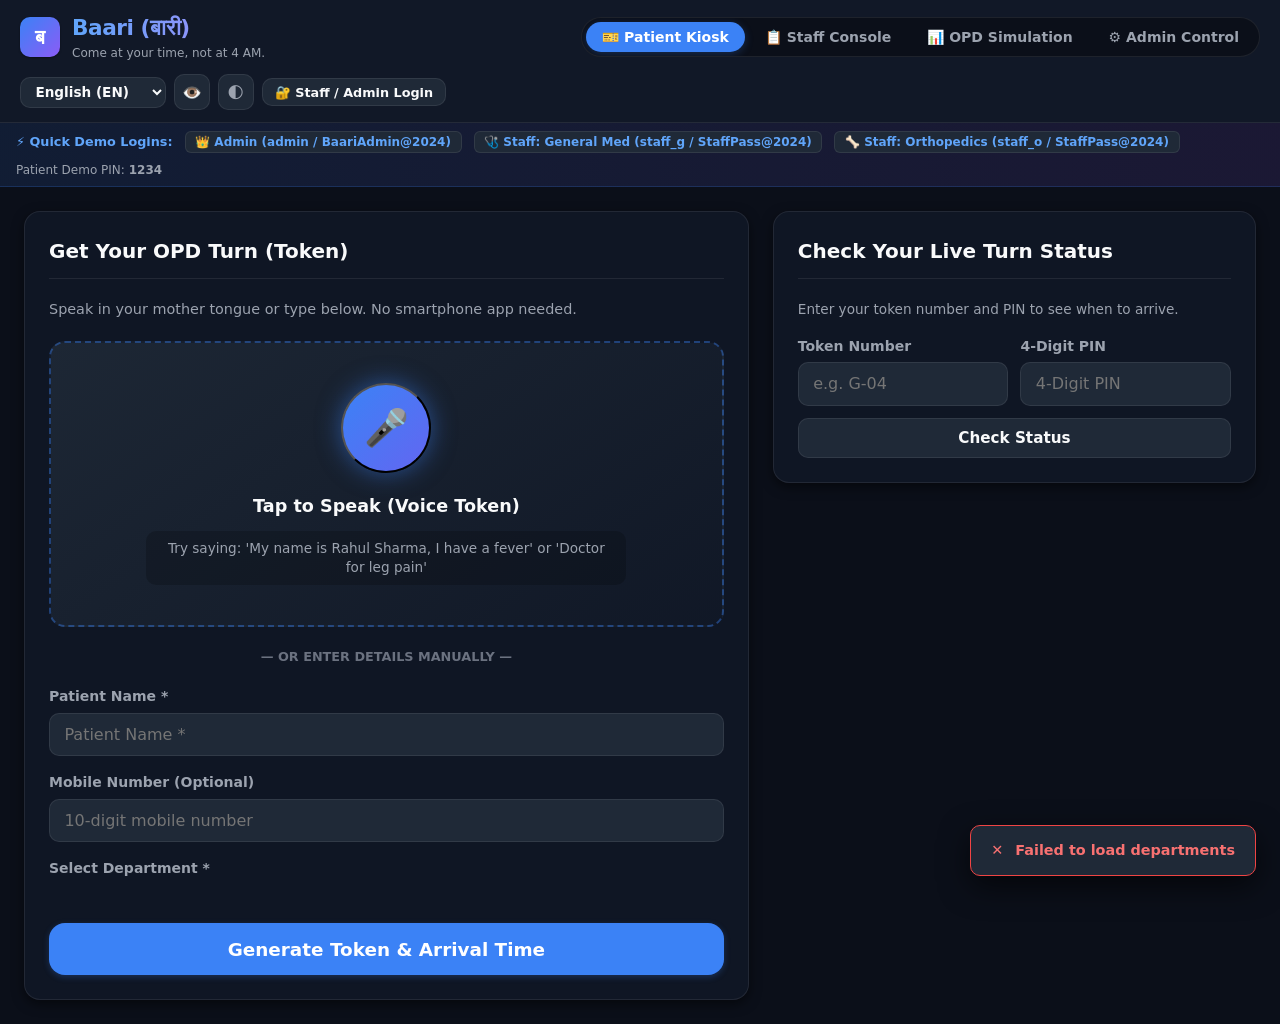
==== static/index.html @ 9edddc79 "Initial commit: Baari production-ready OPD queue management system" ====
<!DOCTYPE html>
<html lang="en">
<head>
  <meta charset="UTF-8">
  <meta name="viewport" content="width=device-width, initial-scale=1.0">
  <title>Baari (बारी) — Hospital OPD Queue Management System</title>
  <meta name="description" content="Baari: Come at your time, not at 4 AM. Self-hosted, accessible OPD queue management with voice token generation in Hindi, Marathi, and English.">
  <link rel="stylesheet" href="/static/css/style.css">
  <link rel="icon" href="data:image/svg+xml,<svg xmlns='http://www.w3.org/2000/svg' viewBox='0 0 100 100'><text y='.9em' font-size='90'>🏥</text></svg>">
</head>
<body>
  <div class="app-container">
    
    <!-- ── App Header ──────────────────────────────────────────────────────── -->
    <header class="app-header">
      <div class="brand">
        <div class="brand-icon">ब</div>
        <div>
          <h1 class="brand-title" data-i18n="app_title">Baari (बारी)</h1>
          <span class="brand-subtitle" data-i18n="tagline">Come at your time, not at 4 AM.</span>
        </div>
      </div>

      <!-- Navigation Tabs -->
      <nav class="nav-tabs" aria-label="Main Navigation">
        <button class="tab-btn active" data-view="patient" id="nav-btn-patient">
          <span data-i18n="nav_patient">🎫 Patient Kiosk</span>
        </button>
        <button class="tab-btn" data-view="staff" id="nav-btn-staff">
          <span data-i18n="nav_staff">📋 Staff Console</span>
        </button>
        <button class="tab-btn" data-view="simulation" id="nav-btn-sim">
          <span data-i18n="nav_sim">📊 OPD Simulation</span>
        </button>
        <button class="tab-btn" data-view="admin" id="nav-btn-admin">
          <span data-i18n="nav_admin">⚙️ Admin Control</span>
        </button>
      </nav>

      <!-- Header Tools & Language Selector -->
      <div class="header-actions">
        <select id="lang-select" class="lang-selector" aria-label="Select Language">
          <option value="en">English (EN)</option>
          <option value="hi">हिंदी (Hindi)</option>
          <option value="mr">मराठी (Marathi)</option>
        </select>
        <button class="icon-btn" id="toggle-hc" title="High Contrast Mode" aria-label="Toggle High Contrast">
          👁️
        </button>
        <button class="icon-btn" id="toggle-theme" title="Toggle Light/Dark Theme" aria-label="Toggle Theme">
          🌓
        </button>
        <div id="header-user-status"></div>
      </div>
    </header>

    <!-- ── Demo Credentials Quick-Bar (For Judges and Evaluators) ─────────── -->
    <div class="demo-banner">
      <div class="demo-banner-content">
        <strong style="color:#60a5fa;">⚡ Quick Demo Logins:</strong>
        <button class="demo-pill-btn" onclick="BaariApp.openLoginModal('admin', 'BaariAdmin@2024')">
          👑 Admin (admin / BaariAdmin@2024)
        </button>
        <button class="demo-pill-btn" onclick="BaariApp.openLoginModal('staff_g', 'StaffPass@2024')">
          🩺 Staff: General Med (staff_g / StaffPass@2024)
        </button>
        <button class="demo-pill-btn" onclick="BaariApp.openLoginModal('staff_o', 'StaffPass@2024')">
          🦴 Staff: Orthopedics (staff_o / StaffPass@2024)
        </button>
      </div>
      <div style="color:var(--text-muted); font-size:0.75rem;">
        Patient Demo PIN: <strong>1234</strong>
      </div>
    </div>

    <!-- ── Main Views ──────────────────────────────────────────────────────── -->
    <main class="main-content">

      <!-- ====================================================================
           VIEW 1: PATIENT KIOSK & STATUS TRACKER
           ==================================================================== -->
      <section id="view-patient" class="view-section active">
        <div class="kiosk-grid">
          
          <!-- Left Column: Request Token (Voice + Typed) -->
          <div class="card">
            <div class="card-header">
              <h2 class="card-title" data-i18n="kiosk_heading">Get Your OPD Turn (Token)</h2>
            </div>
            <p style="color:var(--text-muted); font-size:0.9rem; margin-bottom:1.25rem;" data-i18n="kiosk_sub">
              Speak in your mother tongue or type below. No smartphone app needed.
            </p>

            <!-- Voice Input Kiosk -->
            <div class="voice-kiosk-box" id="voice-box">
              <button class="mic-circle" id="mic-btn" type="button" onclick="BaariPatient.toggleVoice()" aria-label="Activate Voice Token Request">
                🎤
              </button>
              <div class="voice-status-text" id="voice-status" data-i18n="voice_mic_idle">
                Tap to Speak (Voice Token)
              </div>
              <div class="voice-hint-examples" data-i18n="voice_mic_help">
                Try saying: "My name is Rahul Sharma, I have a fever" or "हड्डी के डॉक्टर को दिखाना है"
              </div>
            </div>

            <div style="text-align:center; margin:1.25rem 0; font-size:0.8rem; font-weight:700; color:var(--text-dim);" data-i18n="or_type">
              — OR ENTER DETAILS MANUALLY —
            </div>

            <!-- Manual Form -->
            <form id="token-form">
              <div class="form-group">
                <label class="form-label" for="patient-name" data-i18n="label_name">Patient Name *</label>
                <input class="form-control" type="text" id="patient-name" required placeholder="e.g. Ramesh Kumar" data-i18n-ph="label_name">
              </div>

              <div class="form-group">
                <label class="form-label" for="patient-phone" data-i18n="label_phone">Mobile Number (Optional)</label>
                <input class="form-control" type="tel" id="patient-phone" placeholder="10-digit mobile number">
              </div>

              <div class="form-group">
                <label class="form-label" data-i18n="label_dept">Select Department *</label>
                <div class="department-cards" id="dept-cards-container">
                  <!-- Injected via patient.js -->
                </div>
              </div>

              <button class="btn btn-primary btn-large" type="submit" style="width:100%; margin-top:0.75rem;" data-i18n="btn_request_token">
                Generate Token & Arrival Time
              </button>
            </form>
          </div>

          <!-- Right Column: Check Live Status & Travel Calculator -->
          <div>
            <!-- Lookup Card -->
            <div class="card" style="margin-bottom:1.5rem;">
              <div class="card-header">
                <h3 class="card-title" data-i18n="track_heading">Check Your Live Turn Status</h3>
              </div>
              <p style="color:var(--text-muted); font-size:0.85rem; margin-bottom:1rem;" data-i18n="track_sub">
                Enter your token number and PIN to see when to arrive.
              </p>

              <form onsubmit="BaariPatient.handleLookup(event)">
                <div style="display:grid; grid-template-columns: 1fr 1fr; gap:0.75rem; margin-bottom:0.75rem;">
                  <div>
                    <label class="form-label" for="lookup-token-num">Token Number</label>
                    <input class="form-control" type="text" id="lookup-token-num" required placeholder="e.g. G-04" data-i18n-ph="input_token_num_ph">
                  </div>
                  <div>
                    <label class="form-label" for="lookup-pin">4-Digit PIN</label>
                    <input class="form-control" type="password" id="lookup-pin" required maxlength="4" placeholder="PIN" data-i18n-ph="input_pin_ph">
                  </div>
                </div>
                <button class="btn btn-secondary" type="submit" style="width:100%;" data-i18n="btn_check_status">
                  Check Status
                </button>
              </form>
            </div>

            <!-- Live Active Token Status Card -->
            <div class="card" id="live-status-card" style="display:none;">
              <div style="display:flex; justify-content:space-between; align-items:flex-start; margin-bottom:1rem;">
                <div>
                  <div style="font-size:0.8rem; font-weight:700; color:var(--text-muted);" id="live-dept-name">General Medicine</div>
                  <div style="font-size:1.15rem; font-weight:800; color:var(--text-main);" id="live-patient-name">Patient Name</div>
                </div>
                <div style="text-align:right;">
                  <div style="font-family:var(--font-mono); font-size:2rem; font-weight:900; color:#38bdf8;" id="live-token-num">G-01</div>
                  <div style="font-size:0.75rem; color:#34d399;" id="live-queue-pos"></div>
                </div>
              </div>

              <!-- Stepper -->
              <div class="stepper-container">
                <div class="stepper">
                  <div class="step-item" id="step-1">
                    <div class="step-circle">1</div>
                    <div class="step-label" data-i18n="stepper_1">Token</div>
                  </div>
                  <div class="step-item" id="step-2">
                    <div class="step-circle">2</div>
                    <div class="step-label" data-i18n="stepper_2">Home</div>
                  </div>
                  <div class="step-item" id="step-3">
                    <div class="step-circle">3</div>
                    <div class="step-label" data-i18n="stepper_3">Travel</div>
                  </div>
                  <div class="step-item" id="step-4">
                    <div class="step-circle">4</div>
                    <div class="step-label" data-i18n="stepper_4">Cabin</div>
                  </div>
                </div>
              </div>

              <!-- Dynamic Arrival Advice Box -->
              <div id="live-advice-box" style="background:var(--bg-surface-elevated); padding:1rem; border-radius:var(--radius-md); border:1px solid var(--border-subtle); margin:1rem 0; text-align:center;">
              </div>

              <!-- Travel Time Buffer Slider -->
              <div style="margin-top:1.25rem; border-top:1px solid var(--border-subtle); padding-top:1rem;">
                <div style="display:flex; justify-content:space-between; align-items:center; margin-bottom:0.4rem;">
                  <span style="font-size:0.85rem; font-weight:600; color:var(--text-muted);" data-i18n="travel_slider_label">
                    Adjust your travel time from home:
                  </span>
                  <strong style="color:#60a5fa; font-size:0.9rem;" id="travel-slider-val">15 min</strong>
                </div>
                <input type="range" id="travel-slider" min="5" max="90" step="5" value="15" style="width:100%; cursor:pointer;">
                <div style="display:flex; justify-content:space-between; font-size:0.75rem; color:var(--text-dim); margin-top:0.25rem;">
                  <span>5m (Nearby)</span>
                  <span>45m</span>
                  <span>90m (Far)</span>
                </div>
              </div>
            </div>

          </div>
        </div>
      </section>

      <!-- ====================================================================
           VIEW 2: STAFF CONSOLE
           ==================================================================== -->
      <section id="view-staff" class="view-section">
        <!-- Login Warning if unauthenticated -->
        <div id="staff-login-warning" class="card" style="text-align:center; padding:3rem; display:none;">
          <h3 style="margin-bottom:0.75rem;">🔒 Staff Login Required</h3>
          <p style="color:var(--text-muted); margin-bottom:1.5rem;">
            Please log in with your department staff credentials to manage the queue.
          </p>
          <button class="btn btn-primary" onclick="BaariApp.openLoginModal('staff_g', 'StaffPass@2024')">
            Log in as Demo Staff
          </button>
        </div>

        <!-- Staff Console Main Content -->
        <div id="staff-console-content">
          <!-- Department Selector & Action Bar -->
          <div style="display:flex; justify-content:space-between; align-items:center; flex-wrap:wrap; gap:1rem; margin-bottom:1.25rem;">
            <div style="display:flex; align-items:center; gap:0.75rem;">
              <label for="staff-dept-select" style="font-weight:700; font-size:0.9rem; color:var(--text-muted);">Department:</label>
              <select id="staff-dept-select" class="form-control" style="width:auto; font-weight:700;">
                <!-- Populated dynamically -->
              </select>
            </div>
            <div style="display:flex; gap:0.75rem;">
              <button class="btn btn-secondary" onclick="BaariStaff.openWalkinModal()" data-i18n="btn_issue_walkin">
                ➕ Issue Walk-in Token
              </button>
              <button class="btn btn-primary btn-large" onclick="BaariStaff.callNext()" data-i18n="btn_call_next">
                📢 Call Next Patient
              </button>
            </div>
          </div>

          <!-- Capacity Alert Banner -->
          <div id="staff-capacity-alert" class="capacity-alert" style="display:none;">
            <div>
              <strong style="color:#fbbf24;">⚠️ High Queue Congestion Warning:</strong>
              <span id="staff-capacity-msg" style="margin-left:0.5rem; font-size:0.875rem;"></span>
            </div>
          </div>

          <!-- Live Department Statistics -->
          <div class="staff-stats-grid">
            <div class="stat-card">
              <span class="stat-label" data-i18n="active_doctors">Active Doctors</span>
              <span class="stat-value" id="staff-stat-active-docs">0</span>
            </div>
            <div class="stat-card">
              <span class="stat-label" data-i18n="waiting_patients">Waiting in Queue</span>
              <span class="stat-value" id="staff-stat-waiting" style="color:#60a5fa;">0</span>
            </div>
            <div class="stat-card">
              <span class="stat-label" data-i18n="called_patients">Currently in Cabin</span>
              <span class="stat-value" id="staff-stat-called" style="color:#34d399;">0</span>
            </div>
            <div class="stat-card">
              <span class="stat-label" data-i18n="done_today">Completed Today</span>
              <span class="stat-value" id="staff-stat-done">0</span>
            </div>
            <div class="stat-card">
              <span class="stat-label" data-i18n="avg_service">Avg Service Time</span>
              <span class="stat-value" id="staff-stat-avg-service">8.0 min</span>
            </div>
          </div>

          <!-- Main Queue Board Table and Doctor Availability Column -->
          <div style="display:grid; grid-template-columns: 1fr; gap:1.5rem;">
            <div class="card">
              <div class="card-header">
                <h3 class="card-title">Live Queue Board</h3>
                <button class="btn btn-secondary" style="padding:0.3rem 0.75rem; font-size:0.8rem;" onclick="BaariStaff.refreshQueue()">
                  ↻ Refresh
                </button>
              </div>

              <div class="table-responsive">
                <table class="data-table">
                  <thead>
                    <tr>
                      <th>Token</th>
                      <th>Patient</th>
                      <th>Priority</th>
                      <th>Status</th>
                      <th>Expected Location</th>
                      <th>Wait Est.</th>
                      <th>Actions</th>
                    </tr>
                  </thead>
                  <tbody id="staff-queue-tbody">
                    <!-- Populated dynamically -->
                  </tbody>
                </table>
              </div>
            </div>

            <!-- Doctor Availability Roster -->
            <div class="card">
              <div class="card-header">
                <h3 class="card-title">Doctor Consultation Counters</h3>
              </div>
              <div id="staff-doctors-roster">
                <!-- Populated dynamically -->
              </div>
            </div>
          </div>
        </div>
      </section>

      <!-- ====================================================================
           VIEW 3: DISCRETE-EVENT SIMULATION
           ==================================================================== -->
      <section id="view-simulation" class="view-section">
        <div class="card" style="margin-bottom:1.5rem;">
          <div class="card-header">
            <div>
              <h2 class="card-title" data-i18n="sim_heading">OPD Crowd & Wait Reduction Simulator</h2>
              <p style="color:var(--text-muted); font-size:0.85rem; margin-top:0.25rem;" data-i18n="sim_sub">
                Compare standard pre-dawn hospital hall crowding (4 AM rush) vs. Baari's staggered arrival model.
              </p>
            </div>
          </div>

          <!-- Controls -->
          <div style="display:grid; grid-template-columns: repeat(auto-fit, minmax(220px, 1fr)); gap:1.25rem; background:var(--bg-surface-elevated); padding:1.25rem; border-radius:var(--radius-md); border:1px solid var(--border-subtle); margin-bottom:1.5rem;">
            <div>
              <label class="form-label" for="sim-patients">
                <span data-i18n="sim_param_patients">Patients per Day</span>: <strong id="sim-patients-val" style="color:#60a5fa;">100</strong>
              </label>
              <input type="range" id="sim-patients" min="20" max="300" step="10" value="100" style="width:100%;">
            </div>

            <div>
              <label class="form-label" for="sim-doctors">
                <span data-i18n="sim_param_doctors">Active Doctor Counters</span>: <strong id="sim-doctors-val" style="color:#60a5fa;">3</strong>
              </label>
              <input type="range" id="sim-doctors" min="1" max="8" step="1" value="3" style="width:100%;">
            </div>

            <div>
              <label class="form-label" for="sim-adherence">
                <span data-i18n="sim_param_adherence">Baari Guidance Adherence</span>: <strong id="sim-adherence-val" style="color:#60a5fa;">75%</strong>
              </label>
              <input type="range" id="sim-adherence" min="0.1" max="1.0" step="0.05" value="0.75" style="width:100%;">
            </div>

            <div style="display:flex; align-items:flex-end;">
              <button class="btn btn-primary" id="sim-run-btn" style="width:100%; padding:0.75rem;" onclick="BaariSimulation.run()" data-i18n="sim_btn_run">
                Run Simulation
              </button>
            </div>
          </div>

          <!-- Comparative Metrics Tiles -->
          <div class="staff-stats-grid">
            <div class="stat-card" style="border-left: 4px solid var(--color-success);">
              <span class="stat-label" data-i18n="sim_metric_wait_red">Average Wait Reduction</span>
              <span class="stat-value" id="sim-val-wait-red" style="color:#34d399;">-74%</span>
              <small style="color:var(--text-muted); font-size:0.75rem; margin-top:0.25rem;" id="sim-val-wait-detail"></small>
            </div>
            <div class="stat-card" style="border-left: 4px solid #38bdf8;">
              <span class="stat-label" data-i18n="sim_metric_crowd_red">Peak Waiting Crowd Cut</span>
              <span class="stat-value" id="sim-val-crowd-red" style="color:#38bdf8;">-78%</span>
              <small style="color:var(--text-muted); font-size:0.75rem; margin-top:0.25rem;" id="sim-val-crowd-detail"></small>
            </div>
            <div class="stat-card" style="border-left: 4px solid #fbbf24;">
              <span class="stat-label" data-i18n="sim_metric_hours_saved">Patient Hours Saved Today</span>
              <span class="stat-value" id="sim-val-hours-saved" style="color:#fbbf24;">185 hrs</span>
              <small style="color:var(--text-muted); font-size:0.75rem; margin-top:0.25rem;" id="sim-val-hours-detail"></small>
            </div>
          </div>

          <!-- Interactive Chart -->
          <div style="height:380px; position:relative; margin-top:1.5rem;">
            <canvas id="sim-chart"></canvas>
          </div>
        </div>
      </section>

      <!-- ====================================================================
           VIEW 4: ADMIN CONTROL CENTER
           ==================================================================== -->
      <section id="view-admin" class="view-section">
        <!-- Access warning if not admin -->
        <div id="admin-access-warning" class="card" style="text-align:center; padding:3rem; display:none;">
          <h3 style="margin-bottom:0.75rem;">🔒 Administrator Privileges Required</h3>
          <p style="color:var(--text-muted); margin-bottom:1.5rem;">
            Please log in with the hospital administrator account to access hospital management settings.
          </p>
          <button class="btn btn-primary" onclick="BaariApp.openLoginModal('admin', 'BaariAdmin@2024')">
            Log in as Admin
          </button>
        </div>

        <div id="admin-content">
          <!-- Hospital KPIs -->
          <div class="card" style="margin-bottom:1.5rem;">
            <div class="card-header">
              <h3 class="card-title">Hospital OPD Operational Summary (Today)</h3>
              <button class="btn btn-danger" style="padding:0.4rem 0.9rem; font-size:0.8rem;" onclick="BaariAdmin.resetDay()">
                ⚠️ Reset Today's Queue (Demo)
              </button>
            </div>

            <div class="staff-stats-grid">
              <div class="stat-card">
                <span class="stat-label">Patients Served</span>
                <span class="stat-value" id="adm-stat-served">0</span>
              </div>
              <div class="stat-card">
                <span class="stat-label">Average Wait Time</span>
                <span class="stat-value" id="adm-stat-avg-wait">0m</span>
              </div>
              <div class="stat-card">
                <span class="stat-label">Longest Wait</span>
                <span class="stat-value" id="adm-stat-longest-wait">0m</span>
              </div>
              <div class="stat-card">
                <span class="stat-label">Peak Inflow Hour</span>
                <span class="stat-value" id="adm-stat-peak" style="font-size:1.4rem;">—</span>
              </div>
              <div class="stat-card">
                <span class="stat-label">No-Show Rate</span>
                <span class="stat-value" id="adm-stat-noshow" style="font-size:1.4rem;">0%</span>
              </div>
            </div>

            <!-- Department breakdown tiles -->
            <div id="adm-dept-breakdown" style="display:grid; grid-template-columns: repeat(auto-fit, minmax(260px, 1fr)); gap:1rem; margin-top:1rem;">
            </div>
          </div>

          <!-- Staff Accounts & Departments Grid -->
          <div style="display:grid; grid-template-columns: repeat(auto-fit, minmax(420px, 1fr)); gap:1.5rem; margin-bottom:1.5rem;">
            
            <!-- Staff Accounts -->
            <div class="card">
              <div class="card-header">
                <h3 class="card-title">Staff User Accounts</h3>
                <button class="btn btn-secondary" style="padding:0.35rem 0.75rem; font-size:0.8rem;" onclick="BaariAdmin.openAddUserModal()">
                  + Add Staff
                </button>
              </div>

              <div class="table-responsive">
                <table class="data-table">
                  <thead>
                    <tr>
                      <th>Username</th>
                      <th>Role</th>
                      <th>Department</th>
                      <th>Status</th>
                      <th>Actions</th>
                    </tr>
                  </thead>
                  <tbody id="adm-users-tbody">
                  </tbody>
                </table>
              </div>
            </div>

            <!-- Audit Trail -->
            <div class="card">
              <div class="card-header">
                <h3 class="card-title">Security & Queue Audit Log</h3>
                <button class="btn btn-secondary" style="padding:0.35rem 0.75rem; font-size:0.8rem;" onclick="BaariAdmin.loadAuditLogs()">
                  ↻ Refresh
                </button>
              </div>

              <div class="table-responsive" style="max-height:360px; overflow-y:auto;">
                <table class="data-table">
                  <thead>
                    <tr>
                      <th>Time</th>
                      <th>Action</th>
                      <th>Actor</th>
                      <th>Details</th>
                    </tr>
                  </thead>
                  <tbody id="adm-audit-tbody">
                  </tbody>
                </table>
              </div>
            </div>

          </div>
        </div>
      </section>

    </main>

    <!-- ── Modals & Dialogues ──────────────────────────────────────────────── -->

    <!-- Modal 1: Login Dialog -->
    <dialog id="login-modal" aria-labelledby="login-title">
      <div class="modal-header">
        <h3 class="modal-title" id="login-title">Staff / Admin Login</h3>
        <button class="modal-close-btn" onclick="BaariApp.closeLoginModal()">&times;</button>
      </div>
      <form onsubmit="BaariApp.handleLogin(event)">
        <div class="form-group">
          <label class="form-label" for="login-username">Username</label>
          <input class="form-control" type="text" id="login-username" required autocomplete="username">
        </div>
        <div class="form-group">
          <label class="form-label" for="login-password">Password</label>
          <input class="form-control" type="password" id="login-password" required autocomplete="current-password">
        </div>
        <div style="display:flex; justify-content:flex-end; gap:0.5rem; margin-top:1.5rem;">
          <button type="button" class="btn btn-secondary" onclick="BaariApp.closeLoginModal()">Cancel</button>
          <button type="submit" class="btn btn-primary">Login</button>
        </div>
      </form>
    </dialog>

    <!-- Modal 2: Token Confirmation Dialog (Big PIN & Number) -->
    <dialog id="token-confirm-modal" aria-labelledby="conf-title">
      <div class="modal-header">
        <h3 class="modal-title" id="conf-title" data-i18n="token_issued_title">Your Turn is Confirmed!</h3>
        <button class="modal-close-btn" onclick="BaariPatient.closeTokenConfirmation()">&times;</button>
      </div>

      <div class="token-hero-badge">
        <div style="font-size:0.85rem; font-weight:700; color:var(--text-muted);" data-i18n="token_number_label">TOKEN NUMBER</div>
        <div class="token-big-num" id="conf-token-num">G-01</div>
        <div style="font-size:1.1rem; font-weight:700; color:var(--text-main);" id="conf-patient-name"></div>
        <div style="font-size:0.85rem; color:var(--text-muted);" id="conf-dept-name"></div>
        
        <div style="margin-top:1rem;">
          <div style="font-size:0.8rem; font-weight:700; color:#fbbf24;" data-i18n="token_pin_label">SECRET 4-DIGIT PIN:</div>
          <div class="pin-reveal-box" id="conf-pin">0000</div>
          <div style="font-size:0.75rem; color:var(--text-muted); margin-top:0.35rem;" data-i18n="token_pin_hint">
            Write this down or memorize it to check status later.
          </div>
        </div>
      </div>

      <div style="display:grid; grid-template-columns:1fr 1fr; gap:0.75rem; margin-bottom:1.5rem;">
        <div style="background:var(--bg-surface-elevated); padding:0.75rem; border-radius:var(--radius-md); text-align:center;">
          <div style="font-size:0.75rem; color:var(--text-muted);" data-i18n="token_est_wait">Estimated Wait Time</div>
          <div style="font-size:1.15rem; font-weight:800; color:#38bdf8;" id="conf-wait">—</div>
        </div>
        <div style="background:var(--bg-surface-elevated); padding:0.75rem; border-radius:var(--radius-md); text-align:center;">
          <div style="font-size:0.75rem; color:var(--text-muted);" data-i18n="token_arrive_at">Arrive at Hospital</div>
          <div style="font-size:1.15rem; font-weight:800; color:#34d399;" id="conf-arrive">—</div>
        </div>
      </div>

      <div style="display:flex; flex-direction:column; gap:0.5rem;">
        <button class="btn btn-secondary" onclick="BaariPatient.speakTokenDetails()" data-i18n="btn_listen_token">
          🔊 Read Token & PIN Aloud
        </button>
        <button class="btn btn-primary" onclick="BaariPatient.closeTokenConfirmation()" data-i18n="btn_track_live">
          Track Live Queue Status
        </button>
      </div>
    </dialog>

    <!-- Modal 3: Issue Walk-in Token Dialog (Staff) -->
    <dialog id="walkin-modal" aria-labelledby="walkin-title">
      <div class="modal-header">
        <h3 class="modal-title" id="walkin-title">Issue Walk-in Counter Token</h3>
        <button class="modal-close-btn" onclick="BaariStaff.closeWalkinModal()">&times;</button>
      </div>
      <form id="walkin-form" onsubmit="BaariStaff.handleWalkinSubmit(event)">
        <div class="form-group">
          <label class="form-label" for="walkin-name">Patient Full Name *</label>
          <input class="form-control" type="text" id="walkin-name" required>
        </div>
        <div class="form-group">
          <label class="form-label" for="walkin-phone">Phone Number (Optional)</label>
          <input class="form-control" type="tel" id="walkin-phone">
        </div>
        <div class="form-group">
          <label class="form-label" for="walkin-priority">Priority Classification</label>
          <select class="form-control" id="walkin-priority">
            <option value="normal" selected>Normal Queue</option>
            <option value="priority">Priority (Elderly, Pregnant, Wheelchair)</option>
            <option value="emergency">Emergency / Severe Trauma</option>
          </select>
        </div>
        <div class="form-group">
          <label class="form-label" for="walkin-reason">Priority Clinical Justification (Mandatory for Priority/Emergency)</label>
          <input class="form-control" type="text" id="walkin-reason" placeholder="e.g. 80-year-old walking with crutches">
        </div>
        <div style="display:flex; justify-content:flex-end; gap:0.5rem; margin-top:1.5rem;">
          <button type="button" class="btn btn-secondary" onclick="BaariStaff.closeWalkinModal()">Cancel</button>
          <button type="submit" class="btn btn-primary">Issue Token</button>
        </div>
      </form>
    </dialog>

    <!-- Modal 4: Priority Override Dialog (Staff) -->
    <dialog id="priority-modal" aria-labelledby="priority-title">
      <div class="modal-header">
        <h3 class="modal-title" id="priority-title">Update Token Priority</h3>
        <button class="modal-close-btn" onclick="BaariStaff.closePriorityModal()">&times;</button>
      </div>
      <form onsubmit="BaariStaff.handlePrioritySubmit(event)">
        <div class="form-group">
          <label class="form-label" for="priority-select">Priority Class</label>
          <select class="form-control" id="priority-select">
            <option value="normal">Normal</option>
            <option value="priority">Priority</option>
            <option value="emergency">Emergency</option>
          </select>
        </div>
        <div class="form-group">
          <label class="form-label" for="priority-reason-input">Clinical Reason (Mandatory)</label>
          <input class="form-control" type="text" id="priority-reason-input" placeholder="e.g. Chest pain reported at counter">
        </div>
        <div style="display:flex; justify-content:flex-end; gap:0.5rem; margin-top:1.5rem;">
          <button type="button" class="btn btn-secondary" onclick="BaariStaff.closePriorityModal()">Cancel</button>
          <button type="submit" class="btn btn-primary">Save Priority</button>
        </div>
      </form>
    </dialog>

    <!-- Modal 5: Add Staff User (Admin) -->
    <dialog id="add-user-modal" aria-labelledby="add-user-title">
      <div class="modal-header">
        <h3 class="modal-title" id="add-user-title">Create New Staff / Admin Account</h3>
        <button class="modal-close-btn" onclick="BaariAdmin.closeAddUserModal()">&times;</button>
      </div>
      <form id="add-user-form" onsubmit="BaariAdmin.handleAddUser(event)">
        <div class="form-group">
          <label class="form-label" for="new-username">Username *</label>
          <input class="form-control" type="text" id="new-username" required pattern="^[a-zA-Z0-9_]+$">
        </div>
        <div class="form-group">
          <label class="form-label" for="new-password">Initial Password (min 8 characters) *</label>
          <input class="form-control" type="password" id="new-password" required minlength="8">
        </div>
        <div class="form-group">
          <label class="form-label" for="new-role">Role *</label>
          <select class="form-control" id="new-role">
            <option value="staff" selected>Staff (Locked to Department)</option>
            <option value="admin">Administrator (All Departments)</option>
          </select>
        </div>
        <div class="form-group" id="new-user-dept-group">
          <label class="form-label" for="new-user-dept">Department Assignment *</label>
          <select class="form-control" id="new-user-dept">
          </select>
        </div>
        <div style="display:flex; justify-content:flex-end; gap:0.5rem; margin-top:1.5rem;">
          <button type="button" class="btn btn-secondary" onclick="BaariAdmin.closeAddUserModal()">Cancel</button>
          <button type="submit" class="btn btn-primary">Create Account</button>
        </div>
      </form>
    </dialog>

    <!-- Toast Notification Container -->
    <div id="toast-container" aria-live="polite"></div>

  </div>

  <!-- Vendored Libraries & Application Scripts -->
  <script src="/static/js/chart.min.js"></script>
  <script src="/static/js/i18n.js"></script>
  <script src="/static/js/app.js"></script>
  <script src="/static/js/patient.js"></script>
  <script src="/static/js/staff.js"></script>
  <script src="/static/js/simulation.js"></script>
  <script src="/static/js/admin.js"></script>
</body>
</html>
---- static/css/style.css ----
/* ==========================================================================
   Baari (बारी) — CSS Design System & Theme Styles
   Ultra-modern, highly accessible, mobile-first design for hospital OPDs.
   ========================================================================== */

:root {
  --bg-main: #0b0f19;
  --bg-surface: #111827;
  --bg-surface-elevated: #1f2937;
  --bg-card: rgba(17, 24, 39, 0.85);
  --border-subtle: rgba(255, 255, 255, 0.08);
  --border-focus: #3b82f6;

  --text-main: #f9fafb;
  --text-muted: #9ca3af;
  --text-dim: #6b7280;

  --color-primary: #3b82f6;
  --color-primary-hover: #2563eb;
  --color-primary-glow: rgba(59, 130, 246, 0.25);

  --color-success: #10b981;
  --color-success-bg: rgba(16, 185, 129, 0.15);
  --color-warning: #f59e0b;
  --color-warning-bg: rgba(245, 158, 11, 0.15);
  --color-danger: #ef4444;
  --color-danger-bg: rgba(239, 68, 68, 0.15);
  --color-accent: #8b5cf6;

  --radius-sm: 6px;
  --radius-md: 10px;
  --radius-lg: 16px;
  --radius-full: 9999px;

  --shadow-sm: 0 1px 2px rgba(0, 0, 0, 0.4);
  --shadow-md: 0 4px 12px rgba(0, 0, 0, 0.5);
  --shadow-lg: 0 10px 30px rgba(0, 0, 0, 0.6);
  --shadow-glow: 0 0 20px rgba(59, 130, 246, 0.3);

  --font-sans: system-ui, -apple-system, BlinkMacSystemFont, "Segoe UI", Roboto, "Noto Sans Devanagari", sans-serif;
  --font-mono: ui-monospace, SFMono-Regular, Menlo, Monaco, Consolas, monospace;
}

/* High Contrast Mode */
body.high-contrast {
  --bg-main: #000000;
  --bg-surface: #0a0a0a;
  --bg-surface-elevated: #171717;
  --border-subtle: #ffffff;
  --text-main: #ffffff;
  --text-muted: #e5e5e5;
  --text-dim: #cccccc;
  --color-primary: #ffff00;
  --color-primary-hover: #e6e600;
  --color-success: #00ff66;
  --color-warning: #ffaa00;
  --color-danger: #ff3333;
}

/* Light Theme Override */
body.light-theme {
  --bg-main: #f3f4f6;
  --bg-surface: #ffffff;
  --bg-surface-elevated: #f9fafb;
  --bg-card: rgba(255, 255, 255, 0.95);
  --border-subtle: rgba(0, 0, 0, 0.08);
  --text-main: #111827;
  --text-muted: #4b5563;
  --text-dim: #9ca3af;
  --shadow-md: 0 4px 12px rgba(0, 0, 0, 0.06);
  --shadow-lg: 0 10px 25px rgba(0, 0, 0, 0.1);
}

/* ── Reset & Base ───────────────────────────────────────────────────────── */
* {
  box-sizing: border-box;
  margin: 0;
  padding: 0;
}

html, body {
  min-height: 100vh;
  font-family: var(--font-sans);
  background-color: var(--bg-main);
  color: var(--text-main);
  line-height: 1.5;
  -webkit-font-smoothing: antialiased;
}

a {
  color: var(--color-primary);
  text-decoration: none;
}
a:hover {
  text-decoration: underline;
}

button, input, select, textarea {
  font-family: inherit;
  font-size: 1rem;
}

/* ── App Shell Layout ────────────────────────────────────────────────────── */
.app-container {
  display: flex;
  flex-direction: column;
  min-height: 100vh;
}

/* Header */
.app-header {
  position: sticky;
  top: 0;
  z-index: 50;
  background-color: var(--bg-surface);
  border-bottom: 1px solid var(--border-subtle);
  backdrop-filter: blur(12px);
  padding: 0.75rem 1.25rem;
  display: flex;
  align-items: center;
  justify-content: space-between;
  flex-wrap: wrap;
  gap: 0.75rem;
}

.brand {
  display: flex;
  align-items: center;
  gap: 0.75rem;
}

.brand-icon {
  width: 40px;
  height: 40px;
  background: linear-gradient(135deg, var(--color-primary), var(--color-accent));
  border-radius: var(--radius-md);
  display: flex;
  align-items: center;
  justify-content: center;
  color: #fff;
  font-size: 1.25rem;
  font-weight: 700;
  box-shadow: var(--shadow-sm);
}

.brand-title {
  font-size: 1.35rem;
  font-weight: 800;
  letter-spacing: -0.02em;
  background: linear-gradient(to right, #60a5fa, #a78bfa);
  -webkit-background-clip: text;
  -webkit-text-fill-color: transparent;
}

.brand-subtitle {
  font-size: 0.75rem;
  color: var(--text-muted);
  display: block;
}

/* Header Nav / Tabs */
.nav-tabs {
  display: flex;
  align-items: center;
  gap: 0.25rem;
  background-color: var(--bg-main);
  padding: 0.25rem;
  border-radius: var(--radius-full);
  border: 1px solid var(--border-subtle);
  overflow-x: auto;
  max-width: 100%;
}

.tab-btn {
  background: transparent;
  border: none;
  color: var(--text-muted);
  padding: 0.45rem 1rem;
  border-radius: var(--radius-full);
  font-size: 0.875rem;
  font-weight: 600;
  cursor: pointer;
  white-space: nowrap;
  transition: all 0.2s ease;
  display: flex;
  align-items: center;
  gap: 0.4rem;
}

.tab-btn:hover {
  color: var(--text-main);
  background-color: rgba(255, 255, 255, 0.05);
}

.tab-btn.active {
  background-color: var(--color-primary);
  color: #ffffff;
  box-shadow: 0 2px 8px var(--color-primary-glow);
}

/* Header Actions */
.header-actions {
  display: flex;
  align-items: center;
  gap: 0.5rem;
}

.lang-selector {
  background-color: var(--bg-surface-elevated);
  border: 1px solid var(--border-subtle);
  color: var(--text-main);
  padding: 0.35rem 0.65rem;
  border-radius: var(--radius-md);
  font-size: 0.85rem;
  font-weight: 600;
  cursor: pointer;
  outline: none;
}

.icon-btn {
  background: var(--bg-surface-elevated);
  border: 1px solid var(--border-subtle);
  color: var(--text-muted);
  width: 36px;
  height: 36px;
  border-radius: var(--radius-md);
  display: inline-flex;
  align-items: center;
  justify-content: center;
  cursor: pointer;
  transition: all 0.2s ease;
}
.icon-btn:hover {
  color: var(--text-main);
  border-color: var(--text-muted);
}

/* Demo Credentials Quick-bar */
.demo-banner {
  background: linear-gradient(90deg, rgba(59, 130, 246, 0.12), rgba(139, 92, 246, 0.12));
  border-bottom: 1px solid rgba(59, 130, 246, 0.2);
  padding: 0.45rem 1rem;
  font-size: 0.8rem;
  display: flex;
  align-items: center;
  justify-content: space-between;
  flex-wrap: wrap;
  gap: 0.5rem;
}

.demo-banner-content {
  display: flex;
  align-items: center;
  gap: 0.75rem;
  flex-wrap: wrap;
}

.demo-pill-btn {
  background: var(--bg-surface-elevated);
  border: 1px solid var(--border-subtle);
  color: #60a5fa;
  padding: 0.2rem 0.6rem;
  border-radius: var(--radius-sm);
  font-size: 0.75rem;
  font-weight: 600;
  cursor: pointer;
  transition: background 0.15s;
}
.demo-pill-btn:hover {
  background: rgba(59, 130, 246, 0.25);
  color: #fff;
}

/* ── Main Content Area ──────────────────────────────────────────────────── */
.main-content {
  flex: 1;
  padding: 1.5rem;
  max-width: 1280px;
  margin: 0 auto;
  width: 100%;
}

.view-section {
  display: none;
  animation: fadeIn 0.25s ease-in-out forwards;
}
.view-section.active {
  display: block;
}

@keyframes fadeIn {
  from { opacity: 0; transform: translateY(6px); }
  to { opacity: 1; transform: translateY(0); }
}

/* ── Common Cards & Containers ─────────────────────────────────────────── */
.card {
  background-color: var(--bg-card);
  border: 1px solid var(--border-subtle);
  border-radius: var(--radius-lg);
  padding: 1.5rem;
  box-shadow: var(--shadow-md);
  backdrop-filter: blur(10px);
}

.card-header {
  display: flex;
  align-items: center;
  justify-content: space-between;
  margin-bottom: 1.25rem;
  border-bottom: 1px solid var(--border-subtle);
  padding-bottom: 0.75rem;
}

.card-title {
  font-size: 1.25rem;
  font-weight: 700;
  color: var(--text-main);
  display: flex;
  align-items: center;
  gap: 0.5rem;
}

/* Buttons */
.btn {
  display: inline-flex;
  align-items: center;
  justify-content: center;
  gap: 0.5rem;
  padding: 0.65rem 1.25rem;
  border-radius: var(--radius-md);
  font-size: 0.95rem;
  font-weight: 600;
  cursor: pointer;
  border: 1px solid transparent;
  transition: all 0.2s ease;
  text-decoration: none;
}

.btn-primary {
  background-color: var(--color-primary);
  color: #ffffff;
  box-shadow: 0 2px 6px var(--color-primary-glow);
}
.btn-primary:hover {
  background-color: var(--color-primary-hover);
  transform: translateY(-1px);
}

.btn-success {
  background-color: var(--color-success);
  color: #ffffff;
}
.btn-success:hover {
  background-color: #059669;
}

.btn-danger {
  background-color: var(--color-danger);
  color: #ffffff;
}
.btn-danger:hover {
  background-color: #dc2626;
}

.btn-secondary {
  background-color: var(--bg-surface-elevated);
  border-color: var(--border-subtle);
  color: var(--text-main);
}
.btn-secondary:hover {
  background-color: rgba(255, 255, 255, 0.08);
}

.btn-large {
  padding: 0.9rem 1.75rem;
  font-size: 1.15rem;
  border-radius: var(--radius-lg);
}

/* Badges */
.badge {
  display: inline-flex;
  align-items: center;
  gap: 0.3rem;
  padding: 0.25rem 0.65rem;
  border-radius: var(--radius-full);
  font-size: 0.75rem;
  font-weight: 700;
  text-transform: uppercase;
  letter-spacing: 0.04em;
}

.badge-normal {
  background-color: rgba(59, 130, 246, 0.15);
  color: #60a5fa;
  border: 1px solid rgba(59, 130, 246, 0.3);
}

.badge-priority {
  background-color: var(--color-warning-bg);
  color: #fbbf24;
  border: 1px solid rgba(245, 158, 11, 0.4);
}

.badge-emergency {
  background-color: var(--color-danger-bg);
  color: #f87171;
  border: 1px solid rgba(239, 68, 68, 0.5);
  animation: pulseDanger 1.5s infinite;
}

@keyframes pulseDanger {
  0%, 100% { box-shadow: 0 0 0 rgba(239, 68, 68, 0); }
  50% { box-shadow: 0 0 10px rgba(239, 68, 68, 0.6); }
}

.badge-waiting {
  background-color: rgba(156, 163, 175, 0.15);
  color: #d1d5db;
}

.badge-called {
  background-color: var(--color-success-bg);
  color: #34d399;
  border: 1px solid rgba(16, 185, 129, 0.4);
  animation: pulseSuccess 1.5s infinite;
}

@keyframes pulseSuccess {
  0%, 100% { transform: scale(1); }
  50% { transform: scale(1.05); }
}

.badge-done {
  background-color: rgba(107, 114, 128, 0.2);
  color: #9ca3af;
}

/* ── Patient Kiosk View ─────────────────────────────────────────────────── */
.kiosk-grid {
  display: grid;
  grid-template-columns: 1fr;
  gap: 1.5rem;
}
@media (min-width: 900px) {
  .kiosk-grid {
    grid-template-columns: 3fr 2fr;
  }
}

.voice-kiosk-box {
  background: linear-gradient(145deg, rgba(31, 41, 55, 0.9), rgba(17, 24, 39, 0.9));
  border: 2px dashed rgba(59, 130, 246, 0.4);
  border-radius: var(--radius-lg);
  padding: 2.5rem 1.5rem;
  text-align: center;
  position: relative;
  overflow: hidden;
  transition: border-color 0.2s;
}
.voice-kiosk-box.recording {
  border-color: #ef4444;
  background: linear-gradient(145deg, rgba(239, 68, 68, 0.08), rgba(17, 24, 39, 0.95));
}

.mic-circle {
  width: 90px;
  height: 90px;
  border-radius: 50%;
  background: linear-gradient(135deg, var(--color-primary), #6366f1);
  margin: 0 auto 1.25rem;
  display: flex;
  align-items: center;
  justify-content: center;
  font-size: 2.25rem;
  color: #fff;
  cursor: pointer;
  box-shadow: 0 0 25px rgba(59, 130, 246, 0.5);
  transition: transform 0.2s, box-shadow 0.2s;
}
.mic-circle:hover {
  transform: scale(1.06);
  box-shadow: 0 0 35px rgba(59, 130, 246, 0.7);
}
.voice-kiosk-box.recording .mic-circle {
  background: #ef4444;
  box-shadow: 0 0 30px rgba(239, 68, 68, 0.8);
  animation: pulseMic 1s infinite alternate;
}

@keyframes pulseMic {
  from { transform: scale(1); }
  to { transform: scale(1.15); }
}

.voice-status-text {
  font-size: 1.1rem;
  font-weight: 600;
  margin-bottom: 0.5rem;
}

.voice-hint-examples {
  font-size: 0.85rem;
  color: var(--text-muted);
  max-width: 480px;
  margin: 0.75rem auto 0;
  line-height: 1.4;
  background: rgba(0, 0, 0, 0.2);
  padding: 0.5rem 1rem;
  border-radius: var(--radius-md);
}

.department-cards {
  display: grid;
  grid-template-columns: repeat(auto-fit, minmax(140px, 1fr));
  gap: 0.75rem;
  margin-top: 1rem;
}

.dept-radio-card {
  border: 1px solid var(--border-subtle);
  background: var(--bg-surface-elevated);
  border-radius: var(--radius-md);
  padding: 0.85rem;
  cursor: pointer;
  text-align: center;
  transition: all 0.2s;
}
.dept-radio-card:hover {
  border-color: var(--color-primary);
  background: rgba(59, 130, 246, 0.08);
}
.dept-radio-card.selected {
  border-color: var(--color-primary);
  background: rgba(59, 130, 246, 0.18);
  box-shadow: 0 0 12px var(--color-primary-glow);
}

.dept-card-code {
  font-size: 1.25rem;
  font-weight: 800;
  color: #60a5fa;
}

.dept-card-name {
  font-size: 0.85rem;
  font-weight: 600;
  margin: 0.25rem 0;
}

.dept-card-est {
  font-size: 0.75rem;
  color: var(--text-muted);
}

/* Forms */
.form-group {
  margin-bottom: 1rem;
}
.form-label {
  display: block;
  font-size: 0.875rem;
  font-weight: 600;
  margin-bottom: 0.35rem;
  color: var(--text-muted);
}
.form-control {
  width: 100%;
  padding: 0.7rem 0.9rem;
  background-color: var(--bg-surface-elevated);
  border: 1px solid var(--border-subtle);
  border-radius: var(--radius-md);
  color: var(--text-main);
  outline: none;
  transition: border-color 0.2s, box-shadow 0.2s;
}
.form-control:focus {
  border-color: var(--border-focus);
  box-shadow: 0 0 0 3px var(--color-primary-glow);
}

/* ── Patient Status Tracking Stepper ───────────────────────────────────── */
.stepper-container {
  margin: 1.5rem 0;
  padding: 1.25rem;
  background: var(--bg-surface-elevated);
  border-radius: var(--radius-lg);
  border: 1px solid var(--border-subtle);
}

.stepper {
  display: flex;
  justify-content: space-between;
  position: relative;
  margin-top: 0.75rem;
}
.stepper::before {
  content: "";
  position: absolute;
  top: 18px;
  left: 20px;
  right: 20px;
  height: 4px;
  background: rgba(255, 255, 255, 0.1);
  z-index: 1;
}

.step-item {
  position: relative;
  z-index: 2;
  text-align: center;
  flex: 1;
}

.step-circle {
  width: 40px;
  height: 40px;
  border-radius: 50%;
  background: var(--bg-surface);
  border: 3px solid rgba(255, 255, 255, 0.2);
  margin: 0 auto 0.5rem;
  display: flex;
  align-items: center;
  justify-content: center;
  font-weight: 700;
  font-size: 0.9rem;
  color: var(--text-muted);
  transition: all 0.3s;
}

.step-item.completed .step-circle {
  background: var(--color-success);
  border-color: var(--color-success);
  color: #fff;
}

.step-item.active .step-circle {
  background: var(--color-primary);
  border-color: #60a5fa;
  color: #fff;
  box-shadow: 0 0 15px var(--color-primary-glow);
  transform: scale(1.15);
}

.step-label {
  font-size: 0.75rem;
  font-weight: 600;
  color: var(--text-muted);
}
.step-item.active .step-label {
  color: #60a5fa;
  font-weight: 700;
}

/* Token Result Display */
.token-hero-badge {
  text-align: center;
  padding: 1.5rem;
  background: linear-gradient(135deg, rgba(59, 130, 246, 0.15), rgba(16, 185, 129, 0.15));
  border: 1px solid rgba(59, 130, 246, 0.3);
  border-radius: var(--radius-lg);
  margin-bottom: 1.5rem;
}

.token-big-num {
  font-size: 3.5rem;
  font-weight: 900;
  letter-spacing: -0.03em;
  color: #38bdf8;
  line-height: 1;
  margin: 0.5rem 0;
  font-family: var(--font-mono);
}

.pin-reveal-box {
  background: rgba(0, 0, 0, 0.35);
  display: inline-block;
  padding: 0.4rem 1.25rem;
  border-radius: var(--radius-md);
  border: 1px dashed rgba(255, 255, 255, 0.2);
  font-size: 1.15rem;
  font-weight: 700;
  color: #fbbf24;
  letter-spacing: 0.15em;
  margin-top: 0.5rem;
}

/* ── Staff Console ─────────────────────────────────────────────────────── */
.staff-stats-grid {
  display: grid;
  grid-template-columns: repeat(auto-fit, minmax(180px, 1fr));
  gap: 1rem;
  margin-bottom: 1.5rem;
}

.stat-card {
  background: var(--bg-surface-elevated);
  border: 1px solid var(--border-subtle);
  border-radius: var(--radius-md);
  padding: 1rem;
  display: flex;
  flex-direction: column;
}

.stat-label {
  font-size: 0.78rem;
  color: var(--text-muted);
  text-transform: uppercase;
  letter-spacing: 0.05em;
  font-weight: 700;
}

.stat-value {
  font-size: 1.85rem;
  font-weight: 800;
  margin-top: 0.25rem;
  color: var(--text-main);
  font-family: var(--font-mono);
}

.capacity-alert {
  background: linear-gradient(90deg, rgba(245, 158, 11, 0.2), rgba(239, 68, 68, 0.15));
  border: 1px solid rgba(245, 158, 11, 0.4);
  border-radius: var(--radius-md);
  padding: 0.85rem 1.25rem;
  display: flex;
  align-items: center;
  justify-content: space-between;
  margin-bottom: 1.25rem;
  gap: 1rem;
  flex-wrap: wrap;
}

.table-responsive {
  width: 100%;
  overflow-x: auto;
  border-radius: var(--radius-md);
  border: 1px solid var(--border-subtle);
}

.data-table {
  width: 100%;
  border-collapse: collapse;
  text-align: left;
  font-size: 0.9rem;
}

.data-table th {
  background-color: var(--bg-surface-elevated);
  color: var(--text-muted);
  padding: 0.85rem 1rem;
  font-weight: 700;
  font-size: 0.78rem;
  text-transform: uppercase;
  letter-spacing: 0.05em;
  border-bottom: 1px solid var(--border-subtle);
}

.data-table td {
  padding: 0.85rem 1rem;
  border-bottom: 1px solid var(--border-subtle);
  color: var(--text-main);
  vertical-align: middle;
}

.data-table tr:hover td {
  background-color: rgba(255, 255, 255, 0.02);
}

.data-table tr.row-called td {
  background-color: rgba(16, 185, 129, 0.1);
  font-weight: 600;
}

/* ── Modal Dialog ──────────────────────────────────────────────────────── */
dialog {
  border: 1px solid var(--border-subtle);
  border-radius: var(--radius-lg);
  background-color: var(--bg-surface);
  color: var(--text-main);
  padding: 1.75rem;
  max-width: 520px;
  width: 90%;
  margin: auto;
  box-shadow: var(--shadow-lg);
  outline: none;
}

dialog::backdrop {
  background: rgba(0, 0, 0, 0.7);
  backdrop-filter: blur(6px);
}

.modal-header {
  display: flex;
  align-items: center;
  justify-content: space-between;
  margin-bottom: 1.25rem;
}
.modal-title {
  font-size: 1.25rem;
  font-weight: 800;
}
.modal-close-btn {
  background: transparent;
  border: none;
  color: var(--text-muted);
  font-size: 1.5rem;
  cursor: pointer;
  line-height: 1;
}

/* ── Toast Notifications ────────────────────────────────────────────────── */
#toast-container {
  position: fixed;
  bottom: 1.5rem;
  right: 1.5rem;
  z-index: 9999;
  display: flex;
  flex-direction: column;
  gap: 0.5rem;
  pointer-events: none;
}

.toast {
  background: var(--bg-surface-elevated);
  color: var(--text-main);
  border: 1px solid var(--border-subtle);
  border-radius: var(--radius-md);
  padding: 0.85rem 1.25rem;
  box-shadow: var(--shadow-lg);
  font-size: 0.9rem;
  font-weight: 600;
  display: flex;
  align-items: center;
  gap: 0.75rem;
  animation: slideToast 0.3s cubic-bezier(0.16, 1, 0.3, 1) forwards;
  pointer-events: auto;
  max-width: 380px;
}

.toast.toast-success { border-color: var(--color-success); color: #34d399; }
.toast.toast-error { border-color: var(--color-danger); color: #f87171; }
.toast.toast-info { border-color: var(--color-primary); color: #60a5fa; }

@keyframes slideToast {
  from { opacity: 0; transform: translateY(20px); }
  to { opacity: 1; transform: translateY(0); }
}

/* ── Responsive adjustments ────────────────────────────────────────────── */
@media (max-width: 640px) {
  .app-header {
    padding: 0.5rem 0.75rem;
  }
  .brand-title {
    font-size: 1.15rem;
  }
  .main-content {
    padding: 0.75rem;
  }
  .card {
    padding: 1rem;
  }
  .token-big-num {
    font-size: 2.75rem;
  }
}
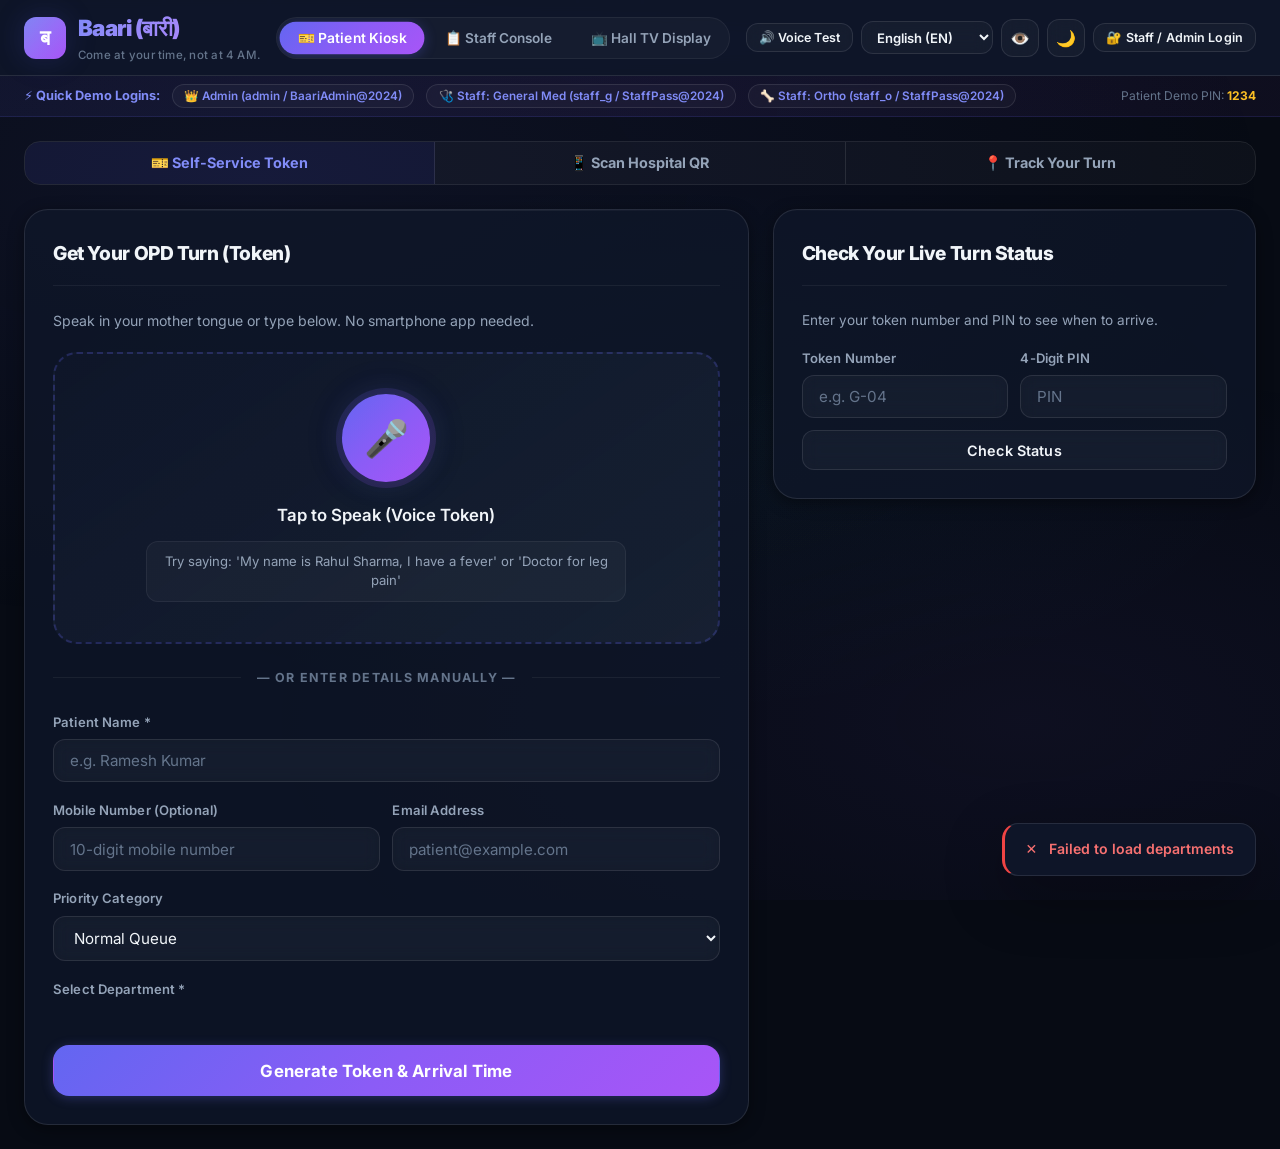
==== commit a355e048: "feat(core): complete production-ready Baari OPD queue system with Neural TTS, Hospital QR engine, TV" ====
--- a/static/index.html
+++ b/static/index.html
@@ -9,8 +9,11 @@
   <link rel="icon" href="data:image/svg+xml,<svg xmlns='http://www.w3.org/2000/svg' viewBox='0 0 100 100'><text y='.9em' font-size='90'>🏥</text></svg>">
 </head>
 <body>
+  <!-- Ambient floating particles -->
+  <div id="particles-container" aria-hidden="true"></div>
+
   <div class="app-container">
-    
+
     <!-- ── App Header ──────────────────────────────────────────────────────── -->
     <header class="app-header">
       <div class="brand">
@@ -21,14 +24,19 @@
         </div>
       </div>
 
-      <!-- Navigation Tabs -->
       <nav class="nav-tabs" aria-label="Main Navigation">
         <button class="tab-btn active" data-view="patient" id="nav-btn-patient">
-          <span data-i18n="nav_patient">🎫 Patient Kiosk</span>
+          <span data-i18n="nav_patient">🎫 Patient Kiosk & QR</span>
         </button>
         <button class="tab-btn" data-view="staff" id="nav-btn-staff">
           <span data-i18n="nav_staff">📋 Staff Console</span>
         </button>
+        <button class="tab-btn" data-view="display" id="nav-btn-display">
+          <span>📺 Hall TV Display</span>
+        </button>
+        <button class="tab-btn" data-view="qrhub" id="nav-btn-qrhub">
+          <span>🖨️ Hospital QR Poster</span>
+        </button>
         <button class="tab-btn" data-view="simulation" id="nav-btn-sim">
           <span data-i18n="nav_sim">📊 OPD Simulation</span>
         </button>
@@ -37,8 +45,10 @@
         </button>
       </nav>
 
-      <!-- Header Tools & Language Selector -->
       <div class="header-actions">
+        <button class="btn btn-secondary" style="padding:0.35rem 0.75rem; font-size:0.78rem;" onclick="window.testBaariSpeech(currentLang || 'hi')" title="Test Natural Speech (Edge-TTS)">
+          🔊 Voice Test
+        </button>
         <select id="lang-select" class="lang-selector" aria-label="Select Language">
           <option value="en">English (EN)</option>
           <option value="hi">हिंदी (Hindi)</option>
@@ -48,16 +58,16 @@
           👁️
         </button>
         <button class="icon-btn" id="toggle-theme" title="Toggle Light/Dark Theme" aria-label="Toggle Theme">
-          🌓
+          🌙
         </button>
         <div id="header-user-status"></div>
       </div>
     </header>
 
-    <!-- ── Demo Credentials Quick-Bar (For Judges and Evaluators) ─────────── -->
+    <!-- ── Demo Credentials Quick-Bar ─────────────────────────────────────── -->
     <div class="demo-banner">
       <div class="demo-banner-content">
-        <strong style="color:#60a5fa;">⚡ Quick Demo Logins:</strong>
+        <strong style="color:var(--color-primary-light,#818cf8);">⚡ Quick Demo Logins:</strong>
         <button class="demo-pill-btn" onclick="BaariApp.openLoginModal('admin', 'BaariAdmin@2024')">
           👑 Admin (admin / BaariAdmin@2024)
         </button>
@@ -65,169 +75,337 @@
           🩺 Staff: General Med (staff_g / StaffPass@2024)
         </button>
         <button class="demo-pill-btn" onclick="BaariApp.openLoginModal('staff_o', 'StaffPass@2024')">
-          🦴 Staff: Orthopedics (staff_o / StaffPass@2024)
-        </button>
-      </div>
-      <div style="color:var(--text-muted); font-size:0.75rem;">
-        Patient Demo PIN: <strong>1234</strong>
+          🦴 Staff: Ortho (staff_o / StaffPass@2024)
+        </button>
+      </div>
+      <div style="color:var(--text-dim); font-size:0.75rem;">
+        Patient Demo PIN: <strong style="color:#fbbf24;">1234</strong>
       </div>
     </div>
 
     <!-- ── Main Views ──────────────────────────────────────────────────────── -->
     <main class="main-content">
 
-      <!-- ====================================================================
+      <!-- ==================================================================
            VIEW 1: PATIENT KIOSK & STATUS TRACKER
-           ==================================================================== -->
+           ================================================================== -->
       <section id="view-patient" class="view-section active">
-        <div class="kiosk-grid">
-          
-          <!-- Left Column: Request Token (Voice + Typed) -->
-          <div class="card">
+
+        <!-- Sub-tabs: Self-Service vs QR Scan -->
+        <div class="sub-tabs">
+          <button class="sub-tab-btn active" data-subtab="self-service" onclick="BaariPatient.switchSubTab('self-service')">
+            🎫 Self-Service Token
+          </button>
+          <button class="sub-tab-btn" data-subtab="qr-scan" onclick="BaariPatient.switchSubTab('qr-scan')">
+            📱 Scan Hospital QR
+          </button>
+          <button class="sub-tab-btn" data-subtab="track-status" onclick="BaariPatient.switchSubTab('track-status')">
+            📍 Track Your Turn
+          </button>
+        </div>
+
+        <!-- Sub-tab 1: Self-Service Token -->
+        <div id="subtab-self-service" class="sub-tab-content active">
+          <div class="kiosk-grid">
+            <!-- Left Column: Request Token -->
+            <div class="card">
+              <div class="card-header">
+                <h2 class="card-title" data-i18n="kiosk_heading">🎫 Get Your OPD Turn</h2>
+              </div>
+              <p style="color:var(--text-muted); font-size:0.88rem; margin-bottom:1.25rem;" data-i18n="kiosk_sub">
+                Speak in your mother tongue or type below. No smartphone app needed.
+              </p>
+
+              <!-- Voice Input -->
+              <div class="voice-kiosk-box" id="voice-box">
+                <button class="mic-circle" id="mic-btn" type="button" onclick="BaariPatient.toggleVoice()" aria-label="Activate Voice Token Request">
+                  🎤
+                </button>
+                <div class="voice-status-text" id="voice-status" data-i18n="voice_mic_idle">
+                  Tap to Speak (Voice Token)
+                </div>
+                <div class="voice-hint-examples" data-i18n="voice_mic_help">
+                  Try: "My name is Rahul, I have a fever" or "हड्डी के डॉक्टर को दिखाना है"
+                </div>
+              </div>
+
+              <div class="divider-text" data-i18n="or_type">OR ENTER DETAILS MANUALLY</div>
+
+              <!-- Manual Form -->
+              <form id="token-form">
+                <div class="form-group">
+                  <label class="form-label" for="patient-name" data-i18n="label_name">Patient Name *</label>
+                  <input class="form-control" type="text" id="patient-name" required placeholder="e.g. Ramesh Kumar">
+                </div>
+                <div style="display:grid; grid-template-columns: 1fr 1fr; gap:0.75rem;">
+                  <div class="form-group">
+                    <label class="form-label" for="patient-phone" data-i18n="label_phone">Mobile Number</label>
+                    <input class="form-control" type="tel" id="patient-phone" placeholder="10-digit mobile number">
+                  </div>
+                  <div class="form-group">
+                    <label class="form-label" for="patient-email">Email Address</label>
+                    <input class="form-control" type="email" id="patient-email" placeholder="patient@example.com">
+                  </div>
+                </div>
+                <div class="form-group">
+                  <label class="form-label" for="patient-priority">Priority Category</label>
+                  <select class="form-control" id="patient-priority">
+                    <option value="normal" selected>Normal Queue</option>
+                    <option value="priority">Priority (Senior Citizen 60+ / Pregnant / Infant)</option>
+                    <option value="emergency">Emergency Triage</option>
+                  </select>
+                </div>
+                <div class="form-group">
+                  <label class="form-label" data-i18n="label_dept">Select Department *</label>
+                  <div class="department-cards" id="dept-cards-container"></div>
+                </div>
+                <button class="btn btn-primary btn-large" type="submit" style="width:100%; margin-top:0.75rem;" data-i18n="btn_request_token">
+                  Generate Token & Arrival Time
+                </button>
+              </form>
+            </div>
+
+            <!-- Right Column: Quick Lookup & Active Card -->
+            <div>
+              <div class="card" style="margin-bottom:1.5rem;">
+                <div class="card-header">
+                  <h3 class="card-title" data-i18n="track_heading">🔍 Check Your Turn Status</h3>
+                </div>
+                <p style="color:var(--text-muted); font-size:0.85rem; margin-bottom:1rem;" data-i18n="track_sub">
+                  Enter your token number and PIN to see when to arrive.
+                </p>
+                <form onsubmit="BaariPatient.handleLookup(event)">
+                  <div style="display:grid; grid-template-columns: 1fr 1fr; gap:0.75rem; margin-bottom:0.75rem;">
+                    <div>
+                      <label class="form-label" for="lookup-token-num">Token Number</label>
+                      <input class="form-control" type="text" id="lookup-token-num" required placeholder="e.g. G-04">
+                    </div>
+                    <div>
+                      <label class="form-label" for="lookup-pin">4-Digit PIN</label>
+                      <input class="form-control" type="password" id="lookup-pin" required maxlength="4" placeholder="PIN">
+                    </div>
+                  </div>
+                  <button class="btn btn-secondary" type="submit" style="width:100%;" data-i18n="btn_check_status">
+                    Check Status
+                  </button>
+                </form>
+              </div>
+
+              <!-- Live Active Token Status Card -->
+              <div class="card" id="live-status-card" style="display:none;">
+                <div style="display:flex; justify-content:space-between; align-items:flex-start; margin-bottom:1rem;">
+                  <div>
+                    <div style="font-size:0.78rem; font-weight:700; color:var(--text-muted);" id="live-dept-name">General Medicine</div>
+                    <div style="font-size:1.1rem; font-weight:800; color:var(--text-main);" id="live-patient-name">Patient Name</div>
+                  </div>
+                  <div style="text-align:right;">
+                    <div style="font-family:var(--font-mono); font-size:2.2rem; font-weight:900;" id="live-token-num" class="token-big-num">G-01</div>
+                    <div style="font-size:0.78rem; color:#34d399; font-weight:700;" id="live-queue-pos"></div>
+                  </div>
+                </div>
+
+                <!-- Stepper -->
+                <div class="stepper-container">
+                  <div class="stepper">
+                    <div class="step-item" id="step-1">
+                      <div class="step-circle">1</div>
+                      <div class="step-label" data-i18n="stepper_1">Token</div>
+                    </div>
+                    <div class="step-item" id="step-2">
+                      <div class="step-circle">2</div>
+                      <div class="step-label" data-i18n="stepper_2">Home</div>
+                    </div>
+                    <div class="step-item" id="step-3">
+                      <div class="step-circle">3</div>
+                      <div class="step-label" data-i18n="stepper_3">Travel</div>
+                    </div>
+                    <div class="step-item" id="step-4">
+                      <div class="step-circle">4</div>
+                      <div class="step-label" data-i18n="stepper_4">Cabin</div>
+                    </div>
+                  </div>
+                </div>
+
+                <div id="live-advice-box" style="background:var(--bg-glass); padding:1rem; border-radius:var(--radius-lg); border:1px solid var(--border-subtle); margin:1rem 0; text-align:center;"></div>
+
+                <!-- Travel Time Buffer Slider -->
+                <div style="margin-top:1.25rem; border-top:1px solid var(--border-subtle); padding-top:1rem;">
+                  <div style="display:flex; justify-content:space-between; align-items:center; margin-bottom:0.4rem;">
+                    <span style="font-size:0.85rem; font-weight:600; color:var(--text-muted);" data-i18n="travel_slider_label">
+                      Adjust your travel time from home:
+                    </span>
+                    <strong style="color:var(--color-primary-light,#818cf8); font-size:0.9rem;" id="travel-slider-val">15 min</strong>
+                  </div>
+                  <input type="range" id="travel-slider" min="5" max="90" step="5" value="15">
+                  <div style="display:flex; justify-content:space-between; font-size:0.72rem; color:var(--text-dim); margin-top:0.25rem;">
+                    <span>5m (Nearby)</span>
+                    <span>45m</span>
+                    <span>90m (Far)</span>
+                  </div>
+                </div>
+              </div>
+            </div>
+          </div>
+        </div>
+
+        <!-- Sub-tab 2: QR Scan Registration -->
+        <div id="subtab-qr-scan" class="sub-tab-content">
+          <div class="card" style="max-width:720px; margin:0 auto;">
             <div class="card-header">
-              <h2 class="card-title" data-i18n="kiosk_heading">Get Your OPD Turn (Token)</h2>
-            </div>
-            <p style="color:var(--text-muted); font-size:0.9rem; margin-bottom:1.25rem;" data-i18n="kiosk_sub">
-              Speak in your mother tongue or type below. No smartphone app needed.
+              <h2 class="card-title">📱 Scan Hospital QR to Register</h2>
+            </div>
+            <p style="color:var(--text-muted); font-size:0.88rem; margin-bottom:1.5rem;">
+              Point your camera at the hospital counter QR code, upload a photo, or click a demo hospital below.
             </p>
 
-            <!-- Voice Input Kiosk -->
-            <div class="voice-kiosk-box" id="voice-box">
-              <button class="mic-circle" id="mic-btn" type="button" onclick="BaariPatient.toggleVoice()" aria-label="Activate Voice Token Request">
-                🎤
+            <!-- Scanner Box with High-Tech Viewfinder -->
+            <div class="qr-scanner-box">
+              <div class="qr-viewfinder" id="qr-viewfinder">
+                <span class="viewfinder-corner corner-tl"></span>
+                <span class="viewfinder-corner corner-tr"></span>
+                <span class="viewfinder-corner corner-bl"></span>
+                <span class="viewfinder-corner corner-br"></span>
+                <div class="laser-scanner" id="qr-scanner-laser" style="display:none;"></div>
+                <video id="qr-scanner-video" autoplay playsinline muted></video>
+                <canvas id="qr-scanner-canvas" style="display:none;"></canvas>
+                <div class="viewfinder-placeholder" id="qr-placeholder">
+                  <div style="font-size:3rem; margin-bottom:0.5rem;">📷</div>
+                  <div style="font-weight:700; color:var(--text-main);">Hospital QR Scanner</div>
+                  <div style="font-size:0.8rem; color:var(--text-muted); margin-top:0.25rem;">Camera is inactive</div>
+                </div>
+              </div>
+
+              <!-- Action Controls -->
+              <div style="display:flex; justify-content:center; gap:0.75rem; flex-wrap:wrap; margin-top:1.25rem;">
+                <button class="btn btn-primary btn-large" id="qr-scan-start-btn" onclick="BaariPatient.startQRScanner()">
+                  📷 Start Camera & Scan QR
+                </button>
+                <button class="btn btn-danger btn-large" id="qr-scan-stop-btn" style="display:none;" onclick="BaariPatient.stopQRScanner()">
+                  ⏹ Stop Camera
+                </button>
+                <label class="btn btn-secondary" style="cursor:pointer; display:inline-flex; align-items:center;">
+                  📁 Upload QR Image
+                  <input type="file" id="qr-file-input" accept="image/*" style="display:none;" onchange="BaariPatient.handleQRImageUpload(event)">
+                </label>
+              </div>
+            </div>
+
+            <!-- Instant One-Click Test Chips -->
+            <div style="margin:1.75rem 0 1.25rem 0; padding:1.25rem; background:var(--bg-glass); border-radius:var(--radius-lg); border:1px solid var(--border-subtle);">
+              <div style="font-size:0.82rem; font-weight:800; color:var(--color-primary-light,#818cf8); text-transform:uppercase; letter-spacing:1px; margin-bottom:0.6rem;">
+                ⚡ One-Click Hospital Demo Scans (No Camera Needed):
+              </div>
+              <div style="display:flex; flex-wrap:wrap; gap:0.5rem;">
+                <button type="button" class="preset-chip" onclick="BaariPatient.testScanPreset('District Civil Hospital (Main Campus)', 'BAARI-GH-PUNE-01', 'G')">
+                  🏥 Civil Hospital (General Med)
+                </button>
+                <button type="button" class="preset-chip" onclick="BaariPatient.testScanPreset('District Civil Hospital (Main Campus)', 'BAARI-GH-PUNE-01', 'O')">
+                  🦴 Civil Hospital (Orthopedics)
+                </button>
+                <button type="button" class="preset-chip" onclick="BaariPatient.testScanPreset('AIIMS Community OPD Center', 'BAARI-AIIMS-DEL-02', 'P')">
+                  👶 AIIMS (Pediatrics)
+                </button>
+                <button type="button" class="preset-chip" onclick="BaariPatient.testScanPreset('KEM Memorial Hospital & Research', 'BAARI-KEM-MUM-03', 'Y')">
+                  🌸 KEM Hospital (Gynecology)
+                </button>
+              </div>
+            </div>
+
+            <!-- OR enter hospital code manually -->
+            <div class="divider-text">OR ENTER HOSPITAL CODE</div>
+            <div style="display:flex; gap:0.5rem; margin-bottom:1.5rem;">
+              <input class="form-control" type="text" id="manual-hospital-code" placeholder="e.g. BAARI-GH-PUNE-01">
+              <button class="btn btn-secondary" style="white-space:nowrap;" onclick="BaariPatient.lookupHospitalCode()">
+                Look Up Hospital
               </button>
-              <div class="voice-status-text" id="voice-status" data-i18n="voice_mic_idle">
-                Tap to Speak (Voice Token)
-              </div>
-              <div class="voice-hint-examples" data-i18n="voice_mic_help">
-                Try saying: "My name is Rahul Sharma, I have a fever" or "हड्डी के डॉक्टर को दिखाना है"
-              </div>
-            </div>
-
-            <div style="text-align:center; margin:1.25rem 0; font-size:0.8rem; font-weight:700; color:var(--text-dim);" data-i18n="or_type">
-              — OR ENTER DETAILS MANUALLY —
-            </div>
-
-            <!-- Manual Form -->
-            <form id="token-form">
-              <div class="form-group">
-                <label class="form-label" for="patient-name" data-i18n="label_name">Patient Name *</label>
-                <input class="form-control" type="text" id="patient-name" required placeholder="e.g. Ramesh Kumar" data-i18n-ph="label_name">
-              </div>
-
-              <div class="form-group">
-                <label class="form-label" for="patient-phone" data-i18n="label_phone">Mobile Number (Optional)</label>
-                <input class="form-control" type="tel" id="patient-phone" placeholder="10-digit mobile number">
-              </div>
-
-              <div class="form-group">
-                <label class="form-label" data-i18n="label_dept">Select Department *</label>
-                <div class="department-cards" id="dept-cards-container">
-                  <!-- Injected via patient.js -->
-                </div>
-              </div>
-
-              <button class="btn btn-primary btn-large" type="submit" style="width:100%; margin-top:0.75rem;" data-i18n="btn_request_token">
-                Generate Token & Arrival Time
+            </div>
+
+            <!-- Verified Hospital Card (Appears after scan) -->
+            <div id="qr-verified-card" style="display:none; padding:1.25rem; background:var(--color-success-bg); border:1px solid rgba(16,185,129,0.35); border-radius:var(--radius-lg); margin-bottom:1.5rem; align-items:center; gap:1rem;">
+              <div style="font-size:2.2rem;">🏥</div>
+              <div style="flex:1;">
+                <div style="font-size:0.75rem; font-weight:800; color:#34d399; letter-spacing:1px;">✓ HOSPITAL VERIFIED</div>
+                <div style="font-size:1.2rem; font-weight:800; color:var(--text-main);" id="qr-hospital-name-display">—</div>
+                <div style="font-size:0.85rem; color:var(--text-muted);" id="qr-hospital-code-display">—</div>
+              </div>
+            </div>
+
+            <!-- QR Registration Form -->
+            <div id="qr-registration-section" style="display:none;">
+              <form id="qr-token-form" onsubmit="BaariPatient.handleQRRegistration(event)">
+                <div class="form-group">
+                  <label class="form-label" for="qr-patient-name">Your Full Name *</label>
+                  <input class="form-control" type="text" id="qr-patient-name" required placeholder="e.g. Rahul Sharma">
+                </div>
+                <div style="display:grid; grid-template-columns: 1fr 1fr; gap:0.75rem;">
+                  <div class="form-group">
+                    <label class="form-label" for="qr-patient-phone">Phone Number *</label>
+                    <input class="form-control" type="tel" id="qr-patient-phone" required placeholder="10-digit mobile number">
+                  </div>
+                  <div class="form-group">
+                    <label class="form-label" for="qr-patient-email">Email Address</label>
+                    <input class="form-control" type="email" id="qr-patient-email" placeholder="rahul@example.com">
+                  </div>
+                </div>
+                <div class="form-group">
+                  <label class="form-label" for="qr-patient-priority">Priority Category</label>
+                  <select class="form-control" id="qr-patient-priority">
+                    <option value="normal" selected>Normal Queue</option>
+                    <option value="priority">Priority (Senior Citizen 60+ / Pregnant / Infant)</option>
+                    <option value="emergency">Emergency</option>
+                  </select>
+                </div>
+                <div class="form-group">
+                  <label class="form-label">Select OPD Department *</label>
+                  <div class="department-cards" id="qr-dept-cards-container"></div>
+                </div>
+                <button class="btn btn-primary btn-large" type="submit" style="width:100%; margin-top:0.75rem;">
+                  🎫 Register Turn & Get Token
+                </button>
+              </form>
+            </div>
+          </div>
+        </div>
+
+        <!-- Sub-tab 3: Track Status -->
+        <div id="subtab-track-status" class="sub-tab-content">
+          <div class="card" style="max-width:640px; margin:0 auto;">
+            <div class="card-header">
+              <h2 class="card-title">📍 Track Your Queue Position</h2>
+            </div>
+            <p style="color:var(--text-muted); font-size:0.88rem; margin-bottom:1.5rem;">
+              Enter your token number and 4-digit PIN to see your live queue status and when to leave home.
+            </p>
+            <form onsubmit="BaariPatient.handleLookup(event, true)">
+              <div style="display:grid; grid-template-columns: 1fr 1fr; gap:0.75rem; margin-bottom:0.75rem;">
+                <div>
+                  <label class="form-label" for="track-token-num">Token Number</label>
+                  <input class="form-control" type="text" id="track-token-num" required placeholder="e.g. G-04">
+                </div>
+                <div>
+                  <label class="form-label" for="track-pin">4-Digit PIN</label>
+                  <input class="form-control" type="password" id="track-pin" required maxlength="4" placeholder="PIN">
+                </div>
+              </div>
+              <button class="btn btn-primary btn-large" type="submit" style="width:100%;">
+                📍 Track My Turn
               </button>
             </form>
-          </div>
-
-          <!-- Right Column: Check Live Status & Travel Calculator -->
-          <div>
-            <!-- Lookup Card -->
-            <div class="card" style="margin-bottom:1.5rem;">
-              <div class="card-header">
-                <h3 class="card-title" data-i18n="track_heading">Check Your Live Turn Status</h3>
-              </div>
-              <p style="color:var(--text-muted); font-size:0.85rem; margin-bottom:1rem;" data-i18n="track_sub">
-                Enter your token number and PIN to see when to arrive.
-              </p>
-
-              <form onsubmit="BaariPatient.handleLookup(event)">
-                <div style="display:grid; grid-template-columns: 1fr 1fr; gap:0.75rem; margin-bottom:0.75rem;">
-                  <div>
-                    <label class="form-label" for="lookup-token-num">Token Number</label>
-                    <input class="form-control" type="text" id="lookup-token-num" required placeholder="e.g. G-04" data-i18n-ph="input_token_num_ph">
-                  </div>
-                  <div>
-                    <label class="form-label" for="lookup-pin">4-Digit PIN</label>
-                    <input class="form-control" type="password" id="lookup-pin" required maxlength="4" placeholder="PIN" data-i18n-ph="input_pin_ph">
-                  </div>
-                </div>
-                <button class="btn btn-secondary" type="submit" style="width:100%;" data-i18n="btn_check_status">
-                  Check Status
-                </button>
-              </form>
-            </div>
-
-            <!-- Live Active Token Status Card -->
-            <div class="card" id="live-status-card" style="display:none;">
-              <div style="display:flex; justify-content:space-between; align-items:flex-start; margin-bottom:1rem;">
-                <div>
-                  <div style="font-size:0.8rem; font-weight:700; color:var(--text-muted);" id="live-dept-name">General Medicine</div>
-                  <div style="font-size:1.15rem; font-weight:800; color:var(--text-main);" id="live-patient-name">Patient Name</div>
-                </div>
-                <div style="text-align:right;">
-                  <div style="font-family:var(--font-mono); font-size:2rem; font-weight:900; color:#38bdf8;" id="live-token-num">G-01</div>
-                  <div style="font-size:0.75rem; color:#34d399;" id="live-queue-pos"></div>
-                </div>
-              </div>
-
-              <!-- Stepper -->
-              <div class="stepper-container">
-                <div class="stepper">
-                  <div class="step-item" id="step-1">
-                    <div class="step-circle">1</div>
-                    <div class="step-label" data-i18n="stepper_1">Token</div>
-                  </div>
-                  <div class="step-item" id="step-2">
-                    <div class="step-circle">2</div>
-                    <div class="step-label" data-i18n="stepper_2">Home</div>
-                  </div>
-                  <div class="step-item" id="step-3">
-                    <div class="step-circle">3</div>
-                    <div class="step-label" data-i18n="stepper_3">Travel</div>
-                  </div>
-                  <div class="step-item" id="step-4">
-                    <div class="step-circle">4</div>
-                    <div class="step-label" data-i18n="stepper_4">Cabin</div>
-                  </div>
-                </div>
-              </div>
-
-              <!-- Dynamic Arrival Advice Box -->
-              <div id="live-advice-box" style="background:var(--bg-surface-elevated); padding:1rem; border-radius:var(--radius-md); border:1px solid var(--border-subtle); margin:1rem 0; text-align:center;">
-              </div>
-
-              <!-- Travel Time Buffer Slider -->
-              <div style="margin-top:1.25rem; border-top:1px solid var(--border-subtle); padding-top:1rem;">
-                <div style="display:flex; justify-content:space-between; align-items:center; margin-bottom:0.4rem;">
-                  <span style="font-size:0.85rem; font-weight:600; color:var(--text-muted);" data-i18n="travel_slider_label">
-                    Adjust your travel time from home:
-                  </span>
-                  <strong style="color:#60a5fa; font-size:0.9rem;" id="travel-slider-val">15 min</strong>
-                </div>
-                <input type="range" id="travel-slider" min="5" max="90" step="5" value="15" style="width:100%; cursor:pointer;">
-                <div style="display:flex; justify-content:space-between; font-size:0.75rem; color:var(--text-dim); margin-top:0.25rem;">
-                  <span>5m (Nearby)</span>
-                  <span>45m</span>
-                  <span>90m (Far)</span>
-                </div>
-              </div>
-            </div>
-
+
+            <div id="track-status-result" style="margin-top:1.5rem; display:none;">
+              <div id="track-status-content"></div>
+            </div>
           </div>
         </div>
       </section>
 
-      <!-- ====================================================================
+      <!-- ==================================================================
            VIEW 2: STAFF CONSOLE
-           ==================================================================== -->
+           ================================================================== -->
       <section id="view-staff" class="view-section">
-        <!-- Login Warning if unauthenticated -->
         <div id="staff-login-warning" class="card" style="text-align:center; padding:3rem; display:none;">
-          <h3 style="margin-bottom:0.75rem;">🔒 Staff Login Required</h3>
+          <div class="empty-state-icon">🔒</div>
+          <h3 style="margin-bottom:0.75rem;">Staff Login Required</h3>
           <p style="color:var(--text-muted); margin-bottom:1.5rem;">
             Please log in with your department staff credentials to manage the queue.
           </p>
@@ -236,15 +414,11 @@
           </button>
         </div>
 
-        <!-- Staff Console Main Content -->
         <div id="staff-console-content">
-          <!-- Department Selector & Action Bar -->
           <div style="display:flex; justify-content:space-between; align-items:center; flex-wrap:wrap; gap:1rem; margin-bottom:1.25rem;">
             <div style="display:flex; align-items:center; gap:0.75rem;">
-              <label for="staff-dept-select" style="font-weight:700; font-size:0.9rem; color:var(--text-muted);">Department:</label>
-              <select id="staff-dept-select" class="form-control" style="width:auto; font-weight:700;">
-                <!-- Populated dynamically -->
-              </select>
+              <label for="staff-dept-select" style="font-weight:700; font-size:0.88rem; color:var(--text-muted);">Department:</label>
+              <select id="staff-dept-select" class="form-control" style="width:auto; font-weight:700;"></select>
             </div>
             <div style="display:flex; gap:0.75rem;">
               <button class="btn btn-secondary" onclick="BaariStaff.openWalkinModal()" data-i18n="btn_issue_walkin">
@@ -256,48 +430,44 @@
             </div>
           </div>
 
-          <!-- Capacity Alert Banner -->
           <div id="staff-capacity-alert" class="capacity-alert" style="display:none;">
             <div>
-              <strong style="color:#fbbf24;">⚠️ High Queue Congestion Warning:</strong>
-              <span id="staff-capacity-msg" style="margin-left:0.5rem; font-size:0.875rem;"></span>
-            </div>
-          </div>
-
-          <!-- Live Department Statistics -->
+              <strong style="color:#fbbf24;">⚠️ High Queue Congestion:</strong>
+              <span id="staff-capacity-msg" style="margin-left:0.5rem; font-size:0.85rem;"></span>
+            </div>
+          </div>
+
           <div class="staff-stats-grid">
             <div class="stat-card">
               <span class="stat-label" data-i18n="active_doctors">Active Doctors</span>
               <span class="stat-value" id="staff-stat-active-docs">0</span>
             </div>
             <div class="stat-card">
-              <span class="stat-label" data-i18n="waiting_patients">Waiting in Queue</span>
-              <span class="stat-value" id="staff-stat-waiting" style="color:#60a5fa;">0</span>
+              <span class="stat-label" data-i18n="waiting_patients">Waiting</span>
+              <span class="stat-value" id="staff-stat-waiting" style="color:var(--color-primary-light,#818cf8);">0</span>
             </div>
             <div class="stat-card">
-              <span class="stat-label" data-i18n="called_patients">Currently in Cabin</span>
+              <span class="stat-label" data-i18n="called_patients">In Cabin</span>
               <span class="stat-value" id="staff-stat-called" style="color:#34d399;">0</span>
             </div>
             <div class="stat-card">
-              <span class="stat-label" data-i18n="done_today">Completed Today</span>
+              <span class="stat-label" data-i18n="done_today">Done Today</span>
               <span class="stat-value" id="staff-stat-done">0</span>
             </div>
             <div class="stat-card">
-              <span class="stat-label" data-i18n="avg_service">Avg Service Time</span>
+              <span class="stat-label" data-i18n="avg_service">Avg Service</span>
               <span class="stat-value" id="staff-stat-avg-service">8.0 min</span>
             </div>
           </div>
 
-          <!-- Main Queue Board Table and Doctor Availability Column -->
           <div style="display:grid; grid-template-columns: 1fr; gap:1.5rem;">
             <div class="card">
               <div class="card-header">
-                <h3 class="card-title">Live Queue Board</h3>
-                <button class="btn btn-secondary" style="padding:0.3rem 0.75rem; font-size:0.8rem;" onclick="BaariStaff.refreshQueue()">
+                <h3 class="card-title">📋 Live Queue Board</h3>
+                <button class="btn btn-secondary" style="padding:0.35rem 0.8rem; font-size:0.8rem;" onclick="BaariStaff.refreshQueue()">
                   ↻ Refresh
                 </button>
               </div>
-
               <div class="table-responsive">
                 <table class="data-table">
                   <thead>
@@ -306,110 +476,220 @@
                       <th>Patient</th>
                       <th>Priority</th>
                       <th>Status</th>
-                      <th>Expected Location</th>
+                      <th>Location</th>
                       <th>Wait Est.</th>
                       <th>Actions</th>
                     </tr>
                   </thead>
-                  <tbody id="staff-queue-tbody">
-                    <!-- Populated dynamically -->
-                  </tbody>
+                  <tbody id="staff-queue-tbody"></tbody>
                 </table>
               </div>
             </div>
 
-            <!-- Doctor Availability Roster -->
             <div class="card">
               <div class="card-header">
-                <h3 class="card-title">Doctor Consultation Counters</h3>
-              </div>
-              <div id="staff-doctors-roster">
-                <!-- Populated dynamically -->
-              </div>
+                <h3 class="card-title">🩺 Doctor Counters</h3>
+              </div>
+              <div id="staff-doctors-roster"></div>
             </div>
           </div>
         </div>
       </section>
 
-      <!-- ====================================================================
-           VIEW 3: DISCRETE-EVENT SIMULATION
-           ==================================================================== -->
+      <!-- ==================================================================
+           VIEW 3: WAITING HALL TV DISPLAY BOARD
+           ================================================================== -->
+      <section id="view-display" class="view-section">
+        <div class="card" style="margin-bottom:1.5rem;">
+          <div style="display:flex; justify-content:space-between; align-items:center; flex-wrap:wrap; gap:1rem; border-bottom:1px solid var(--border-subtle); padding-bottom:1rem; margin-bottom:1.5rem;">
+            <div style="display:flex; align-items:center; gap:0.75rem;">
+              <span style="font-size:2rem;">📺</span>
+              <div>
+                <h2 style="font-size:1.4rem; font-weight:900; margin:0; color:var(--text-main);">OPD Waiting Hall TV Display</h2>
+                <div style="color:var(--text-muted); font-size:0.85rem;">Live Queue Announcement & Calling Screen</div>
+              </div>
+            </div>
+            <div style="display:flex; align-items:center; gap:0.75rem;">
+              <button class="btn btn-success" id="display-voice-toggle" onclick="BaariDisplay.toggleVoice()">
+                🔊 Voice Announcements: ON
+              </button>
+              <button class="btn btn-secondary" onclick="BaariDisplay.render()">
+                ↻ Refresh Board
+              </button>
+            </div>
+          </div>
+
+          <div id="display-board-content">
+            <h3 style="font-size:1.15rem; font-weight:800; color:var(--color-primary-light,#818cf8); margin-bottom:1rem; letter-spacing:0.5px;">
+              ⚡ CURRENTLY BEING CALLED
+            </h3>
+            <div id="display-now-serving-grid" class="display-now-serving-grid" style="display:grid; grid-template-columns: repeat(auto-fit, minmax(280px, 1fr)); gap:1.25rem; margin-bottom:2rem;"></div>
+
+            <h3 style="font-size:1.15rem; font-weight:800; color:var(--text-muted); margin-bottom:1rem; letter-spacing:0.5px;">
+              ⏳ UP NEXT IN QUEUE
+            </h3>
+            <div class="table-responsive">
+              <table class="data-table">
+                <thead>
+                  <tr>
+                    <th>#</th>
+                    <th>Token Number</th>
+                    <th>Patient Name</th>
+                    <th>Department</th>
+                    <th>Estimated Wait</th>
+                  </tr>
+                </thead>
+                <tbody id="display-upnext-tbody"></tbody>
+              </table>
+            </div>
+          </div>
+        </div>
+      </section>
+
+      <!-- ==================================================================
+           VIEW 4: HOSPITAL QR POSTER HUB
+           ================================================================== -->
+      <section id="view-qrhub" class="view-section">
+        <div class="card" style="margin-bottom:1.5rem;">
+          <div class="card-header">
+            <div>
+              <h2 class="card-title">🖨️ Hospital QR Code & Poster Generator</h2>
+              <p style="color:var(--text-muted); font-size:0.85rem; margin-top:0.25rem;">
+                Generate official OPD registration QR posters for hospital counters and waiting areas.
+              </p>
+            </div>
+          </div>
+
+          <div style="display:grid; grid-template-columns: repeat(auto-fit, minmax(320px, 1fr)); gap:2rem; margin-top:1rem;">
+            <!-- Configuration Column -->
+            <div>
+              <div class="form-group">
+                <label class="form-label" for="qrhub-hosp-name">Hospital Name</label>
+                <input class="form-control" type="text" id="qrhub-hosp-name" value="District Civil Hospital (Main OPD)" oninput="BaariQRHub.generateQR()">
+              </div>
+              <div class="form-group">
+                <label class="form-label" for="qrhub-hosp-code">Hospital Facility Code</label>
+                <input class="form-control" type="text" id="qrhub-hosp-code" value="BAARI-GH-PUNE-01" oninput="BaariQRHub.generateQR()">
+              </div>
+              <div class="form-group">
+                <label class="form-label" for="qrhub-dept-select">Department Routing</label>
+                <select class="form-control" id="qrhub-dept-select" onchange="BaariQRHub.generateQR()"></select>
+              </div>
+
+              <div style="background:var(--bg-glass); padding:1rem; border-radius:var(--radius-lg); border:1px solid var(--border-subtle); margin:1.25rem 0;">
+                <div style="font-size:0.75rem; font-weight:700; color:var(--text-muted); margin-bottom:0.35rem;">ENCODED DIRECT REGISTRATION URL:</div>
+                <div id="qrhub-target-url-display" style="font-family:var(--font-mono); font-size:0.78rem; color:var(--color-primary-light); word-break:break-all;"></div>
+              </div>
+
+              <div style="display:flex; flex-direction:column; gap:0.6rem;">
+                <button class="btn btn-primary btn-large" onclick="BaariQRHub.printPoster()">
+                  🖨️ Print Official A4 Poster
+                </button>
+                <div style="display:grid; grid-template-columns: 1fr 1fr; gap:0.5rem;">
+                  <button class="btn btn-secondary" onclick="BaariQRHub.downloadQRImage()">
+                    📥 Download PNG
+                  </button>
+                  <button class="btn btn-secondary" onclick="BaariQRHub.copyUrl()">
+                    📋 Copy Scan Link
+                  </button>
+                </div>
+              </div>
+            </div>
+
+            <!-- Poster Preview Column -->
+            <div style="text-align:center;">
+              <div class="poster-preview-card" style="background:#ffffff; color:#0f172a; padding:2rem; border-radius:16px; border:4px double #0284c7; box-shadow:0 15px 35px rgba(0,0,0,0.3); display:inline-block; max-width:380px; width:100%;">
+                <div style="font-size:0.7rem; font-weight:800; color:#0284c7; letter-spacing:1px; text-transform:uppercase;">Public Health Department</div>
+                <h3 id="qrhub-prev-hosp" style="font-size:1.35rem; font-weight:900; margin:0.3rem 0; color:#0f172a;">District Civil Hospital</h3>
+                <div id="qrhub-prev-code" style="font-size:0.8rem; color:#64748b; margin-bottom:1.25rem;">Code: BAARI-GH-PUNE-01</div>
+
+                <div id="qrhub-qr-canvas-box" style="margin:0 auto; display:flex; justify-content:center;"></div>
+
+                <div style="font-size:1.05rem; font-weight:800; color:#0284c7; margin-top:1.25rem;">
+                  📱 स्कैन करें और अपनी बारी पाएं
+                </div>
+                <div style="font-size:0.78rem; color:#64748b; margin-top:0.25rem;">
+                  Scan QR with your phone camera
+                </div>
+              </div>
+            </div>
+          </div>
+        </div>
+      </section>
+
+      <!-- ==================================================================
+           VIEW 5: SIMULATION
+           ================================================================== -->
       <section id="view-simulation" class="view-section">
         <div class="card" style="margin-bottom:1.5rem;">
           <div class="card-header">
             <div>
-              <h2 class="card-title" data-i18n="sim_heading">OPD Crowd & Wait Reduction Simulator</h2>
+              <h2 class="card-title" data-i18n="sim_heading">📊 OPD Crowd & Wait Simulator</h2>
               <p style="color:var(--text-muted); font-size:0.85rem; margin-top:0.25rem;" data-i18n="sim_sub">
-                Compare standard pre-dawn hospital hall crowding (4 AM rush) vs. Baari's staggered arrival model.
+                Compare 4 AM rush vs. Baari's staggered arrival model.
               </p>
             </div>
           </div>
 
-          <!-- Controls -->
-          <div style="display:grid; grid-template-columns: repeat(auto-fit, minmax(220px, 1fr)); gap:1.25rem; background:var(--bg-surface-elevated); padding:1.25rem; border-radius:var(--radius-md); border:1px solid var(--border-subtle); margin-bottom:1.5rem;">
+          <div style="display:grid; grid-template-columns: repeat(auto-fit, minmax(220px, 1fr)); gap:1.25rem; background:var(--bg-glass); padding:1.25rem; border-radius:var(--radius-lg); border:1px solid var(--border-subtle); margin-bottom:1.5rem;">
             <div>
               <label class="form-label" for="sim-patients">
-                <span data-i18n="sim_param_patients">Patients per Day</span>: <strong id="sim-patients-val" style="color:#60a5fa;">100</strong>
+                <span data-i18n="sim_param_patients">Patients / Day</span>: <strong id="sim-patients-val" style="color:var(--color-primary-light);">100</strong>
               </label>
-              <input type="range" id="sim-patients" min="20" max="300" step="10" value="100" style="width:100%;">
-            </div>
-
+              <input type="range" id="sim-patients" min="20" max="300" step="10" value="100">
+            </div>
             <div>
               <label class="form-label" for="sim-doctors">
-                <span data-i18n="sim_param_doctors">Active Doctor Counters</span>: <strong id="sim-doctors-val" style="color:#60a5fa;">3</strong>
+                <span data-i18n="sim_param_doctors">Doctor Counters</span>: <strong id="sim-doctors-val" style="color:var(--color-primary-light);">3</strong>
               </label>
-              <input type="range" id="sim-doctors" min="1" max="8" step="1" value="3" style="width:100%;">
-            </div>
-
+              <input type="range" id="sim-doctors" min="1" max="8" step="1" value="3">
+            </div>
             <div>
               <label class="form-label" for="sim-adherence">
-                <span data-i18n="sim_param_adherence">Baari Guidance Adherence</span>: <strong id="sim-adherence-val" style="color:#60a5fa;">75%</strong>
+                <span data-i18n="sim_param_adherence">Baari Adherence</span>: <strong id="sim-adherence-val" style="color:var(--color-primary-light);">75%</strong>
               </label>
-              <input type="range" id="sim-adherence" min="0.1" max="1.0" step="0.05" value="0.75" style="width:100%;">
-            </div>
-
+              <input type="range" id="sim-adherence" min="0.1" max="1.0" step="0.05" value="0.75">
+            </div>
             <div style="display:flex; align-items:flex-end;">
               <button class="btn btn-primary" id="sim-run-btn" style="width:100%; padding:0.75rem;" onclick="BaariSimulation.run()" data-i18n="sim_btn_run">
-                Run Simulation
+                ▶ Run Simulation
               </button>
             </div>
           </div>
 
-          <!-- Comparative Metrics Tiles -->
           <div class="staff-stats-grid">
-            <div class="stat-card" style="border-left: 4px solid var(--color-success);">
-              <span class="stat-label" data-i18n="sim_metric_wait_red">Average Wait Reduction</span>
-              <span class="stat-value" id="sim-val-wait-red" style="color:#34d399;">-74%</span>
-              <small style="color:var(--text-muted); font-size:0.75rem; margin-top:0.25rem;" id="sim-val-wait-detail"></small>
-            </div>
-            <div class="stat-card" style="border-left: 4px solid #38bdf8;">
-              <span class="stat-label" data-i18n="sim_metric_crowd_red">Peak Waiting Crowd Cut</span>
-              <span class="stat-value" id="sim-val-crowd-red" style="color:#38bdf8;">-78%</span>
-              <small style="color:var(--text-muted); font-size:0.75rem; margin-top:0.25rem;" id="sim-val-crowd-detail"></small>
-            </div>
-            <div class="stat-card" style="border-left: 4px solid #fbbf24;">
-              <span class="stat-label" data-i18n="sim_metric_hours_saved">Patient Hours Saved Today</span>
-              <span class="stat-value" id="sim-val-hours-saved" style="color:#fbbf24;">185 hrs</span>
-              <small style="color:var(--text-muted); font-size:0.75rem; margin-top:0.25rem;" id="sim-val-hours-detail"></small>
-            </div>
-          </div>
-
-          <!-- Interactive Chart -->
+            <div class="stat-card" style="border-left: 3px solid var(--color-success);">
+              <span class="stat-label" data-i18n="sim_metric_wait_red">Wait Reduction</span>
+              <span class="stat-value" id="sim-val-wait-red" style="color:#34d399;">—</span>
+              <small style="color:var(--text-muted); font-size:0.72rem; margin-top:0.25rem;" id="sim-val-wait-detail"></small>
+            </div>
+            <div class="stat-card" style="border-left: 3px solid var(--color-info);">
+              <span class="stat-label" data-i18n="sim_metric_crowd_red">Peak Crowd Cut</span>
+              <span class="stat-value" id="sim-val-crowd-red" style="color:#22d3ee;">—</span>
+              <small style="color:var(--text-muted); font-size:0.72rem; margin-top:0.25rem;" id="sim-val-crowd-detail"></small>
+            </div>
+            <div class="stat-card" style="border-left: 3px solid var(--color-warning);">
+              <span class="stat-label" data-i18n="sim_metric_hours_saved">Hours Saved</span>
+              <span class="stat-value" id="sim-val-hours-saved" style="color:#fbbf24;">—</span>
+              <small style="color:var(--text-muted); font-size:0.72rem; margin-top:0.25rem;" id="sim-val-hours-detail"></small>
+            </div>
+          </div>
+
           <div style="height:380px; position:relative; margin-top:1.5rem;">
             <canvas id="sim-chart"></canvas>
           </div>
         </div>
       </section>
 
-      <!-- ====================================================================
-           VIEW 4: ADMIN CONTROL CENTER
-           ==================================================================== -->
+      <!-- ==================================================================
+           VIEW 6: ADMIN CONTROL CENTER
+           ================================================================== -->
       <section id="view-admin" class="view-section">
-        <!-- Access warning if not admin -->
         <div id="admin-access-warning" class="card" style="text-align:center; padding:3rem; display:none;">
-          <h3 style="margin-bottom:0.75rem;">🔒 Administrator Privileges Required</h3>
+          <div class="empty-state-icon">🔒</div>
+          <h3 style="margin-bottom:0.75rem;">Administrator Privileges Required</h3>
           <p style="color:var(--text-muted); margin-bottom:1.5rem;">
-            Please log in with the hospital administrator account to access hospital management settings.
+            Please log in with the hospital administrator account.
           </p>
           <button class="btn btn-primary" onclick="BaariApp.openLoginModal('admin', 'BaariAdmin@2024')">
             Log in as Admin
@@ -417,22 +697,50 @@
         </div>
 
         <div id="admin-content">
+          <!-- Hospital QR Code Generation -->
+          <div class="card" style="margin-bottom:1.5rem;">
+            <div class="card-header">
+              <h3 class="card-title">📱 Quick Hospital QR Generator</h3>
+            </div>
+            <p style="color:var(--text-muted); font-size:0.88rem; margin-bottom:1.25rem;">
+              Generate and test a QR code for your hospital counter.
+            </p>
+
+            <div style="display:grid; grid-template-columns: 1fr 1fr; gap:1.25rem;">
+              <div>
+                <div class="form-group">
+                  <label class="form-label" for="qr-gen-hospital-name">Hospital Name</label>
+                  <input class="form-control" type="text" id="qr-gen-hospital-name" value="District Government Hospital" placeholder="Your Hospital Name">
+                </div>
+                <div class="form-group">
+                  <label class="form-label" for="qr-gen-code">Unique Code</label>
+                  <input class="form-control" type="text" id="qr-gen-code" value="BAARI-GH-MUM-001" placeholder="e.g. BAARI-GH-MUM-001">
+                </div>
+                <button class="btn btn-primary" onclick="BaariAdmin.generateHospitalQR()">
+                  Generate QR Code
+                </button>
+              </div>
+              <div class="qr-display-container" id="hospital-qr-display">
+                <div style="color:var(--text-dim); font-size:0.85rem;">QR code will appear here</div>
+              </div>
+            </div>
+          </div>
+
           <!-- Hospital KPIs -->
           <div class="card" style="margin-bottom:1.5rem;">
             <div class="card-header">
-              <h3 class="card-title">Hospital OPD Operational Summary (Today)</h3>
+              <h3 class="card-title">📊 OPD Summary (Today)</h3>
               <button class="btn btn-danger" style="padding:0.4rem 0.9rem; font-size:0.8rem;" onclick="BaariAdmin.resetDay()">
-                ⚠️ Reset Today's Queue (Demo)
+                ⚠️ Reset Queue (Demo)
               </button>
             </div>
-
             <div class="staff-stats-grid">
               <div class="stat-card">
                 <span class="stat-label">Patients Served</span>
                 <span class="stat-value" id="adm-stat-served">0</span>
               </div>
               <div class="stat-card">
-                <span class="stat-label">Average Wait Time</span>
+                <span class="stat-label">Avg Wait</span>
                 <span class="stat-value" id="adm-stat-avg-wait">0m</span>
               </div>
               <div class="stat-card">
@@ -440,32 +748,26 @@
                 <span class="stat-value" id="adm-stat-longest-wait">0m</span>
               </div>
               <div class="stat-card">
-                <span class="stat-label">Peak Inflow Hour</span>
-                <span class="stat-value" id="adm-stat-peak" style="font-size:1.4rem;">—</span>
+                <span class="stat-label">Peak Hour</span>
+                <span class="stat-value" id="adm-stat-peak" style="font-size:1.3rem;">—</span>
               </div>
               <div class="stat-card">
-                <span class="stat-label">No-Show Rate</span>
-                <span class="stat-value" id="adm-stat-noshow" style="font-size:1.4rem;">0%</span>
-              </div>
-            </div>
-
-            <!-- Department breakdown tiles -->
-            <div id="adm-dept-breakdown" style="display:grid; grid-template-columns: repeat(auto-fit, minmax(260px, 1fr)); gap:1rem; margin-top:1rem;">
-            </div>
-          </div>
-
-          <!-- Staff Accounts & Departments Grid -->
-          <div style="display:grid; grid-template-columns: repeat(auto-fit, minmax(420px, 1fr)); gap:1.5rem; margin-bottom:1.5rem;">
-            
-            <!-- Staff Accounts -->
+                <span class="stat-label">No-Shows</span>
+                <span class="stat-value" id="adm-stat-noshow" style="font-size:1.3rem;">0%</span>
+              </div>
+            </div>
+            <div id="adm-dept-breakdown" style="display:grid; grid-template-columns: repeat(auto-fit, minmax(260px, 1fr)); gap:1rem; margin-top:1rem;"></div>
+          </div>
+
+          <!-- Staff Accounts & Audit -->
+          <div style="display:grid; grid-template-columns: repeat(auto-fit, minmax(400px, 1fr)); gap:1.5rem; margin-bottom:1.5rem;">
             <div class="card">
               <div class="card-header">
-                <h3 class="card-title">Staff User Accounts</h3>
+                <h3 class="card-title">👥 Staff Accounts</h3>
                 <button class="btn btn-secondary" style="padding:0.35rem 0.75rem; font-size:0.8rem;" onclick="BaariAdmin.openAddUserModal()">
                   + Add Staff
                 </button>
               </div>
-
               <div class="table-responsive">
                 <table class="data-table">
                   <thead>
@@ -477,21 +779,18 @@
                       <th>Actions</th>
                     </tr>
                   </thead>
-                  <tbody id="adm-users-tbody">
-                  </tbody>
+                  <tbody id="adm-users-tbody"></tbody>
                 </table>
               </div>
             </div>
 
-            <!-- Audit Trail -->
             <div class="card">
               <div class="card-header">
-                <h3 class="card-title">Security & Queue Audit Log</h3>
+                <h3 class="card-title">🛡️ Security Audit Log</h3>
                 <button class="btn btn-secondary" style="padding:0.35rem 0.75rem; font-size:0.8rem;" onclick="BaariAdmin.loadAuditLogs()">
                   ↻ Refresh
                 </button>
               </div>
-
               <div class="table-responsive" style="max-height:360px; overflow-y:auto;">
                 <table class="data-table">
                   <thead>
@@ -502,24 +801,22 @@
                       <th>Details</th>
                     </tr>
                   </thead>
-                  <tbody id="adm-audit-tbody">
-                  </tbody>
+                  <tbody id="adm-audit-tbody"></tbody>
                 </table>
               </div>
             </div>
-
           </div>
         </div>
       </section>
 
     </main>
 
-    <!-- ── Modals & Dialogues ──────────────────────────────────────────────── -->
-
-    <!-- Modal 1: Login Dialog -->
+    <!-- ── Modals ──────────────────────────────────────────────────────────── -->
+
+    <!-- Login Dialog -->
     <dialog id="login-modal" aria-labelledby="login-title">
       <div class="modal-header">
-        <h3 class="modal-title" id="login-title">Staff / Admin Login</h3>
+        <h3 class="modal-title" id="login-title">🔐 Staff / Admin Login</h3>
         <button class="modal-close-btn" onclick="BaariApp.closeLoginModal()">&times;</button>
       </div>
       <form onsubmit="BaariApp.handleLogin(event)">
@@ -538,75 +835,74 @@
       </form>
     </dialog>
 
-    <!-- Modal 2: Token Confirmation Dialog (Big PIN & Number) -->
+    <!-- Token Confirmation Dialog -->
     <dialog id="token-confirm-modal" aria-labelledby="conf-title">
       <div class="modal-header">
-        <h3 class="modal-title" id="conf-title" data-i18n="token_issued_title">Your Turn is Confirmed!</h3>
+        <h3 class="modal-title" id="conf-title" data-i18n="token_issued_title">🎉 Your Turn is Confirmed!</h3>
         <button class="modal-close-btn" onclick="BaariPatient.closeTokenConfirmation()">&times;</button>
       </div>
 
       <div class="token-hero-badge">
-        <div style="font-size:0.85rem; font-weight:700; color:var(--text-muted);" data-i18n="token_number_label">TOKEN NUMBER</div>
+        <div style="font-size:0.78rem; font-weight:700; color:var(--text-muted); position:relative; z-index:1;" data-i18n="token_number_label">TOKEN NUMBER</div>
         <div class="token-big-num" id="conf-token-num">G-01</div>
-        <div style="font-size:1.1rem; font-weight:700; color:var(--text-main);" id="conf-patient-name"></div>
-        <div style="font-size:0.85rem; color:var(--text-muted);" id="conf-dept-name"></div>
-        
-        <div style="margin-top:1rem;">
-          <div style="font-size:0.8rem; font-weight:700; color:#fbbf24;" data-i18n="token_pin_label">SECRET 4-DIGIT PIN:</div>
+        <div style="font-size:1.15rem; font-weight:800; color:var(--text-main); position:relative; z-index:1;" id="conf-patient-name"></div>
+        <div style="font-size:0.85rem; color:var(--text-muted); position:relative; z-index:1;" id="conf-dept-name"></div>
+        <div style="margin-top:1rem; position:relative; z-index:1;">
+          <div style="font-size:0.78rem; font-weight:700; color:#fbbf24;" data-i18n="token_pin_label">SECRET 4-DIGIT PIN:</div>
           <div class="pin-reveal-box" id="conf-pin">0000</div>
-          <div style="font-size:0.75rem; color:var(--text-muted); margin-top:0.35rem;" data-i18n="token_pin_hint">
-            Write this down or memorize it to check status later.
+          <div style="font-size:0.72rem; color:var(--text-muted); margin-top:0.35rem;" data-i18n="token_pin_hint">
+            Write this down or memorize it to check status.
           </div>
         </div>
       </div>
 
       <div style="display:grid; grid-template-columns:1fr 1fr; gap:0.75rem; margin-bottom:1.5rem;">
-        <div style="background:var(--bg-surface-elevated); padding:0.75rem; border-radius:var(--radius-md); text-align:center;">
-          <div style="font-size:0.75rem; color:var(--text-muted);" data-i18n="token_est_wait">Estimated Wait Time</div>
-          <div style="font-size:1.15rem; font-weight:800; color:#38bdf8;" id="conf-wait">—</div>
-        </div>
-        <div style="background:var(--bg-surface-elevated); padding:0.75rem; border-radius:var(--radius-md); text-align:center;">
-          <div style="font-size:0.75rem; color:var(--text-muted);" data-i18n="token_arrive_at">Arrive at Hospital</div>
-          <div style="font-size:1.15rem; font-weight:800; color:#34d399;" id="conf-arrive">—</div>
-        </div>
-      </div>
-
-      <div style="display:flex; flex-direction:column; gap:0.5rem;">
+        <div style="background:var(--bg-glass); padding:0.85rem; border-radius:var(--radius-lg); text-align:center; border:1px solid var(--border-subtle);">
+          <div style="font-size:0.75rem; color:var(--text-muted);" data-i18n="token_est_wait">Estimated Wait</div>
+          <div style="font-size:1.25rem; font-weight:900; color:#22d3ee;" id="conf-wait">—</div>
+        </div>
+        <div style="background:var(--bg-glass); padding:0.85rem; border-radius:var(--radius-lg); text-align:center; border:1px solid var(--border-subtle);">
+          <div style="font-size:0.75rem; color:var(--text-muted);" data-i18n="token_arrive_at">Arrive At</div>
+          <div style="font-size:1.25rem; font-weight:900; color:#34d399;" id="conf-arrive">—</div>
+        </div>
+      </div>
+
+      <div style="display:flex; flex-direction:column; gap:0.6rem;">
         <button class="btn btn-secondary" onclick="BaariPatient.speakTokenDetails()" data-i18n="btn_listen_token">
           🔊 Read Token & PIN Aloud
         </button>
-        <button class="btn btn-primary" onclick="BaariPatient.closeTokenConfirmation()" data-i18n="btn_track_live">
-          Track Live Queue Status
+        <button class="btn btn-primary btn-large" onclick="BaariPatient.closeTokenConfirmation()" data-i18n="btn_track_live">
+          📍 Track Live Turn Status
         </button>
       </div>
     </dialog>
 
-    <!-- Modal 3: Issue Walk-in Token Dialog (Staff) -->
+    <!-- Walk-in Token Dialog (Staff) -->
     <dialog id="walkin-modal" aria-labelledby="walkin-title">
       <div class="modal-header">
-        <h3 class="modal-title" id="walkin-title">Issue Walk-in Counter Token</h3>
+        <h3 class="modal-title" id="walkin-title">➕ Issue Walk-in Token</h3>
         <button class="modal-close-btn" onclick="BaariStaff.closeWalkinModal()">&times;</button>
       </div>
       <form id="walkin-form" onsubmit="BaariStaff.handleWalkinSubmit(event)">
         <div class="form-group">
-          <label class="form-label" for="walkin-name">Patient Full Name *</label>
+          <label class="form-label" for="walkin-name">Patient Name *</label>
           <input class="form-control" type="text" id="walkin-name" required>
         </div>
         <div class="form-group">
-          <label class="form-label" for="walkin-phone">Phone Number (Optional)</label>
+          <label class="form-label" for="walkin-phone">Phone (Optional)</label>
           <input class="form-control" type="tel" id="walkin-phone">
         </div>
         <div class="form-group">
-          <label class="form-label" for="walkin-priority">Priority Classification</label>
+          <label class="form-label" for="walkin-priority">Priority</label>
           <select class="form-control" id="walkin-priority">
             <option value="normal" selected>Normal Queue</option>
-            <option value="priority">Priority (Elderly, Pregnant, Wheelchair)</option>
-            <option value="emergency">Emergency / Severe Trauma</option>
+            <option value="priority">Priority (Elderly, Pregnant)</option>
+            <option value="emergency">Emergency</option>
           </select>
         </div>
         <div class="form-group">
-          <label class="form-label" for="walkin-reason">Priority Clinical Justification (Mandatory for Priority/Emergency)</label>
-          <input class="form-control" type="text" id="walkin-reason" placeholder="e.g. 80-year-old walking with crutches">
+          <label class="form-label" for="walkin-reason">Reason (Required for Priority/Emergency)</label>
+          <input class="form-control" type="text" id="walkin-reason" placeholder="e.g. 80-year-old with crutches">
         </div>
         <div style="display:flex; justify-content:flex-end; gap:0.5rem; margin-top:1.5rem;">
           <button type="button" class="btn btn-secondary" onclick="BaariStaff.closeWalkinModal()">Cancel</button>
@@ -615,10 +911,10 @@
       </form>
     </dialog>
 
-    <!-- Modal 4: Priority Override Dialog (Staff) -->
+    <!-- Priority Override Dialog (Staff) -->
     <dialog id="priority-modal" aria-labelledby="priority-title">
       <div class="modal-header">
-        <h3 class="modal-title" id="priority-title">Update Token Priority</h3>
+        <h3 class="modal-title" id="priority-title">Update Priority</h3>
         <button class="modal-close-btn" onclick="BaariStaff.closePriorityModal()">&times;</button>
       </div>
       <form onsubmit="BaariStaff.handlePrioritySubmit(event)">
@@ -631,8 +927,8 @@
           </select>
         </div>
         <div class="form-group">
-          <label class="form-label" for="priority-reason-input">Clinical Reason (Mandatory)</label>
-          <input class="form-control" type="text" id="priority-reason-input" placeholder="e.g. Chest pain reported at counter">
+          <label class="form-label" for="priority-reason-input">Reason (Mandatory)</label>
+          <input class="form-control" type="text" id="priority-reason-input" placeholder="Clinical justification">
         </div>
         <div style="display:flex; justify-content:flex-end; gap:0.5rem; margin-top:1.5rem;">
           <button type="button" class="btn btn-secondary" onclick="BaariStaff.closePriorityModal()">Cancel</button>
@@ -641,10 +937,10 @@
       </form>
     </dialog>
 
-    <!-- Modal 5: Add Staff User (Admin) -->
+    <!-- Add Staff User (Admin) -->
     <dialog id="add-user-modal" aria-labelledby="add-user-title">
       <div class="modal-header">
-        <h3 class="modal-title" id="add-user-title">Create New Staff / Admin Account</h3>
+        <h3 class="modal-title" id="add-user-title">👤 Create Staff Account</h3>
         <button class="modal-close-btn" onclick="BaariAdmin.closeAddUserModal()">&times;</button>
       </div>
       <form id="add-user-form" onsubmit="BaariAdmin.handleAddUser(event)">
@@ -653,20 +949,19 @@
           <input class="form-control" type="text" id="new-username" required pattern="^[a-zA-Z0-9_]+$">
         </div>
         <div class="form-group">
-          <label class="form-label" for="new-password">Initial Password (min 8 characters) *</label>
+          <label class="form-label" for="new-password">Initial Password (min 8 chars) *</label>
           <input class="form-control" type="password" id="new-password" required minlength="8">
         </div>
         <div class="form-group">
           <label class="form-label" for="new-role">Role *</label>
           <select class="form-control" id="new-role">
-            <option value="staff" selected>Staff (Locked to Department)</option>
-            <option value="admin">Administrator (All Departments)</option>
+            <option value="staff" selected>Staff (Department)</option>
+            <option value="admin">Administrator</option>
           </select>
         </div>
         <div class="form-group" id="new-user-dept-group">
-          <label class="form-label" for="new-user-dept">Department Assignment *</label>
-          <select class="form-control" id="new-user-dept">
-          </select>
+          <label class="form-label" for="new-user-dept">Department *</label>
+          <select class="form-control" id="new-user-dept"></select>
         </div>
         <div style="display:flex; justify-content:flex-end; gap:0.5rem; margin-top:1.5rem;">
           <button type="button" class="btn btn-secondary" onclick="BaariAdmin.closeAddUserModal()">Cancel</button>
@@ -675,17 +970,21 @@
       </form>
     </dialog>
 
-    <!-- Toast Notification Container -->
+    <!-- Toast Container -->
     <div id="toast-container" aria-live="polite"></div>
 
   </div>
 
-  <!-- Vendored Libraries & Application Scripts -->
+  <!-- Vendored Libraries & Application Scripts (Fully Local) -->
   <script src="/static/js/chart.min.js"></script>
+  <script src="/static/js/qrcode.min.js"></script>
+  <script src="/static/js/jsqr.min.js"></script>
   <script src="/static/js/i18n.js"></script>
   <script src="/static/js/app.js"></script>
   <script src="/static/js/patient.js"></script>
   <script src="/static/js/staff.js"></script>
+  <script src="/static/js/display.js"></script>
+  <script src="/static/js/qrhub.js"></script>
   <script src="/static/js/simulation.js"></script>
   <script src="/static/js/admin.js"></script>
 </body>
--- a/static/css/style.css
+++ b/static/css/style.css
@@ -1,52 +1,196 @@
 /* ==========================================================================
-   Baari (बारी) — CSS Design System & Theme Styles
-   Ultra-modern, highly accessible, mobile-first design for hospital OPDs.
+   Baari (बारी) — Premium Design System v2.0
+   Ultra-modern glassmorphism, fluid animations, responsive & accessible.
    ========================================================================== */
 
+@import url('https://fonts.googleapis.com/css2?family=Inter:wght@300;400;500;600;700;800;900&family=JetBrains+Mono:wght@400;500;600;700&display=swap');
+
+/* ── CSS Custom Properties (Dark Theme Default) ────────────────────────── */
 :root {
-  --bg-main: #0b0f19;
-  --bg-surface: #111827;
-  --bg-surface-elevated: #1f2937;
-  --bg-card: rgba(17, 24, 39, 0.85);
-  --border-subtle: rgba(255, 255, 255, 0.08);
-  --border-focus: #3b82f6;
-
-  --text-main: #f9fafb;
-  --text-muted: #9ca3af;
-  --text-dim: #6b7280;
-
-  --color-primary: #3b82f6;
-  --color-primary-hover: #2563eb;
-  --color-primary-glow: rgba(59, 130, 246, 0.25);
+  /* Surfaces */
+  --bg-main: #070b14;
+  --bg-surface: rgba(15, 23, 42, 0.95);
+  --bg-surface-elevated: rgba(30, 41, 59, 0.7);
+  --bg-card: rgba(15, 23, 42, 0.75);
+  --bg-glass: rgba(255, 255, 255, 0.03);
+  --bg-glass-hover: rgba(255, 255, 255, 0.06);
+
+  /* Borders */
+  --border-subtle: rgba(255, 255, 255, 0.06);
+  --border-glass: rgba(255, 255, 255, 0.1);
+  --border-focus: #6366f1;
+  --border-glow: rgba(99, 102, 241, 0.5);
+
+  /* Text */
+  --text-main: #f1f5f9;
+  --text-muted: #94a3b8;
+  --text-dim: #64748b;
+
+  /* Accent Colors */
+  --color-primary: #6366f1;
+  --color-primary-hover: #4f46e5;
+  --color-primary-glow: rgba(99, 102, 241, 0.3);
+  --color-primary-soft: rgba(99, 102, 241, 0.1);
+
+  --color-secondary: #8b5cf6;
+  --color-secondary-glow: rgba(139, 92, 246, 0.3);
 
   --color-success: #10b981;
-  --color-success-bg: rgba(16, 185, 129, 0.15);
+  --color-success-bg: rgba(16, 185, 129, 0.12);
+  --color-success-glow: rgba(16, 185, 129, 0.3);
   --color-warning: #f59e0b;
-  --color-warning-bg: rgba(245, 158, 11, 0.15);
+  --color-warning-bg: rgba(245, 158, 11, 0.12);
   --color-danger: #ef4444;
-  --color-danger-bg: rgba(239, 68, 68, 0.15);
-  --color-accent: #8b5cf6;
-
-  --radius-sm: 6px;
-  --radius-md: 10px;
+  --color-danger-bg: rgba(239, 68, 68, 0.12);
+  --color-info: #06b6d4;
+  --color-info-bg: rgba(6, 182, 212, 0.12);
+
+  /* Accents */
+  --gradient-brand: linear-gradient(135deg, #6366f1 0%, #8b5cf6 50%, #a855f7 100%);
+  --gradient-brand-text: linear-gradient(135deg, #818cf8, #c084fc);
+  --gradient-surface: linear-gradient(145deg, rgba(15, 23, 42, 0.9), rgba(30, 41, 59, 0.6));
+  --gradient-glow: radial-gradient(600px circle at var(--mouse-x, 50%) var(--mouse-y, 50%), rgba(99, 102, 241, 0.06), transparent 40%);
+
+  /* Layout */
+  --radius-sm: 8px;
+  --radius-md: 12px;
   --radius-lg: 16px;
+  --radius-xl: 24px;
   --radius-full: 9999px;
 
-  --shadow-sm: 0 1px 2px rgba(0, 0, 0, 0.4);
-  --shadow-md: 0 4px 12px rgba(0, 0, 0, 0.5);
-  --shadow-lg: 0 10px 30px rgba(0, 0, 0, 0.6);
-  --shadow-glow: 0 0 20px rgba(59, 130, 246, 0.3);
-
-  --font-sans: system-ui, -apple-system, BlinkMacSystemFont, "Segoe UI", Roboto, "Noto Sans Devanagari", sans-serif;
-  --font-mono: ui-monospace, SFMono-Regular, Menlo, Monaco, Consolas, monospace;
-}
-
-/* High Contrast Mode */
+  /* Shadows */
+  --shadow-sm: 0 1px 3px rgba(0, 0, 0, 0.3);
+  --shadow-md: 0 4px 16px rgba(0, 0, 0, 0.4);
+  --shadow-lg: 0 12px 40px rgba(0, 0, 0, 0.5);
+  --shadow-glow-primary: 0 0 30px rgba(99, 102, 241, 0.15), 0 0 60px rgba(99, 102, 241, 0.05);
+  --shadow-glow-success: 0 0 20px rgba(16, 185, 129, 0.2);
+  --shadow-float: 0 20px 60px rgba(0, 0, 0, 0.3);
+
+  /* Typography */
+  --font-sans: 'Inter', system-ui, -apple-system, BlinkMacSystemFont, "Segoe UI", sans-serif;
+  --font-mono: 'JetBrains Mono', ui-monospace, SFMono-Regular, Menlo, monospace;
+
+  /* Transitions */
+  --ease-out-expo: cubic-bezier(0.16, 1, 0.3, 1);
+  --ease-spring: cubic-bezier(0.34, 1.56, 0.64, 1);
+  --transition-fast: 150ms var(--ease-out-expo);
+  --transition-normal: 250ms var(--ease-out-expo);
+  --transition-slow: 400ms var(--ease-out-expo);
+}
+
+/* ── Light Theme ───────────────────────────────────────────────────────── */
+body.light-theme {
+  --bg-main: #f8fafc;
+  --bg-surface: rgba(255, 255, 255, 0.95);
+  --bg-surface-elevated: rgba(241, 245, 249, 0.8);
+  --bg-card: rgba(255, 255, 255, 0.85);
+  --bg-glass: rgba(255, 255, 255, 0.6);
+  --bg-glass-hover: rgba(255, 255, 255, 0.8);
+  --border-subtle: rgba(0, 0, 0, 0.06);
+  --border-glass: rgba(0, 0, 0, 0.08);
+  --text-main: #0f172a;
+  --text-muted: #475569;
+  --text-dim: #94a3b8;
+  --shadow-md: 0 4px 16px rgba(0, 0, 0, 0.06);
+  --shadow-lg: 0 12px 40px rgba(0, 0, 0, 0.08);
+  --shadow-float: 0 20px 60px rgba(0, 0, 0, 0.1);
+  --gradient-surface: linear-gradient(145deg, rgba(255, 255, 255, 0.9), rgba(241, 245, 249, 0.6));
+  --gradient-glow: radial-gradient(600px circle at var(--mouse-x, 50%) var(--mouse-y, 50%), rgba(99, 102, 241, 0.04), transparent 40%);
+  --color-primary-glow: rgba(99, 102, 241, 0.15);
+}
+
+body.light-theme .form-control {
+  background: #f1f5f9;
+  border-color: #cbd5e1;
+  color: #0f172a;
+}
+body.light-theme .form-control:focus {
+  background: #ffffff;
+  border-color: #6366f1;
+  box-shadow: 0 0 0 3px rgba(99, 102, 241, 0.18);
+}
+body.light-theme .card {
+  background: #ffffff;
+  border-color: #e2e8f0;
+  box-shadow: 0 4px 20px -2px rgba(0, 0, 0, 0.05);
+}
+body.light-theme .dept-radio-card {
+  background: #f8fafc;
+  border-color: #e2e8f0;
+}
+body.light-theme .dept-radio-card:hover {
+  background: #f1f5f9;
+  border-color: #6366f1;
+}
+body.light-theme .dept-radio-card.selected {
+  background: rgba(99, 102, 241, 0.08);
+  border-color: #6366f1;
+}
+body.light-theme .sub-tabs {
+  background: #e2e8f0;
+}
+body.light-theme .sub-tab-btn {
+  color: #64748b;
+}
+body.light-theme .sub-tab-btn.active {
+  background: #ffffff;
+  color: #6366f1;
+  box-shadow: 0 2px 8px rgba(0, 0, 0, 0.08);
+}
+body.light-theme .tab-btn {
+  color: #64748b;
+}
+body.light-theme .tab-btn:hover {
+  color: #0f172a;
+}
+body.light-theme .tab-btn.active {
+  background: #6366f1;
+  color: #ffffff;
+}
+body.light-theme .demo-banner {
+  background: rgba(99, 102, 241, 0.08);
+  border-bottom-color: rgba(99, 102, 241, 0.2);
+}
+body.light-theme .demo-pill-btn {
+  background: #ffffff;
+  border-color: #cbd5e1;
+  color: #1e293b;
+}
+body.light-theme .demo-pill-btn:hover {
+  background: #6366f1;
+  color: #ffffff;
+  border-color: #6366f1;
+}
+body.light-theme .stat-card {
+  background: #ffffff;
+  border-color: #e2e8f0;
+  box-shadow: 0 2px 8px rgba(0, 0, 0, 0.04);
+}
+body.light-theme .voice-kiosk-box {
+  background: #f8fafc;
+  border-color: #e2e8f0;
+}
+body.light-theme .qr-scanner-box {
+  background: #f8fafc;
+  border-color: #e2e8f0;
+}
+body.light-theme .data-table th {
+  background: #f1f5f9;
+  color: #475569;
+}
+body.light-theme .data-table td {
+  border-bottom-color: #f1f5f9;
+}
+
+
+/* ── High Contrast Mode ────────────────────────────────────────────────── */
 body.high-contrast {
   --bg-main: #000000;
   --bg-surface: #0a0a0a;
   --bg-surface-elevated: #171717;
+  --bg-card: #0a0a0a;
   --border-subtle: #ffffff;
+  --border-glass: #ffffff;
   --text-main: #ffffff;
   --text-muted: #e5e5e5;
   --text-dim: #cccccc;
@@ -57,145 +201,198 @@
   --color-danger: #ff3333;
 }
 
-/* Light Theme Override */
-body.light-theme {
-  --bg-main: #f3f4f6;
-  --bg-surface: #ffffff;
-  --bg-surface-elevated: #f9fafb;
-  --bg-card: rgba(255, 255, 255, 0.95);
-  --border-subtle: rgba(0, 0, 0, 0.08);
-  --text-main: #111827;
-  --text-muted: #4b5563;
-  --text-dim: #9ca3af;
-  --shadow-md: 0 4px 12px rgba(0, 0, 0, 0.06);
-  --shadow-lg: 0 10px 25px rgba(0, 0, 0, 0.1);
-}
-
-/* ── Reset & Base ───────────────────────────────────────────────────────── */
-* {
+/* ── Reset & Base ──────────────────────────────────────────────────────── */
+*, *::before, *::after {
   box-sizing: border-box;
   margin: 0;
   padding: 0;
 }
 
-html, body {
+html {
+  scroll-behavior: smooth;
+}
+
+body {
   min-height: 100vh;
   font-family: var(--font-sans);
   background-color: var(--bg-main);
   color: var(--text-main);
-  line-height: 1.5;
+  line-height: 1.6;
   -webkit-font-smoothing: antialiased;
+  -moz-osx-font-smoothing: grayscale;
+  overflow-x: hidden;
+  position: relative;
+}
+
+/* Animated background mesh gradient */
+body::before {
+  content: '';
+  position: fixed;
+  top: 0;
+  left: 0;
+  right: 0;
+  bottom: 0;
+  background:
+    radial-gradient(ellipse 80% 50% at 20% 20%, rgba(99, 102, 241, 0.08), transparent),
+    radial-gradient(ellipse 60% 40% at 80% 80%, rgba(139, 92, 246, 0.06), transparent),
+    radial-gradient(ellipse 50% 30% at 50% 50%, rgba(6, 182, 212, 0.04), transparent);
+  pointer-events: none;
+  z-index: 0;
+  animation: meshFloat 20s ease-in-out infinite;
+}
+
+body.light-theme::before {
+  background:
+    radial-gradient(ellipse 80% 50% at 20% 20%, rgba(99, 102, 241, 0.05), transparent),
+    radial-gradient(ellipse 60% 40% at 80% 80%, rgba(139, 92, 246, 0.03), transparent);
+}
+
+@keyframes meshFloat {
+  0%, 100% { opacity: 1; }
+  50% { opacity: 0.7; }
 }
 
 a {
   color: var(--color-primary);
   text-decoration: none;
+  transition: color var(--transition-fast);
 }
 a:hover {
-  text-decoration: underline;
+  color: var(--color-secondary);
 }
 
 button, input, select, textarea {
   font-family: inherit;
-  font-size: 1rem;
-}
-
-/* ── App Shell Layout ────────────────────────────────────────────────────── */
+  font-size: inherit;
+}
+
+::selection {
+  background: var(--color-primary);
+  color: #fff;
+}
+
+/* ── App Shell ─────────────────────────────────────────────────────────── */
 .app-container {
   display: flex;
   flex-direction: column;
   min-height: 100vh;
-}
-
-/* Header */
+  position: relative;
+  z-index: 1;
+}
+
+/* ── Header ────────────────────────────────────────────────────────────── */
 .app-header {
   position: sticky;
   top: 0;
-  z-index: 50;
-  background-color: var(--bg-surface);
-  border-bottom: 1px solid var(--border-subtle);
-  backdrop-filter: blur(12px);
-  padding: 0.75rem 1.25rem;
+  z-index: 100;
+  background: var(--bg-surface);
+  backdrop-filter: blur(20px) saturate(180%);
+  -webkit-backdrop-filter: blur(20px) saturate(180%);
+  border-bottom: 1px solid var(--border-glass);
+  padding: 0.65rem 1.5rem;
   display: flex;
   align-items: center;
   justify-content: space-between;
-  flex-wrap: wrap;
+  gap: 1rem;
+  transition: all var(--transition-normal);
+}
+
+.brand {
+  display: flex;
+  align-items: center;
   gap: 0.75rem;
-}
-
-.brand {
-  display: flex;
-  align-items: center;
-  gap: 0.75rem;
+  flex-shrink: 0;
 }
 
 .brand-icon {
-  width: 40px;
-  height: 40px;
-  background: linear-gradient(135deg, var(--color-primary), var(--color-accent));
+  width: 42px;
+  height: 42px;
+  background: var(--gradient-brand);
   border-radius: var(--radius-md);
   display: flex;
   align-items: center;
   justify-content: center;
   color: #fff;
-  font-size: 1.25rem;
-  font-weight: 700;
-  box-shadow: var(--shadow-sm);
+  font-size: 1.3rem;
+  font-weight: 800;
+  box-shadow: var(--shadow-glow-primary);
+  animation: brandPulse 3s ease-in-out infinite;
+  position: relative;
+  overflow: hidden;
+}
+
+.brand-icon::after {
+  content: '';
+  position: absolute;
+  inset: 0;
+  background: linear-gradient(135deg, rgba(255,255,255,0.2), transparent);
+  border-radius: inherit;
+}
+
+@keyframes brandPulse {
+  0%, 100% { box-shadow: var(--shadow-glow-primary); }
+  50% { box-shadow: 0 0 40px rgba(99, 102, 241, 0.25), 0 0 80px rgba(99, 102, 241, 0.1); }
 }
 
 .brand-title {
-  font-size: 1.35rem;
-  font-weight: 800;
-  letter-spacing: -0.02em;
-  background: linear-gradient(to right, #60a5fa, #a78bfa);
+  font-size: 1.4rem;
+  font-weight: 900;
+  letter-spacing: -0.03em;
+  background: var(--gradient-brand-text);
   -webkit-background-clip: text;
   -webkit-text-fill-color: transparent;
+  background-clip: text;
 }
 
 .brand-subtitle {
-  font-size: 0.75rem;
-  color: var(--text-muted);
+  font-size: 0.72rem;
+  color: var(--text-dim);
   display: block;
-}
-
-/* Header Nav / Tabs */
+  letter-spacing: 0.02em;
+  font-weight: 500;
+}
+
+/* Navigation Tabs */
 .nav-tabs {
   display: flex;
   align-items: center;
-  gap: 0.25rem;
-  background-color: var(--bg-main);
-  padding: 0.25rem;
+  gap: 4px;
+  background: var(--bg-glass);
+  padding: 4px;
   border-radius: var(--radius-full);
   border: 1px solid var(--border-subtle);
   overflow-x: auto;
-  max-width: 100%;
-}
+  scrollbar-width: none;
+}
+.nav-tabs::-webkit-scrollbar { display: none; }
 
 .tab-btn {
   background: transparent;
   border: none;
   color: var(--text-muted);
-  padding: 0.45rem 1rem;
+  padding: 0.5rem 1.1rem;
   border-radius: var(--radius-full);
-  font-size: 0.875rem;
+  font-size: 0.85rem;
   font-weight: 600;
   cursor: pointer;
   white-space: nowrap;
-  transition: all 0.2s ease;
+  transition: all var(--transition-normal);
   display: flex;
   align-items: center;
   gap: 0.4rem;
+  position: relative;
 }
 
 .tab-btn:hover {
   color: var(--text-main);
-  background-color: rgba(255, 255, 255, 0.05);
+  background: var(--bg-glass-hover);
 }
 
 .tab-btn.active {
-  background-color: var(--color-primary);
+  background: var(--gradient-brand);
   color: #ffffff;
-  box-shadow: 0 2px 8px var(--color-primary-glow);
+  box-shadow: 0 2px 12px var(--color-primary-glow);
+  transform: scale(1.02);
 }
 
 /* Header Actions */
@@ -203,49 +400,61 @@
   display: flex;
   align-items: center;
   gap: 0.5rem;
+  flex-shrink: 0;
 }
 
 .lang-selector {
-  background-color: var(--bg-surface-elevated);
-  border: 1px solid var(--border-subtle);
+  background: var(--bg-glass);
+  backdrop-filter: blur(10px);
+  border: 1px solid var(--border-glass);
   color: var(--text-main);
-  padding: 0.35rem 0.65rem;
+  padding: 0.4rem 0.7rem;
   border-radius: var(--radius-md);
-  font-size: 0.85rem;
+  font-size: 0.82rem;
   font-weight: 600;
   cursor: pointer;
   outline: none;
+  transition: all var(--transition-fast);
+}
+.lang-selector:hover {
+  border-color: var(--color-primary);
 }
 
 .icon-btn {
-  background: var(--bg-surface-elevated);
-  border: 1px solid var(--border-subtle);
+  background: var(--bg-glass);
+  backdrop-filter: blur(10px);
+  border: 1px solid var(--border-glass);
   color: var(--text-muted);
-  width: 36px;
-  height: 36px;
+  width: 38px;
+  height: 38px;
   border-radius: var(--radius-md);
   display: inline-flex;
   align-items: center;
   justify-content: center;
   cursor: pointer;
-  transition: all 0.2s ease;
+  transition: all var(--transition-fast);
+  font-size: 1rem;
 }
 .icon-btn:hover {
   color: var(--text-main);
-  border-color: var(--text-muted);
-}
-
-/* Demo Credentials Quick-bar */
+  border-color: var(--color-primary);
+  background: var(--color-primary-soft);
+  transform: translateY(-1px);
+}
+
+/* Demo Banner */
 .demo-banner {
-  background: linear-gradient(90deg, rgba(59, 130, 246, 0.12), rgba(139, 92, 246, 0.12));
-  border-bottom: 1px solid rgba(59, 130, 246, 0.2);
-  padding: 0.45rem 1rem;
+  background: linear-gradient(90deg, rgba(99, 102, 241, 0.08), rgba(139, 92, 246, 0.08), rgba(168, 85, 247, 0.05));
+  border-bottom: 1px solid rgba(99, 102, 241, 0.15);
+  padding: 0.5rem 1.5rem;
   font-size: 0.8rem;
   display: flex;
   align-items: center;
   justify-content: space-between;
   flex-wrap: wrap;
   gap: 0.5rem;
+  position: relative;
+  z-index: 1;
 }
 
 .demo-banner-content {
@@ -256,188 +465,249 @@
 }
 
 .demo-pill-btn {
-  background: var(--bg-surface-elevated);
-  border: 1px solid var(--border-subtle);
-  color: #60a5fa;
-  padding: 0.2rem 0.6rem;
-  border-radius: var(--radius-sm);
-  font-size: 0.75rem;
+  background: var(--bg-glass);
+  backdrop-filter: blur(8px);
+  border: 1px solid var(--border-glass);
+  color: #818cf8;
+  padding: 0.25rem 0.7rem;
+  border-radius: var(--radius-full);
+  font-size: 0.73rem;
   font-weight: 600;
   cursor: pointer;
-  transition: background 0.15s;
+  transition: all var(--transition-fast);
 }
 .demo-pill-btn:hover {
-  background: rgba(59, 130, 246, 0.25);
-  color: #fff;
-}
-
-/* ── Main Content Area ──────────────────────────────────────────────────── */
+  background: var(--color-primary-soft);
+  border-color: var(--color-primary);
+  color: #c7d2fe;
+  transform: translateY(-1px);
+}
+
+/* ── Main Content Area ─────────────────────────────────────────────────── */
 .main-content {
   flex: 1;
   padding: 1.5rem;
-  max-width: 1280px;
+  max-width: 1360px;
   margin: 0 auto;
   width: 100%;
+  position: relative;
 }
 
 .view-section {
   display: none;
-  animation: fadeIn 0.25s ease-in-out forwards;
+  animation: viewEnter 0.4s var(--ease-out-expo) forwards;
 }
 .view-section.active {
   display: block;
 }
 
-@keyframes fadeIn {
-  from { opacity: 0; transform: translateY(6px); }
-  to { opacity: 1; transform: translateY(0); }
-}
-
-/* ── Common Cards & Containers ─────────────────────────────────────────── */
+@keyframes viewEnter {
+  from {
+    opacity: 0;
+    transform: translateY(12px);
+    filter: blur(4px);
+  }
+  to {
+    opacity: 1;
+    transform: translateY(0);
+    filter: blur(0);
+  }
+}
+
+/* ── Cards (Glassmorphism) ─────────────────────────────────────────────── */
 .card {
-  background-color: var(--bg-card);
-  border: 1px solid var(--border-subtle);
-  border-radius: var(--radius-lg);
-  padding: 1.5rem;
+  background: var(--bg-card);
+  backdrop-filter: blur(16px) saturate(180%);
+  -webkit-backdrop-filter: blur(16px) saturate(180%);
+  border: 1px solid var(--border-glass);
+  border-radius: var(--radius-xl);
+  padding: 1.75rem;
   box-shadow: var(--shadow-md);
-  backdrop-filter: blur(10px);
+  position: relative;
+  overflow: hidden;
+  transition: all var(--transition-normal);
+}
+
+.card::before {
+  content: '';
+  position: absolute;
+  top: 0;
+  left: 0;
+  right: 0;
+  height: 1px;
+  background: linear-gradient(90deg, transparent, rgba(255,255,255,0.1), transparent);
+}
+
+.card:hover {
+  border-color: rgba(99, 102, 241, 0.15);
+  box-shadow: var(--shadow-lg);
 }
 
 .card-header {
   display: flex;
   align-items: center;
   justify-content: space-between;
-  margin-bottom: 1.25rem;
+  margin-bottom: 1.5rem;
+  padding-bottom: 1rem;
   border-bottom: 1px solid var(--border-subtle);
-  padding-bottom: 0.75rem;
+  gap: 1rem;
 }
 
 .card-title {
-  font-size: 1.25rem;
-  font-weight: 700;
+  font-size: 1.2rem;
+  font-weight: 800;
   color: var(--text-main);
   display: flex;
   align-items: center;
   gap: 0.5rem;
-}
-
-/* Buttons */
+  letter-spacing: -0.02em;
+}
+
+/* ── Buttons ───────────────────────────────────────────────────────────── */
 .btn {
   display: inline-flex;
   align-items: center;
   justify-content: center;
   gap: 0.5rem;
-  padding: 0.65rem 1.25rem;
+  padding: 0.65rem 1.3rem;
   border-radius: var(--radius-md);
-  font-size: 0.95rem;
+  font-size: 0.9rem;
   font-weight: 600;
   cursor: pointer;
   border: 1px solid transparent;
-  transition: all 0.2s ease;
+  transition: all var(--transition-fast);
   text-decoration: none;
+  position: relative;
+  overflow: hidden;
+  letter-spacing: 0.01em;
+}
+
+.btn::after {
+  content: '';
+  position: absolute;
+  inset: 0;
+  background: linear-gradient(135deg, rgba(255,255,255,0.1), transparent);
+  opacity: 0;
+  transition: opacity var(--transition-fast);
+}
+.btn:hover::after {
+  opacity: 1;
 }
 
 .btn-primary {
-  background-color: var(--color-primary);
+  background: var(--gradient-brand);
   color: #ffffff;
-  box-shadow: 0 2px 6px var(--color-primary-glow);
+  box-shadow: 0 2px 12px var(--color-primary-glow);
 }
 .btn-primary:hover {
-  background-color: var(--color-primary-hover);
+  transform: translateY(-2px);
+  box-shadow: 0 6px 24px var(--color-primary-glow);
+}
+.btn-primary:active {
+  transform: translateY(0);
+}
+
+.btn-success {
+  background: var(--color-success);
+  color: #ffffff;
+  box-shadow: 0 2px 8px var(--color-success-glow);
+}
+.btn-success:hover {
+  background: #059669;
   transform: translateY(-1px);
 }
 
-.btn-success {
-  background-color: var(--color-success);
+.btn-danger {
+  background: var(--color-danger);
   color: #ffffff;
 }
-.btn-success:hover {
-  background-color: #059669;
-}
-
-.btn-danger {
-  background-color: var(--color-danger);
-  color: #ffffff;
-}
 .btn-danger:hover {
-  background-color: #dc2626;
+  background: #dc2626;
+  transform: translateY(-1px);
 }
 
 .btn-secondary {
-  background-color: var(--bg-surface-elevated);
-  border-color: var(--border-subtle);
+  background: var(--bg-glass);
+  backdrop-filter: blur(8px);
+  border: 1px solid var(--border-glass);
   color: var(--text-main);
 }
 .btn-secondary:hover {
-  background-color: rgba(255, 255, 255, 0.08);
+  background: var(--bg-glass-hover);
+  border-color: var(--color-primary);
+  transform: translateY(-1px);
 }
 
 .btn-large {
-  padding: 0.9rem 1.75rem;
-  font-size: 1.15rem;
+  padding: 0.9rem 1.8rem;
+  font-size: 1.05rem;
   border-radius: var(--radius-lg);
-}
-
-/* Badges */
+  font-weight: 700;
+}
+
+/* ── Badges ────────────────────────────────────────────────────────────── */
 .badge {
   display: inline-flex;
   align-items: center;
   gap: 0.3rem;
-  padding: 0.25rem 0.65rem;
+  padding: 0.25rem 0.7rem;
   border-radius: var(--radius-full);
-  font-size: 0.75rem;
+  font-size: 0.72rem;
   font-weight: 700;
   text-transform: uppercase;
-  letter-spacing: 0.04em;
+  letter-spacing: 0.05em;
+  transition: all var(--transition-fast);
 }
 
 .badge-normal {
-  background-color: rgba(59, 130, 246, 0.15);
-  color: #60a5fa;
-  border: 1px solid rgba(59, 130, 246, 0.3);
+  background: var(--color-primary-soft);
+  color: #818cf8;
+  border: 1px solid rgba(99, 102, 241, 0.2);
 }
 
 .badge-priority {
-  background-color: var(--color-warning-bg);
+  background: var(--color-warning-bg);
   color: #fbbf24;
-  border: 1px solid rgba(245, 158, 11, 0.4);
+  border: 1px solid rgba(245, 158, 11, 0.3);
 }
 
 .badge-emergency {
-  background-color: var(--color-danger-bg);
+  background: var(--color-danger-bg);
   color: #f87171;
-  border: 1px solid rgba(239, 68, 68, 0.5);
-  animation: pulseDanger 1.5s infinite;
-}
-
-@keyframes pulseDanger {
-  0%, 100% { box-shadow: 0 0 0 rgba(239, 68, 68, 0); }
-  50% { box-shadow: 0 0 10px rgba(239, 68, 68, 0.6); }
+  border: 1px solid rgba(239, 68, 68, 0.4);
+  animation: emergencyPulse 2s ease-in-out infinite;
+}
+
+@keyframes emergencyPulse {
+  0%, 100% { box-shadow: 0 0 0 0 rgba(239, 68, 68, 0); }
+  50% { box-shadow: 0 0 12px 2px rgba(239, 68, 68, 0.4); }
 }
 
 .badge-waiting {
-  background-color: rgba(156, 163, 175, 0.15);
-  color: #d1d5db;
+  background: rgba(148, 163, 184, 0.1);
+  color: #cbd5e1;
+  border: 1px solid rgba(148, 163, 184, 0.15);
 }
 
 .badge-called {
-  background-color: var(--color-success-bg);
+  background: var(--color-success-bg);
   color: #34d399;
-  border: 1px solid rgba(16, 185, 129, 0.4);
-  animation: pulseSuccess 1.5s infinite;
-}
-
-@keyframes pulseSuccess {
-  0%, 100% { transform: scale(1); }
-  50% { transform: scale(1.05); }
+  border: 1px solid rgba(16, 185, 129, 0.3);
+  animation: calledGlow 1.5s ease-in-out infinite;
+}
+
+@keyframes calledGlow {
+  0%, 100% { box-shadow: 0 0 0 0 rgba(16, 185, 129, 0); }
+  50% { box-shadow: 0 0 10px rgba(16, 185, 129, 0.3); }
 }
 
 .badge-done {
-  background-color: rgba(107, 114, 128, 0.2);
-  color: #9ca3af;
-}
-
-/* ── Patient Kiosk View ─────────────────────────────────────────────────── */
+  background: rgba(100, 116, 139, 0.1);
+  color: #94a3b8;
+  border: 1px solid rgba(100, 116, 139, 0.15);
+}
+
+/* ── Patient Kiosk ─────────────────────────────────────────────────────── */
 .kiosk-grid {
   display: grid;
   grid-template-columns: 1fr;
@@ -449,26 +719,41 @@
   }
 }
 
+/* Voice Input Box */
 .voice-kiosk-box {
-  background: linear-gradient(145deg, rgba(31, 41, 55, 0.9), rgba(17, 24, 39, 0.9));
-  border: 2px dashed rgba(59, 130, 246, 0.4);
-  border-radius: var(--radius-lg);
+  background: var(--gradient-surface);
+  border: 2px dashed rgba(99, 102, 241, 0.25);
+  border-radius: var(--radius-xl);
   padding: 2.5rem 1.5rem;
   text-align: center;
   position: relative;
   overflow: hidden;
-  transition: border-color 0.2s;
-}
+  transition: all var(--transition-normal);
+}
+
+.voice-kiosk-box::before {
+  content: '';
+  position: absolute;
+  inset: 0;
+  background: var(--gradient-glow);
+  opacity: 0;
+  transition: opacity var(--transition-slow);
+}
+.voice-kiosk-box:hover::before {
+  opacity: 1;
+}
+
 .voice-kiosk-box.recording {
-  border-color: #ef4444;
-  background: linear-gradient(145deg, rgba(239, 68, 68, 0.08), rgba(17, 24, 39, 0.95));
+  border-color: var(--color-danger);
+  border-style: solid;
+  background: linear-gradient(145deg, rgba(239, 68, 68, 0.05), rgba(15, 23, 42, 0.95));
 }
 
 .mic-circle {
-  width: 90px;
-  height: 90px;
+  width: 88px;
+  height: 88px;
   border-radius: 50%;
-  background: linear-gradient(135deg, var(--color-primary), #6366f1);
+  background: var(--gradient-brand);
   margin: 0 auto 1.25rem;
   display: flex;
   align-items: center;
@@ -476,41 +761,68 @@
   font-size: 2.25rem;
   color: #fff;
   cursor: pointer;
-  box-shadow: 0 0 25px rgba(59, 130, 246, 0.5);
-  transition: transform 0.2s, box-shadow 0.2s;
-}
+  box-shadow: var(--shadow-glow-primary);
+  transition: all var(--transition-normal);
+  position: relative;
+  border: none;
+  z-index: 1;
+}
+
+.mic-circle::before {
+  content: '';
+  position: absolute;
+  inset: -6px;
+  border-radius: 50%;
+  background: var(--gradient-brand);
+  opacity: 0.15;
+  z-index: -1;
+  animation: micRing 3s ease-in-out infinite;
+}
+
+@keyframes micRing {
+  0%, 100% { transform: scale(1); opacity: 0.15; }
+  50% { transform: scale(1.15); opacity: 0.05; }
+}
+
 .mic-circle:hover {
-  transform: scale(1.06);
-  box-shadow: 0 0 35px rgba(59, 130, 246, 0.7);
-}
+  transform: scale(1.08);
+  box-shadow: 0 0 40px var(--color-primary-glow);
+}
+
 .voice-kiosk-box.recording .mic-circle {
-  background: #ef4444;
-  box-shadow: 0 0 30px rgba(239, 68, 68, 0.8);
-  animation: pulseMic 1s infinite alternate;
+  background: var(--color-danger);
+  box-shadow: 0 0 30px rgba(239, 68, 68, 0.5);
+  animation: pulseMic 0.8s ease-in-out infinite alternate;
 }
 
 @keyframes pulseMic {
   from { transform: scale(1); }
-  to { transform: scale(1.15); }
+  to { transform: scale(1.12); }
 }
 
 .voice-status-text {
-  font-size: 1.1rem;
+  font-size: 1.05rem;
   font-weight: 600;
   margin-bottom: 0.5rem;
+  position: relative;
+  z-index: 1;
 }
 
 .voice-hint-examples {
-  font-size: 0.85rem;
+  font-size: 0.82rem;
   color: var(--text-muted);
   max-width: 480px;
   margin: 0.75rem auto 0;
-  line-height: 1.4;
-  background: rgba(0, 0, 0, 0.2);
-  padding: 0.5rem 1rem;
+  line-height: 1.5;
+  background: var(--bg-glass);
+  padding: 0.6rem 1rem;
   border-radius: var(--radius-md);
-}
-
+  border: 1px solid var(--border-subtle);
+  position: relative;
+  z-index: 1;
+}
+
+/* Department Cards */
 .department-cards {
   display: grid;
   grid-template-columns: repeat(auto-fit, minmax(140px, 1fr));
@@ -519,72 +831,106 @@
 }
 
 .dept-radio-card {
-  border: 1px solid var(--border-subtle);
-  background: var(--bg-surface-elevated);
-  border-radius: var(--radius-md);
-  padding: 0.85rem;
+  border: 1px solid var(--border-glass);
+  background: var(--bg-glass);
+  backdrop-filter: blur(8px);
+  border-radius: var(--radius-lg);
+  padding: 1rem;
   cursor: pointer;
   text-align: center;
-  transition: all 0.2s;
-}
+  transition: all var(--transition-normal);
+  position: relative;
+  overflow: hidden;
+}
+
+.dept-radio-card::before {
+  content: '';
+  position: absolute;
+  inset: 0;
+  background: var(--gradient-brand);
+  opacity: 0;
+  transition: opacity var(--transition-normal);
+}
+
 .dept-radio-card:hover {
   border-color: var(--color-primary);
-  background: rgba(59, 130, 246, 0.08);
-}
+  transform: translateY(-2px);
+}
+
 .dept-radio-card.selected {
   border-color: var(--color-primary);
-  background: rgba(59, 130, 246, 0.18);
-  box-shadow: 0 0 12px var(--color-primary-glow);
+  background: var(--color-primary-soft);
+  box-shadow: 0 0 20px var(--color-primary-glow);
+}
+
+.dept-radio-card.selected::before {
+  opacity: 0.05;
 }
 
 .dept-card-code {
-  font-size: 1.25rem;
+  font-size: 1.3rem;
   font-weight: 800;
-  color: #60a5fa;
+  color: #818cf8;
+  position: relative;
+  z-index: 1;
 }
 
 .dept-card-name {
   font-size: 0.85rem;
   font-weight: 600;
   margin: 0.25rem 0;
+  position: relative;
+  z-index: 1;
 }
 
 .dept-card-est {
-  font-size: 0.75rem;
-  color: var(--text-muted);
-}
-
-/* Forms */
+  font-size: 0.73rem;
+  color: var(--text-dim);
+  position: relative;
+  z-index: 1;
+}
+
+/* ── Forms ─────────────────────────────────────────────────────────────── */
 .form-group {
-  margin-bottom: 1rem;
-}
+  margin-bottom: 1.1rem;
+}
+
 .form-label {
   display: block;
-  font-size: 0.875rem;
+  font-size: 0.82rem;
   font-weight: 600;
-  margin-bottom: 0.35rem;
+  margin-bottom: 0.4rem;
   color: var(--text-muted);
-}
+  letter-spacing: 0.01em;
+}
+
 .form-control {
   width: 100%;
-  padding: 0.7rem 0.9rem;
-  background-color: var(--bg-surface-elevated);
-  border: 1px solid var(--border-subtle);
+  padding: 0.7rem 1rem;
+  background: var(--bg-glass);
+  backdrop-filter: blur(8px);
+  border: 1px solid var(--border-glass);
   border-radius: var(--radius-md);
   color: var(--text-main);
   outline: none;
-  transition: border-color 0.2s, box-shadow 0.2s;
-}
+  font-size: 0.95rem;
+  transition: all var(--transition-fast);
+}
+
 .form-control:focus {
-  border-color: var(--border-focus);
+  border-color: var(--color-primary);
   box-shadow: 0 0 0 3px var(--color-primary-glow);
 }
 
-/* ── Patient Status Tracking Stepper ───────────────────────────────────── */
+.form-control::placeholder {
+  color: var(--text-dim);
+}
+
+/* ── Stepper ───────────────────────────────────────────────────────────── */
 .stepper-container {
   margin: 1.5rem 0;
   padding: 1.25rem;
-  background: var(--bg-surface-elevated);
+  background: var(--bg-glass);
   border-radius: var(--radius-lg);
   border: 1px solid var(--border-subtle);
 }
@@ -595,15 +941,17 @@
   position: relative;
   margin-top: 0.75rem;
 }
+
 .stepper::before {
-  content: "";
+  content: '';
   position: absolute;
   top: 18px;
   left: 20px;
   right: 20px;
-  height: 4px;
-  background: rgba(255, 255, 255, 0.1);
+  height: 3px;
+  background: var(--border-subtle);
   z-index: 1;
+  border-radius: 2px;
 }
 
 .step-item {
@@ -618,75 +966,107 @@
   height: 40px;
   border-radius: 50%;
   background: var(--bg-surface);
-  border: 3px solid rgba(255, 255, 255, 0.2);
+  border: 3px solid var(--border-glass);
   margin: 0 auto 0.5rem;
   display: flex;
   align-items: center;
   justify-content: center;
   font-weight: 700;
-  font-size: 0.9rem;
-  color: var(--text-muted);
-  transition: all 0.3s;
+  font-size: 0.85rem;
+  color: var(--text-dim);
+  transition: all 0.4s var(--ease-spring);
 }
 
 .step-item.completed .step-circle {
   background: var(--color-success);
   border-color: var(--color-success);
   color: #fff;
+  box-shadow: var(--shadow-glow-success);
 }
 
 .step-item.active .step-circle {
   background: var(--color-primary);
-  border-color: #60a5fa;
+  border-color: #818cf8;
   color: #fff;
-  box-shadow: 0 0 15px var(--color-primary-glow);
-  transform: scale(1.15);
+  box-shadow: var(--shadow-glow-primary);
+  transform: scale(1.2);
 }
 
 .step-label {
-  font-size: 0.75rem;
+  font-size: 0.72rem;
   font-weight: 600;
-  color: var(--text-muted);
-}
+  color: var(--text-dim);
+  transition: color var(--transition-fast);
+}
+
 .step-item.active .step-label {
-  color: #60a5fa;
+  color: #818cf8;
   font-weight: 700;
 }
-
-/* Token Result Display */
+.step-item.completed .step-label {
+  color: #34d399;
+}
+
+/* ── Token Display ─────────────────────────────────────────────────────── */
 .token-hero-badge {
   text-align: center;
-  padding: 1.5rem;
-  background: linear-gradient(135deg, rgba(59, 130, 246, 0.15), rgba(16, 185, 129, 0.15));
-  border: 1px solid rgba(59, 130, 246, 0.3);
-  border-radius: var(--radius-lg);
+  padding: 2rem;
+  background: linear-gradient(135deg, rgba(99, 102, 241, 0.1), rgba(16, 185, 129, 0.08));
+  border: 1px solid rgba(99, 102, 241, 0.2);
+  border-radius: var(--radius-xl);
   margin-bottom: 1.5rem;
+  position: relative;
+  overflow: hidden;
+}
+
+.token-hero-badge::before {
+  content: '';
+  position: absolute;
+  top: -50%;
+  left: -50%;
+  width: 200%;
+  height: 200%;
+  background: conic-gradient(from 0deg, transparent, rgba(99, 102, 241, 0.05), transparent);
+  animation: tokenShimmer 6s linear infinite;
+}
+
+@keyframes tokenShimmer {
+  from { transform: rotate(0deg); }
+  to { transform: rotate(360deg); }
 }
 
 .token-big-num {
   font-size: 3.5rem;
   font-weight: 900;
   letter-spacing: -0.03em;
-  color: #38bdf8;
+  background: var(--gradient-brand-text);
+  -webkit-background-clip: text;
+  -webkit-text-fill-color: transparent;
+  background-clip: text;
   line-height: 1;
   margin: 0.5rem 0;
   font-family: var(--font-mono);
+  position: relative;
+  z-index: 1;
 }
 
 .pin-reveal-box {
-  background: rgba(0, 0, 0, 0.35);
+  background: rgba(0, 0, 0, 0.3);
   display: inline-block;
-  padding: 0.4rem 1.25rem;
+  padding: 0.5rem 1.5rem;
   border-radius: var(--radius-md);
-  border: 1px dashed rgba(255, 255, 255, 0.2);
-  font-size: 1.15rem;
+  border: 1px dashed rgba(255, 255, 255, 0.15);
+  font-size: 1.3rem;
   font-weight: 700;
   color: #fbbf24;
-  letter-spacing: 0.15em;
+  letter-spacing: 0.2em;
   margin-top: 0.5rem;
-}
-
-/* ── Staff Console ─────────────────────────────────────────────────────── */
+  font-family: var(--font-mono);
+  position: relative;
+  z-index: 1;
+}
+
+/* ── Staff Stats Grid ──────────────────────────────────────────────────── */
 .staff-stats-grid {
   display: grid;
   grid-template-columns: repeat(auto-fit, minmax(180px, 1fr));
@@ -695,66 +1075,102 @@
 }
 
 .stat-card {
-  background: var(--bg-surface-elevated);
-  border: 1px solid var(--border-subtle);
-  border-radius: var(--radius-md);
-  padding: 1rem;
+  background: var(--bg-glass);
+  backdrop-filter: blur(12px);
+  border: 1px solid var(--border-glass);
+  border-radius: var(--radius-lg);
+  padding: 1.1rem;
   display: flex;
   flex-direction: column;
+  transition: all var(--transition-normal);
+  position: relative;
+  overflow: hidden;
+}
+
+.stat-card::before {
+  content: '';
+  position: absolute;
+  top: 0;
+  left: 0;
+  right: 0;
+  height: 2px;
+  background: var(--gradient-brand);
+  opacity: 0;
+  transition: opacity var(--transition-fast);
+}
+
+.stat-card:hover {
+  transform: translateY(-2px);
+  border-color: rgba(99, 102, 241, 0.2);
+}
+
+.stat-card:hover::before {
+  opacity: 1;
 }
 
 .stat-label {
-  font-size: 0.78rem;
+  font-size: 0.72rem;
   color: var(--text-muted);
   text-transform: uppercase;
-  letter-spacing: 0.05em;
+  letter-spacing: 0.06em;
   font-weight: 700;
 }
 
 .stat-value {
-  font-size: 1.85rem;
+  font-size: 1.8rem;
   font-weight: 800;
   margin-top: 0.25rem;
   color: var(--text-main);
   font-family: var(--font-mono);
-}
-
+  letter-spacing: -0.02em;
+}
+
+/* Capacity Alert */
 .capacity-alert {
-  background: linear-gradient(90deg, rgba(245, 158, 11, 0.2), rgba(239, 68, 68, 0.15));
-  border: 1px solid rgba(245, 158, 11, 0.4);
-  border-radius: var(--radius-md);
-  padding: 0.85rem 1.25rem;
+  background: linear-gradient(90deg, rgba(245, 158, 11, 0.12), rgba(239, 68, 68, 0.08));
+  border: 1px solid rgba(245, 158, 11, 0.3);
+  border-radius: var(--radius-lg);
+  padding: 1rem 1.5rem;
   display: flex;
   align-items: center;
   justify-content: space-between;
   margin-bottom: 1.25rem;
   gap: 1rem;
   flex-wrap: wrap;
-}
-
+  animation: alertSlide 0.4s var(--ease-out-expo);
+}
+
+@keyframes alertSlide {
+  from { opacity: 0; transform: translateY(-10px); }
+  to { opacity: 1; transform: translateY(0); }
+}
+
+/* ── Tables ────────────────────────────────────────────────────────────── */
 .table-responsive {
   width: 100%;
   overflow-x: auto;
-  border-radius: var(--radius-md);
-  border: 1px solid var(--border-subtle);
+  border-radius: var(--radius-lg);
+  border: 1px solid var(--border-glass);
 }
 
 .data-table {
   width: 100%;
   border-collapse: collapse;
   text-align: left;
-  font-size: 0.9rem;
+  font-size: 0.88rem;
 }
 
 .data-table th {
-  background-color: var(--bg-surface-elevated);
+  background: var(--bg-glass);
   color: var(--text-muted);
-  padding: 0.85rem 1rem;
+  padding: 0.9rem 1rem;
   font-weight: 700;
-  font-size: 0.78rem;
+  font-size: 0.72rem;
   text-transform: uppercase;
-  letter-spacing: 0.05em;
+  letter-spacing: 0.06em;
   border-bottom: 1px solid var(--border-subtle);
+  position: sticky;
+  top: 0;
 }
 
 .data-table td {
@@ -762,56 +1178,92 @@
   border-bottom: 1px solid var(--border-subtle);
   color: var(--text-main);
   vertical-align: middle;
+  transition: background var(--transition-fast);
 }
 
 .data-table tr:hover td {
-  background-color: rgba(255, 255, 255, 0.02);
+  background: var(--bg-glass-hover);
 }
 
 .data-table tr.row-called td {
-  background-color: rgba(16, 185, 129, 0.1);
-  font-weight: 600;
-}
-
-/* ── Modal Dialog ──────────────────────────────────────────────────────── */
+  background: rgba(16, 185, 129, 0.06);
+}
+
+/* ── Modals ────────────────────────────────────────────────────────────── */
 dialog {
-  border: 1px solid var(--border-subtle);
-  border-radius: var(--radius-lg);
-  background-color: var(--bg-surface);
+  border: 1px solid var(--border-glass);
+  border-radius: var(--radius-xl);
+  background: var(--bg-surface);
+  backdrop-filter: blur(20px) saturate(180%);
+  -webkit-backdrop-filter: blur(20px) saturate(180%);
   color: var(--text-main);
-  padding: 1.75rem;
-  max-width: 520px;
-  width: 90%;
+  padding: 2rem;
+  max-width: 560px;
+  width: 92%;
   margin: auto;
-  box-shadow: var(--shadow-lg);
+  box-shadow: var(--shadow-float);
   outline: none;
+  animation: modalEnter 0.35s var(--ease-out-expo);
 }
 
 dialog::backdrop {
-  background: rgba(0, 0, 0, 0.7);
-  backdrop-filter: blur(6px);
+  background: rgba(0, 0, 0, 0.6);
+  backdrop-filter: blur(8px);
+  animation: backdropFade 0.3s ease;
+}
+
+@keyframes modalEnter {
+  from {
+    opacity: 0;
+    transform: translateY(20px) scale(0.96);
+  }
+  to {
+    opacity: 1;
+    transform: translateY(0) scale(1);
+  }
+}
+
+@keyframes backdropFade {
+  from { opacity: 0; }
+  to { opacity: 1; }
 }
 
 .modal-header {
   display: flex;
   align-items: center;
   justify-content: space-between;
-  margin-bottom: 1.25rem;
-}
+  margin-bottom: 1.5rem;
+}
+
 .modal-title {
-  font-size: 1.25rem;
+  font-size: 1.2rem;
   font-weight: 800;
-}
+  letter-spacing: -0.02em;
+}
+
 .modal-close-btn {
-  background: transparent;
-  border: none;
+  background: var(--bg-glass);
+  border: 1px solid var(--border-glass);
   color: var(--text-muted);
-  font-size: 1.5rem;
+  width: 32px;
+  height: 32px;
+  border-radius: var(--radius-md);
+  font-size: 1.2rem;
   cursor: pointer;
+  display: flex;
+  align-items: center;
+  justify-content: center;
+  transition: all var(--transition-fast);
   line-height: 1;
 }
 
-/* ── Toast Notifications ────────────────────────────────────────────────── */
+.modal-close-btn:hover {
+  background: var(--color-danger-bg);
+  border-color: var(--color-danger);
+  color: var(--color-danger);
+}
+
+/* ── Toast Notifications ───────────────────────────────────────────────── */
 #toast-container {
   position: fixed;
   bottom: 1.5rem;
@@ -819,51 +1271,558 @@
   z-index: 9999;
   display: flex;
   flex-direction: column;
-  gap: 0.5rem;
+  gap: 0.6rem;
   pointer-events: none;
 }
 
 .toast {
+  background: var(--bg-surface);
+  backdrop-filter: blur(16px);
+  color: var(--text-main);
+  border: 1px solid var(--border-glass);
+  border-radius: var(--radius-lg);
+  padding: 0.9rem 1.3rem;
+  box-shadow: var(--shadow-float);
+  font-size: 0.88rem;
+  font-weight: 600;
+  display: flex;
+  align-items: center;
+  gap: 0.75rem;
+  animation: toastSlide 0.4s var(--ease-out-expo) forwards;
+  pointer-events: auto;
+  max-width: 400px;
+}
+
+.toast.toast-success {
+  border-left: 3px solid var(--color-success);
+  color: #34d399;
+}
+.toast.toast-error {
+  border-left: 3px solid var(--color-danger);
+  color: #f87171;
+}
+.toast.toast-info {
+  border-left: 3px solid var(--color-primary);
+  color: #818cf8;
+}
+
+@keyframes toastSlide {
+  from {
+    opacity: 0;
+    transform: translateX(40px);
+  }
+  to {
+    opacity: 1;
+    transform: translateX(0);
+  }
+}
+
+/* ── QR Section ────────────────────────────────────────────────────────── */
+.qr-display-container {
+  display: flex;
+  flex-direction: column;
+  align-items: center;
+  gap: 1rem;
+  padding: 2rem;
+  background: var(--bg-glass);
+  border: 1px solid var(--border-glass);
+  border-radius: var(--radius-xl);
+  margin-top: 1rem;
+}
+
+.qr-display-container canvas,
+.qr-display-container img {
+  border-radius: var(--radius-md);
+  background: #fff;
+  padding: 12px;
+  box-shadow: var(--shadow-md);
+}
+
+/* ── Divider ───────────────────────────────────────────────────────────── */
+.divider-text {
+  text-align: center;
+  margin: 1.5rem 0;
+  font-size: 0.78rem;
+  font-weight: 700;
+  color: var(--text-dim);
+  letter-spacing: 0.1em;
+  text-transform: uppercase;
+  display: flex;
+  align-items: center;
+  gap: 1rem;
+}
+
+.divider-text::before,
+.divider-text::after {
+  content: '';
+  flex: 1;
+  height: 1px;
+  background: var(--border-subtle);
+}
+
+/* ── Floating particles effect ─────────────────────────────────────────── */
+.particle {
+  position: fixed;
+  width: 2px;
+  height: 2px;
+  background: rgba(99, 102, 241, 0.3);
+  border-radius: 50%;
+  pointer-events: none;
+  animation: particleFloat 15s linear infinite;
+  z-index: 0;
+}
+
+@keyframes particleFloat {
+  0% {
+    transform: translateY(100vh) translateX(0) rotate(0deg);
+    opacity: 0;
+  }
+  10% {
+    opacity: 1;
+  }
+  90% {
+    opacity: 1;
+  }
+  100% {
+    transform: translateY(-10vh) translateX(100px) rotate(720deg);
+    opacity: 0;
+  }
+}
+
+/* ── Scrollbar ─────────────────────────────────────────────────────────── */
+::-webkit-scrollbar {
+  width: 6px;
+  height: 6px;
+}
+
+::-webkit-scrollbar-track {
+  background: transparent;
+}
+
+::-webkit-scrollbar-thumb {
+  background: var(--border-glass);
+  border-radius: var(--radius-full);
+}
+
+::-webkit-scrollbar-thumb:hover {
+  background: var(--text-dim);
+}
+
+/* ── Loading spinner ───────────────────────────────────────────────────── */
+.spinner {
+  width: 24px;
+  height: 24px;
+  border: 3px solid var(--border-glass);
+  border-top-color: var(--color-primary);
+  border-radius: 50%;
+  animation: spin 0.7s linear infinite;
+  display: inline-block;
+}
+
+@keyframes spin {
+  to { transform: rotate(360deg); }
+}
+
+/* ── Range Slider ──────────────────────────────────────────────────────── */
+input[type="range"] {
+  -webkit-appearance: none;
+  width: 100%;
+  height: 6px;
+  background: var(--border-subtle);
+  border-radius: var(--radius-full);
+  outline: none;
+  cursor: pointer;
+}
+
+input[type="range"]::-webkit-slider-thumb {
+  -webkit-appearance: none;
+  width: 20px;
+  height: 20px;
+  border-radius: 50%;
+  background: var(--gradient-brand);
+  border: 2px solid #fff;
+  box-shadow: var(--shadow-glow-primary);
+  cursor: grab;
+  transition: transform var(--transition-fast);
+}
+
+input[type="range"]::-webkit-slider-thumb:hover {
+  transform: scale(1.15);
+}
+
+input[type="range"]::-webkit-slider-thumb:active {
+  cursor: grabbing;
+  transform: scale(0.95);
+}
+
+/* ── Hospital / QR Registration Tabs ───────────────────────────────────── */
+.sub-tabs {
+  display: flex;
+  gap: 0;
+  margin-bottom: 1.5rem;
+  border-radius: var(--radius-lg);
+  overflow: hidden;
+  border: 1px solid var(--border-glass);
+}
+
+.sub-tab-btn {
+  flex: 1;
+  padding: 0.75rem 1rem;
+  background: var(--bg-glass);
+  border: none;
+  color: var(--text-muted);
+  font-weight: 700;
+  font-size: 0.9rem;
+  cursor: pointer;
+  transition: all var(--transition-fast);
+  position: relative;
+}
+
+.sub-tab-btn:not(:last-child) {
+  border-right: 1px solid var(--border-glass);
+}
+
+.sub-tab-btn.active {
+  background: var(--color-primary-soft);
+  color: #818cf8;
+}
+
+.sub-tab-btn:hover:not(.active) {
+  background: var(--bg-glass-hover);
+  color: var(--text-main);
+}
+
+.sub-tab-content {
+  display: none;
+  animation: viewEnter 0.3s var(--ease-out-expo) forwards;
+}
+.sub-tab-content.active {
+  display: block;
+}
+
+/* ── High-Tech QR Scanner & Viewfinder ─────────────────────────────────── */
+.qr-scanner-box {
+  display: flex;
+  flex-direction: column;
+  align-items: center;
+  justify-content: center;
+  padding: 1.5rem;
+  background: var(--bg-surface-elevated);
+  border-radius: var(--radius-xl);
+  border: 1px solid var(--border-glass);
+  box-shadow: inset 0 2px 10px rgba(0, 0, 0, 0.2);
+}
+
+.qr-viewfinder {
+  position: relative;
+  width: 280px;
+  height: 280px;
+  background: #090d16;
+  border-radius: var(--radius-lg);
+  overflow: hidden;
+  display: flex;
+  align-items: center;
+  justify-content: center;
+  box-shadow: 0 16px 40px rgba(0, 0, 0, 0.4);
+  border: 1px solid var(--border-glass);
+}
+
+.qr-viewfinder video {
+  width: 100%;
+  height: 100%;
+  object-fit: cover;
+  display: none;
+}
+
+.qr-viewfinder.camera-active video {
+  display: block;
+}
+
+.qr-viewfinder.camera-active .viewfinder-placeholder {
+  display: none;
+}
+
+.viewfinder-placeholder {
+  text-align: center;
+  color: var(--text-muted);
+  padding: 1rem;
+}
+
+/* 4 Glowing Corner Brackets */
+.viewfinder-corner {
+  position: absolute;
+  width: 28px;
+  height: 28px;
+  border-color: #38bdf8;
+  border-style: solid;
+  pointer-events: none;
+  z-index: 5;
+  box-shadow: 0 0 10px rgba(56, 189, 248, 0.4);
+}
+.corner-tl { top: 12px; left: 12px; border-width: 4px 0 0 4px; border-top-left-radius: 6px; }
+.corner-tr { top: 12px; right: 12px; border-width: 4px 4px 0 0; border-top-right-radius: 6px; }
+.corner-bl { bottom: 12px; left: 12px; border-width: 0 0 4px 4px; border-bottom-left-radius: 6px; }
+.corner-br { bottom: 12px; right: 12px; border-width: 0 4px 4px 0; border-bottom-right-radius: 6px; }
+
+/* Sweeping Neon Laser Line */
+.laser-scanner {
+  position: absolute;
+  left: 12px;
+  right: 12px;
+  height: 3px;
+  background: linear-gradient(90deg, transparent, #38bdf8, #34d399, transparent);
+  box-shadow: 0 0 12px #38bdf8, 0 0 20px #34d399;
+  z-index: 4;
+  animation: laserSweep 2.2s ease-in-out infinite;
+}
+
+@keyframes laserSweep {
+  0% { top: 16px; opacity: 0.7; }
+  50% { top: calc(100% - 20px); opacity: 1; }
+  100% { top: 16px; opacity: 0.7; }
+}
+
+/* Preset Demo Chips */
+.preset-chip {
   background: var(--bg-surface-elevated);
   color: var(--text-main);
-  border: 1px solid var(--border-subtle);
-  border-radius: var(--radius-md);
-  padding: 0.85rem 1.25rem;
-  box-shadow: var(--shadow-lg);
-  font-size: 0.9rem;
+  border: 1px solid var(--border-glass);
+  padding: 0.5rem 1rem;
+  border-radius: var(--radius-full);
+  font-size: 0.82rem;
   font-weight: 600;
-  display: flex;
-  align-items: center;
-  gap: 0.75rem;
-  animation: slideToast 0.3s cubic-bezier(0.16, 1, 0.3, 1) forwards;
-  pointer-events: auto;
-  max-width: 380px;
-}
-
-.toast.toast-success { border-color: var(--color-success); color: #34d399; }
-.toast.toast-error { border-color: var(--color-danger); color: #f87171; }
-.toast.toast-info { border-color: var(--color-primary); color: #60a5fa; }
-
-@keyframes slideToast {
+  cursor: pointer;
+  transition: all var(--transition-fast);
+  display: inline-flex;
+  align-items: center;
+  gap: 0.4rem;
+}
+
+.preset-chip:hover {
+  background: var(--color-primary-soft);
+  border-color: var(--color-primary);
+  color: var(--color-primary-light, #818cf8);
+  transform: translateY(-2px);
+  box-shadow: 0 6px 16px rgba(99, 102, 241, 0.25);
+}
+
+/* Floating Audio Visualizer */
+.audio-visualizer-badge {
+  position: fixed;
+  bottom: 24px;
+  right: 24px;
+  background: var(--bg-surface);
+  backdrop-filter: blur(16px);
+  border: 1px solid var(--color-primary);
+  box-shadow: 0 12px 40px rgba(0, 0, 0, 0.4), 0 0 25px var(--color-primary-glow);
+  padding: 0.75rem 1.25rem;
+  border-radius: var(--radius-full);
+  display: none;
+  align-items: center;
+  gap: 0.85rem;
+  z-index: 1000;
+  animation: slideInUp 0.3s cubic-bezier(0.16, 1, 0.3, 1);
+}
+
+.audio-visualizer-badge.visible {
+  display: flex;
+}
+
+.audio-waves {
+  display: flex;
+  align-items: center;
+  gap: 3px;
+  height: 18px;
+}
+
+.audio-waves .bar {
+  width: 3px;
+  height: 100%;
+  background: var(--color-primary-light, #818cf8);
+  border-radius: 2px;
+  animation: soundWave 1.2s ease-in-out infinite;
+}
+
+.audio-waves .bar-1 { animation-delay: 0.1s; }
+.audio-waves .bar-2 { animation-delay: 0.3s; }
+.audio-waves .bar-3 { animation-delay: 0.2s; }
+.audio-waves .bar-4 { animation-delay: 0.4s; }
+
+@keyframes soundWave {
+  0%, 100% { height: 4px; }
+  50% { height: 18px; }
+}
+
+.audio-stop-btn {
+  background: transparent;
+  border: none;
+  color: var(--text-muted);
+  cursor: pointer;
+  font-size: 1rem;
+  padding: 0 4px;
+}
+
+.audio-stop-btn:hover {
+  color: var(--color-danger);
+}
+
+/* Pulsing radar ring on active/called tokens */
+.pulse-active {
+  animation: pulseRing 2.5s infinite;
+}
+
+@keyframes pulseRing {
+  0% { box-shadow: 0 0 0 0 rgba(16, 185, 129, 0.5); }
+  70% { box-shadow: 0 0 0 16px rgba(16, 185, 129, 0); }
+  100% { box-shadow: 0 0 0 0 rgba(16, 185, 129, 0); }
+}
+
+@keyframes slideInUp {
   from { opacity: 0; transform: translateY(20px); }
   to { opacity: 1; transform: translateY(0); }
 }
 
-/* ── Responsive adjustments ────────────────────────────────────────────── */
-@media (max-width: 640px) {
+/* ── Section Headers ───────────────────────────────────────────────────── */
+.section-header {
+  margin-bottom: 1.5rem;
+}
+
+.section-title {
+  font-size: 1.6rem;
+  font-weight: 900;
+  letter-spacing: -0.03em;
+  background: var(--gradient-brand-text);
+  -webkit-background-clip: text;
+  -webkit-text-fill-color: transparent;
+  background-clip: text;
+  margin-bottom: 0.25rem;
+}
+
+.section-subtitle {
+  font-size: 0.9rem;
+  color: var(--text-muted);
+  font-weight: 400;
+}
+
+/* ── Responsive ────────────────────────────────────────────────────────── */
+@media (max-width: 768px) {
   .app-header {
     padding: 0.5rem 0.75rem;
-  }
+    flex-wrap: wrap;
+  }
+
+  .nav-tabs {
+    order: 3;
+    width: 100%;
+    justify-content: stretch;
+  }
+
+  .tab-btn {
+    flex: 1;
+    justify-content: center;
+    padding: 0.5rem 0.6rem;
+    font-size: 0.78rem;
+  }
+
   .brand-title {
     font-size: 1.15rem;
   }
+
   .main-content {
     padding: 0.75rem;
   }
+
+  .card {
+    padding: 1.25rem;
+    border-radius: var(--radius-lg);
+  }
+
+  .token-big-num {
+    font-size: 2.5rem;
+  }
+
+  .staff-stats-grid {
+    grid-template-columns: repeat(2, 1fr);
+  }
+
+  .stat-value {
+    font-size: 1.4rem;
+  }
+}
+
+@media (max-width: 480px) {
+  .demo-banner {
+    padding: 0.4rem 0.75rem;
+    font-size: 0.72rem;
+  }
+
+  .staff-stats-grid {
+    grid-template-columns: 1fr 1fr;
+    gap: 0.6rem;
+  }
+
   .card {
     padding: 1rem;
   }
-  .token-big-num {
-    font-size: 2.75rem;
-  }
-}
+
+  .kiosk-grid {
+    gap: 1rem;
+  }
+}
+
+/* ── Utility animation classes ─────────────────────────────────────────── */
+.fade-in {
+  animation: fadeIn 0.5s var(--ease-out-expo) forwards;
+}
+
+@keyframes fadeIn {
+  from { opacity: 0; }
+  to { opacity: 1; }
+}
+
+.slide-up {
+  animation: slideUp 0.5s var(--ease-out-expo) forwards;
+}
+
+@keyframes slideUp {
+  from { opacity: 0; transform: translateY(20px); }
+  to { opacity: 1; transform: translateY(0); }
+}
+
+.scale-in {
+  animation: scaleIn 0.3s var(--ease-spring) forwards;
+}
+
+@keyframes scaleIn {
+  from { opacity: 0; transform: scale(0.9); }
+  to { opacity: 1; transform: scale(1); }
+}
+
+/* Number counter animation utility */
+.counter-animate {
+  transition: all 0.5s var(--ease-out-expo);
+}
+
+/* ── Focus visible ─────────────────────────────────────────────────────── */
+:focus-visible {
+  outline: 2px solid var(--color-primary);
+  outline-offset: 2px;
+}
+
+/* ── Inline empty state ────────────────────────────────────────────────── */
+.empty-state {
+  text-align: center;
+  padding: 3rem 1.5rem;
+  color: var(--text-dim);
+}
+
+.empty-state-icon {
+  font-size: 3rem;
+  margin-bottom: 1rem;
+  opacity: 0.5;
+}
+
+.empty-state-text {
+  font-size: 0.95rem;
+  font-weight: 500;
+}
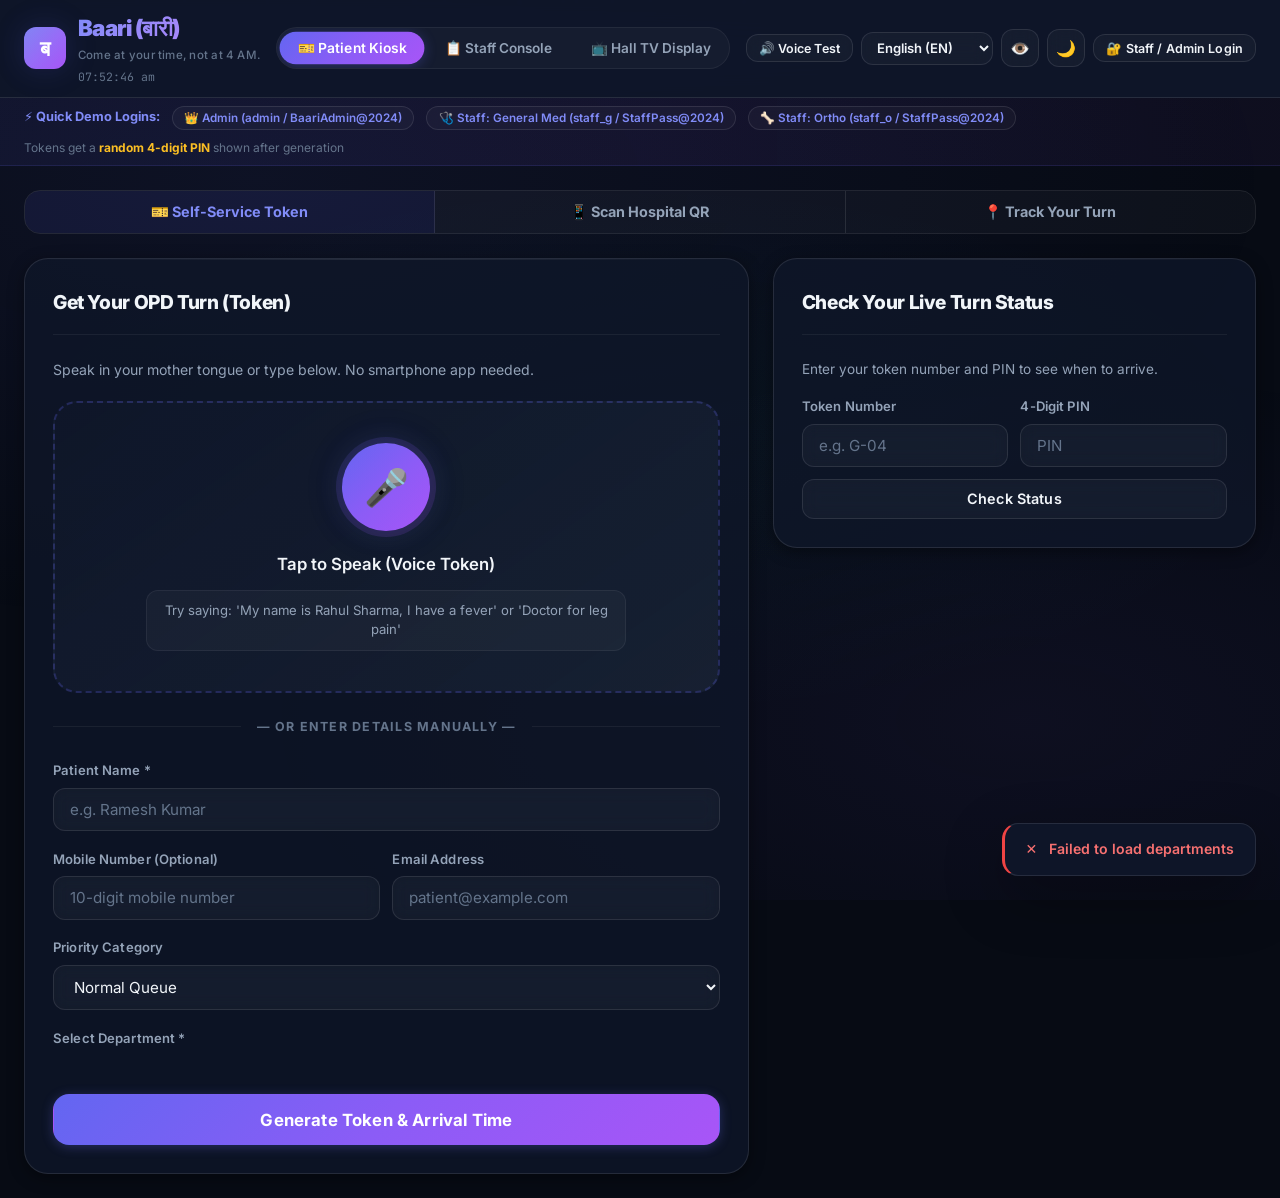
==== commit ad872498: "feat(ui): add live clock, navigation back buttons, CSRF header support, and docs" ====
--- a/static/index.html
+++ b/static/index.html
@@ -21,6 +21,7 @@
         <div>
           <h1 class="brand-title" data-i18n="app_title">Baari (बारी)</h1>
           <span class="brand-subtitle" data-i18n="tagline">Come at your time, not at 4 AM.</span>
+          <span id="live-clock" style="font-size:0.72rem; color:var(--text-dim); font-family:var(--font-mono); display:block; margin-top:0.2rem;"></span>
         </div>
       </div>
 
@@ -79,7 +80,7 @@
         </button>
       </div>
       <div style="color:var(--text-dim); font-size:0.75rem;">
-        Patient Demo PIN: <strong style="color:#fbbf24;">1234</strong>
+        Tokens get a <strong style="color:#fbbf24;">random 4-digit PIN</strong> shown after generation
       </div>
     </div>
 
@@ -252,6 +253,7 @@
         <div id="subtab-qr-scan" class="sub-tab-content">
           <div class="card" style="max-width:720px; margin:0 auto;">
             <div class="card-header">
+              <button class="btn btn-secondary" style="margin-bottom:1rem;" onclick="BaariPatient.switchSubTab('self-service')">&larr; Back</button>
               <h2 class="card-title">📱 Scan Hospital QR to Register</h2>
             </div>
             <p style="color:var(--text-muted); font-size:0.88rem; margin-bottom:1.5rem;">
@@ -371,6 +373,7 @@
         <div id="subtab-track-status" class="sub-tab-content">
           <div class="card" style="max-width:640px; margin:0 auto;">
             <div class="card-header">
+              <button class="btn btn-secondary" style="margin-bottom:1rem;" onclick="BaariPatient.switchSubTab('self-service')">&larr; Back</button>
               <h2 class="card-title">📍 Track Your Queue Position</h2>
             </div>
             <p style="color:var(--text-muted); font-size:0.88rem; margin-bottom:1.5rem;">
@@ -403,6 +406,9 @@
            VIEW 2: STAFF CONSOLE
            ================================================================== -->
       <section id="view-staff" class="view-section">
+        <div class="view-back-bar" style="margin-bottom:1rem;">
+          <button class="btn btn-secondary" style="font-size:0.82rem; padding:0.35rem 0.9rem;" onclick="BaariApp.navigateTo('patient')" aria-label="Back to Home">&larr; Home</button>
+        </div>
         <div id="staff-login-warning" class="card" style="text-align:center; padding:3rem; display:none;">
           <div class="empty-state-icon">🔒</div>
           <h3 style="margin-bottom:0.75rem;">Staff Login Required</h3>
@@ -500,6 +506,9 @@
            VIEW 3: WAITING HALL TV DISPLAY BOARD
            ================================================================== -->
       <section id="view-display" class="view-section">
+        <div class="view-back-bar" style="margin-bottom:1rem;">
+          <button class="btn btn-secondary" style="font-size:0.82rem; padding:0.35rem 0.9rem;" onclick="BaariApp.navigateTo('patient')" aria-label="Back to Home">&larr; Home</button>
+        </div>
         <div class="card" style="margin-bottom:1.5rem;">
           <div style="display:flex; justify-content:space-between; align-items:center; flex-wrap:wrap; gap:1rem; border-bottom:1px solid var(--border-subtle); padding-bottom:1rem; margin-bottom:1.5rem;">
             <div style="display:flex; align-items:center; gap:0.75rem;">
@@ -550,6 +559,9 @@
            VIEW 4: HOSPITAL QR POSTER HUB
            ================================================================== -->
       <section id="view-qrhub" class="view-section">
+        <div class="view-back-bar" style="margin-bottom:1rem;">
+          <button class="btn btn-secondary" style="font-size:0.82rem; padding:0.35rem 0.9rem;" onclick="BaariApp.navigateTo('patient')" aria-label="Back to Home">&larr; Home</button>
+        </div>
         <div class="card" style="margin-bottom:1.5rem;">
           <div class="card-header">
             <div>
@@ -621,6 +633,9 @@
            VIEW 5: SIMULATION
            ================================================================== -->
       <section id="view-simulation" class="view-section">
+        <div class="view-back-bar" style="margin-bottom:1rem;">
+          <button class="btn btn-secondary" style="font-size:0.82rem; padding:0.35rem 0.9rem;" onclick="BaariApp.navigateTo('patient')" aria-label="Back to Home">&larr; Home</button>
+        </div>
         <div class="card" style="margin-bottom:1.5rem;">
           <div class="card-header">
             <div>
@@ -685,6 +700,9 @@
            VIEW 6: ADMIN CONTROL CENTER
            ================================================================== -->
       <section id="view-admin" class="view-section">
+        <div class="view-back-bar" style="margin-bottom:1rem;">
+          <button class="btn btn-secondary" style="font-size:0.82rem; padding:0.35rem 0.9rem;" onclick="BaariApp.navigateTo('patient')" aria-label="Back to Home">&#8592; Home</button>
+        </div>
         <div id="admin-access-warning" class="card" style="text-align:center; padding:3rem; display:none;">
           <div class="empty-state-icon">🔒</div>
           <h3 style="margin-bottom:0.75rem;">Administrator Privileges Required</h3>
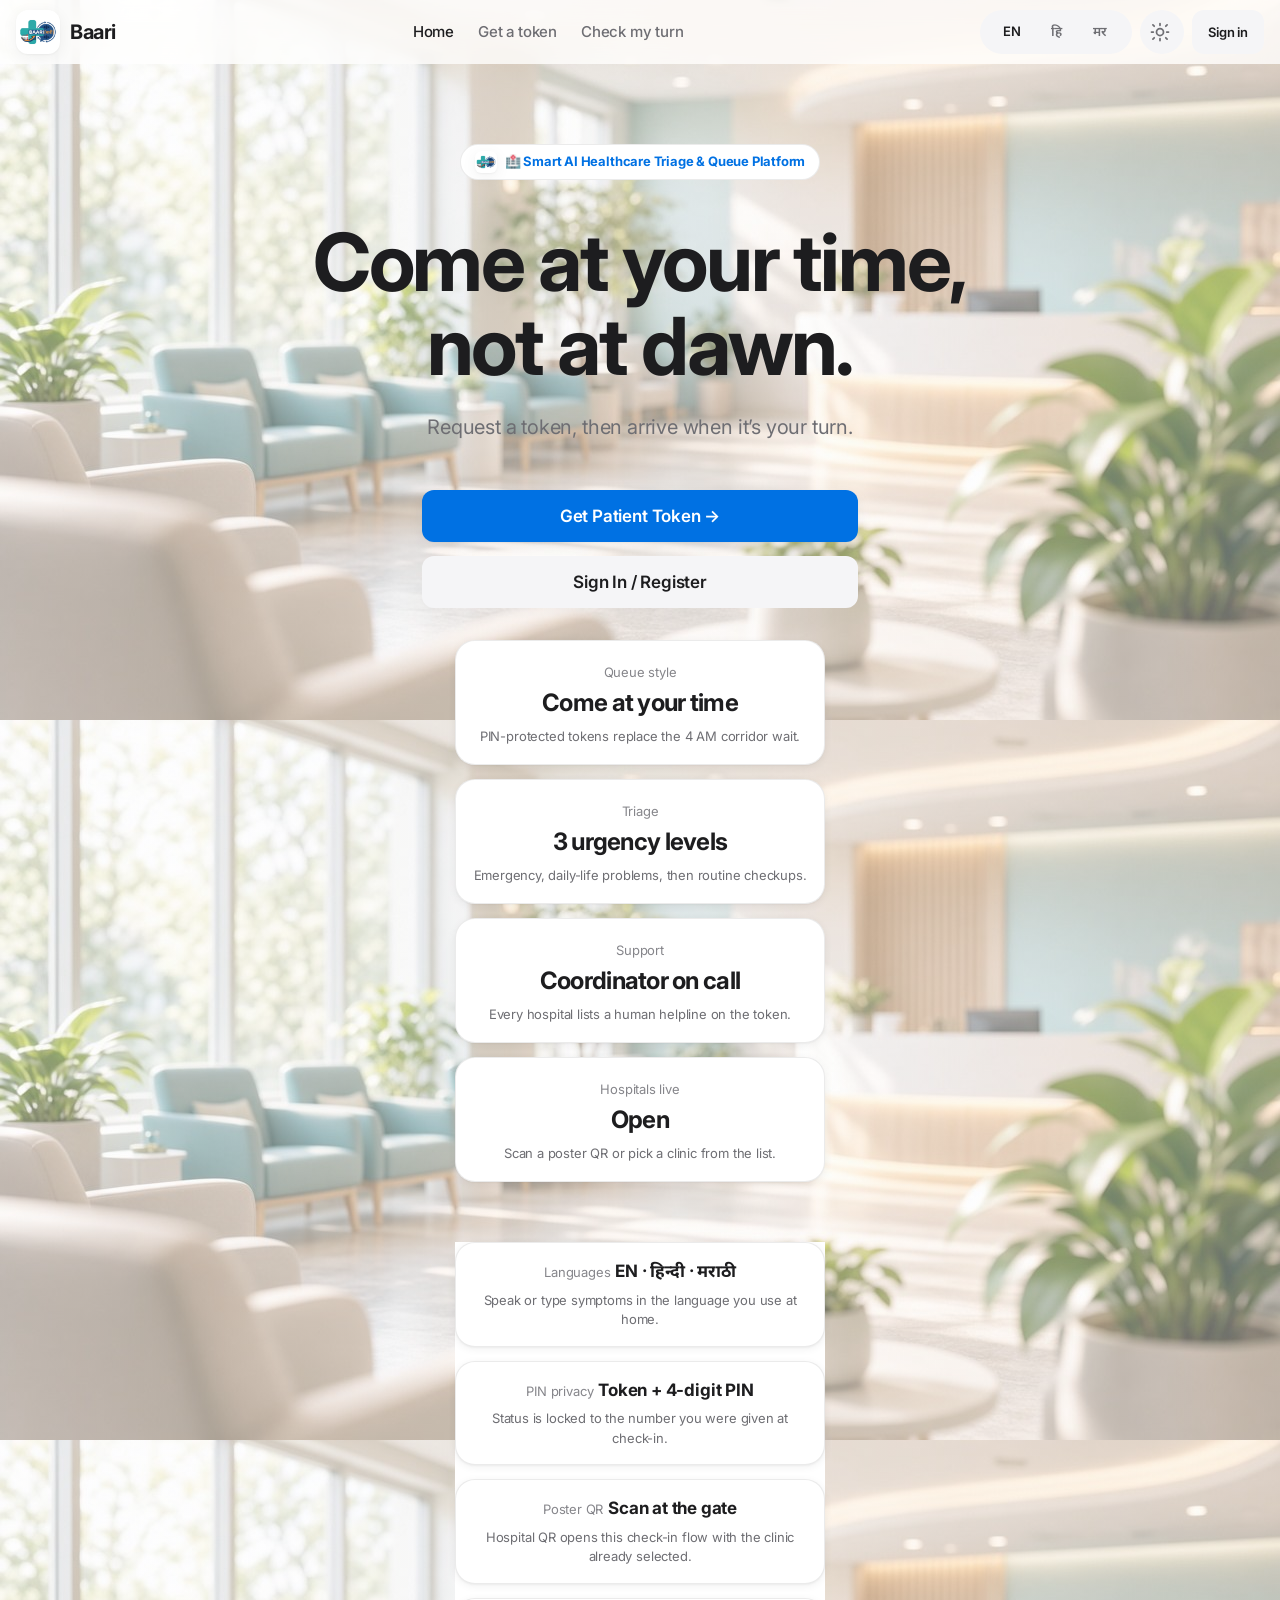
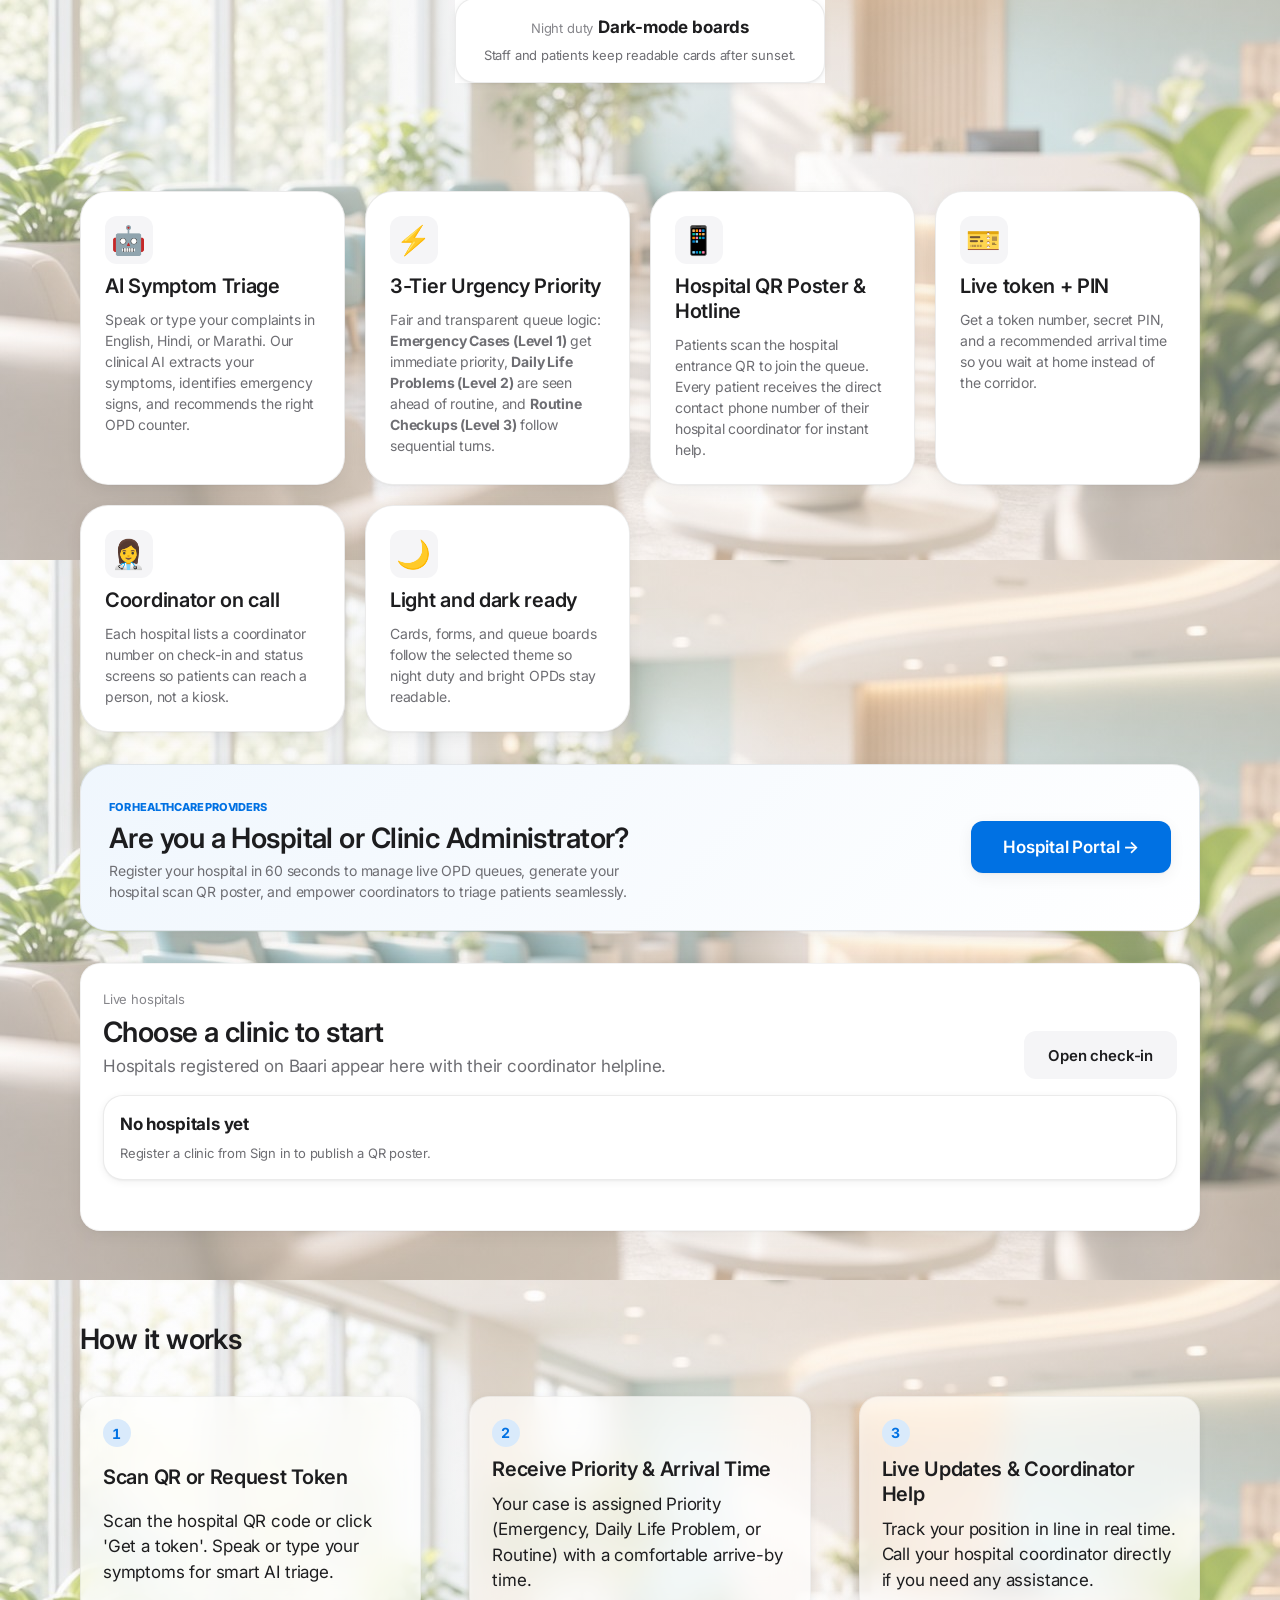
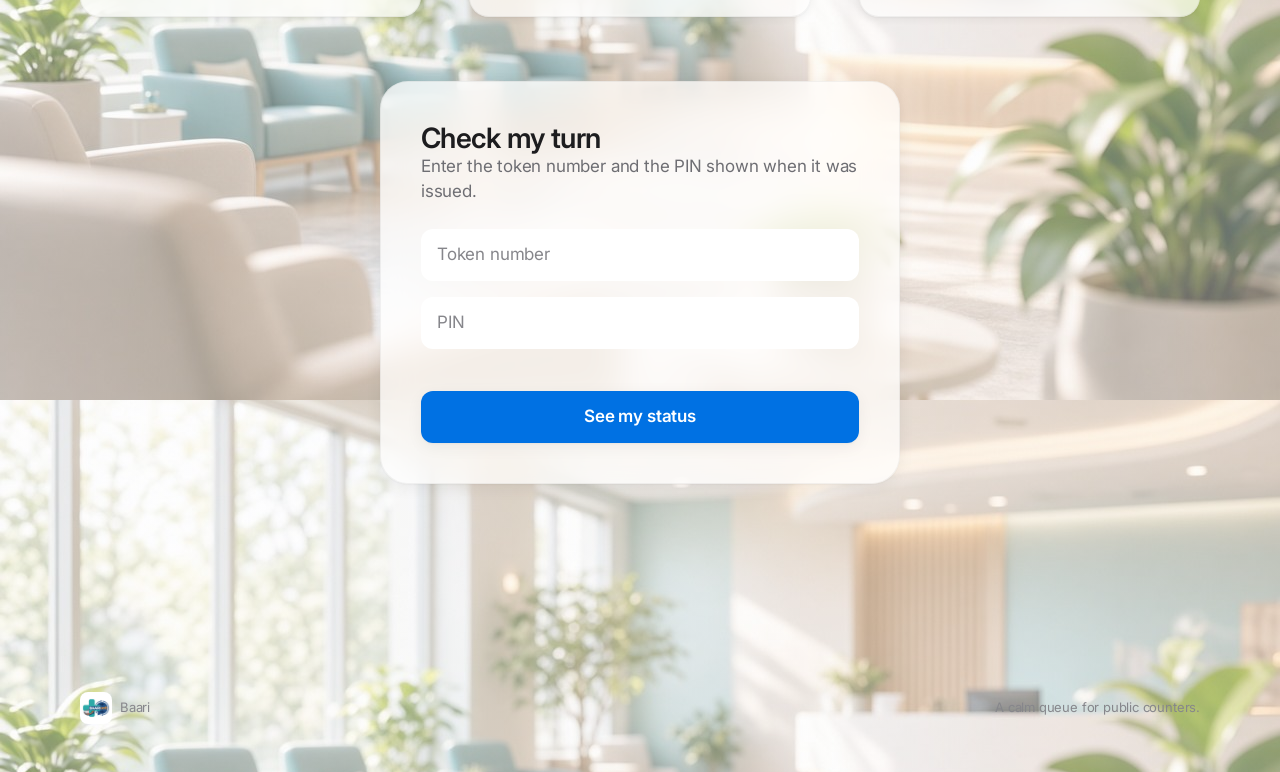
==== commit 85bfd949: "feat: complete full application update with modern UI, AI triage, and backend fixes" ====
--- a/static/index.html
+++ b/static/index.html
@@ -1,1009 +1,281 @@
 <!DOCTYPE html>
 <html lang="en">
 <head>
-  <meta charset="UTF-8">
-  <meta name="viewport" content="width=device-width, initial-scale=1.0">
-  <title>Baari (बारी) — Hospital OPD Queue Management System</title>
-  <meta name="description" content="Baari: Come at your time, not at 4 AM. Self-hosted, accessible OPD queue management with voice token generation in Hindi, Marathi, and English.">
-  <link rel="stylesheet" href="/static/css/style.css">
-  <link rel="icon" href="data:image/svg+xml,<svg xmlns='http://www.w3.org/2000/svg' viewBox='0 0 100 100'><text y='.9em' font-size='90'>🏥</text></svg>">
+  <meta charset="utf-8">
+  <meta name="viewport" content="width=device-width, initial-scale=1, viewport-fit=cover">
+  <meta name="color-scheme" content="light dark">
+  <meta name="theme-color" media="(prefers-color-scheme: light)" content="#fbfbfd">
+  <meta name="theme-color" media="(prefers-color-scheme: dark)" content="#000000">
+  <title>Baari Healthcare · Calm, Intelligent Hospital OPD Queues</title>
+  <link rel="icon" type="image/png" href="assets/favicon.png">
+  <link rel="stylesheet" href="css/tokens.css">
+  <link rel="stylesheet" href="css/base.css">
+  <link rel="stylesheet" href="css/components.css">
+  <link rel="stylesheet" href="css/motion.css">
+  <link rel="stylesheet" href="css/pages.css">
+  <script type="module" src="js/theme.js"></script>
+  <script type="module" src="js/i18n.js"></script>
+  <script type="module" src="js/motion.js"></script>
+  <script type="module" src="js/ui.js"></script>
+  <script type="module" src="js/index.js"></script>
+  <style>
+    .features-grid {
+      display: grid;
+      grid-template-columns: repeat(auto-fit, minmax(260px, 1fr));
+      gap: 20px;
+      margin: 32px 0;
+    }
+    .feature-card {
+      background: var(--surface);
+      border: 1px solid var(--line);
+      border-radius: var(--radius-lg, 18px);
+      padding: 24px;
+      box-shadow: var(--shadow-1);
+      display: flex;
+      flex-direction: column;
+      gap: 10px;
+    }
+    .feature-icon {
+      font-size: 28px;
+      width: 48px; height: 48px; border-radius: 12px;
+      background: var(--surface-2);
+      display: flex; align-items: center; justify-content: center;
+    }
+    .portal-banner {
+      background: var(--surface);
+      border: 1px solid var(--line);
+      border-radius: var(--radius-lg, 20px);
+      padding: 28px;
+      margin: 32px 0;
+      display: flex;
+      flex-wrap: wrap;
+      align-items: center;
+      justify-content: space-between;
+      gap: 20px;
+    }
+  </style>
 </head>
 <body>
-  <!-- Ambient floating particles -->
-  <div id="particles-container" aria-hidden="true"></div>
-
-  <div class="app-container">
-
-    <!-- ── App Header ──────────────────────────────────────────────────────── -->
-    <header class="app-header">
-      <div class="brand">
-        <div class="brand-icon">ब</div>
+  <a class="skip-link" href="#main" data-i18n="skip">Skip to content</a>
+  <div class="offline-banner" id="offline-banner" hidden data-i18n="errors.offline">You’re offline. We’ll keep trying.</div>
+  
+  <header class="nav" data-nav>
+    <div class="nav-inner">
+      <a class="nav-brand" href="index.html">
+        <img class="brand-logo" src="assets/logo.png" alt="Baari" width="44" height="44">
+        <span data-i18n="brand">Baari Healthcare</span>
+      </a>
+      <nav class="nav-links" aria-label="Primary">
+        <a class="nav-link is-active" href="index.html" data-i18n="nav.home">Home</a>
+        <a class="nav-link" href="token.html" data-i18n="nav.getToken">Get a token</a>
+        <a class="nav-link" href="status.html" data-i18n="nav.checkTurn">Check my turn</a>
+      </nav>
+      <div class="nav-actions">
+        <div class="lang-switch" role="group" data-i18n-aria="nav.language">
+          <button type="button" data-lang-btn="en">EN</button>
+          <button type="button" data-lang-btn="hi">हि</button>
+          <button type="button" data-lang-btn="mr">मर</button>
+        </div>
+        <button class="theme-toggle" type="button" data-theme-toggle data-i18n-aria="nav.toggleTheme">
+          <svg class="icon" aria-hidden="true"><use href="assets/icons.svg#sun"></use></svg>
+        </button>
+        <div data-auth-slot></div>
+      </div>
+    </div>
+  </header>
+
+  <main id="main">
+    <section class="page home-hero">
+      <div class="hero-chip" style="margin-bottom:16px;display:inline-flex;align-items:center;gap:8px;padding:6px 14px;border-radius:999px;border:1px solid var(--line);color:var(--accent);font-size:13px;font-weight:700">
+        <img class="brand-logo" src="assets/logo.png" alt="" width="22" height="22" style="width:22px;height:22px;padding:1px;border-radius:6px">
+        <span>🏥 Smart AI Healthcare Triage & Queue Platform</span>
+      </div>
+      <h1 class="display" data-enter data-i18n="home.title">Come at your time, not at dawn.</h1>
+      <p data-enter data-i18n="home.subtitle" style="max-width:580px;margin:0 auto 24px">
+        Intelligent hospital OPD check-in with AI symptom triage, 3-tier priority categorization (Emergency, Daily Life Problems, Routine), and direct coordinator phone support.
+      </p>
+      <div class="cluster" style="justify-content:center;gap:14px" data-enter>
+        <a class="btn btn-primary btn-lg" style="min-width:200px" href="token.html">Get Patient Token &rarr;</a>
+        <a class="btn btn-secondary btn-lg" style="min-width:180px" href="login.html">Sign In / Register</a>
+      </div>
+      <div class="home-stats" data-enter>
+        <article class="home-stat">
+          <span class="caption">Queue style</span>
+          <strong>Come at your time</strong>
+          <p class="muted" style="margin:6px 0 0;font-size:13px">PIN-protected tokens replace the 4 AM corridor wait.</p>
+        </article>
+        <article class="home-stat">
+          <span class="caption">Triage</span>
+          <strong>3 urgency levels</strong>
+          <p class="muted" style="margin:6px 0 0;font-size:13px">Emergency, daily-life problems, then routine checkups.</p>
+        </article>
+        <article class="home-stat">
+          <span class="caption">Support</span>
+          <strong>Coordinator on call</strong>
+          <p class="muted" style="margin:6px 0 0;font-size:13px">Every hospital lists a human helpline on the token.</p>
+        </article>
+        <article class="home-stat">
+          <span class="caption">Hospitals live</span>
+          <strong id="home-hospital-count">—</strong>
+          <p class="muted" style="margin:6px 0 0;font-size:13px">Scan a poster QR or pick a clinic from the list.</p>
+        </article>
+      </div>
+      <div class="trust-strip" data-enter>
+        <article class="trust-item">
+          <span class="caption">Languages</span>
+          <strong>EN · हिन्दी · मराठी</strong>
+          <p class="muted" style="margin:6px 0 0;font-size:13px">Speak or type symptoms in the language you use at home.</p>
+        </article>
+        <article class="trust-item">
+          <span class="caption">PIN privacy</span>
+          <strong>Token + 4-digit PIN</strong>
+          <p class="muted" style="margin:6px 0 0;font-size:13px">Status is locked to the number you were given at check-in.</p>
+        </article>
+        <article class="trust-item">
+          <span class="caption">Poster QR</span>
+          <strong>Scan at the gate</strong>
+          <p class="muted" style="margin:6px 0 0;font-size:13px">Hospital QR opens this check-in flow with the clinic already selected.</p>
+        </article>
+        <article class="trust-item">
+          <span class="caption">Night duty</span>
+          <strong>Dark-mode boards</strong>
+          <p class="muted" style="margin:6px 0 0;font-size:13px">Staff and patients keep readable cards after sunset.</p>
+        </article>
+      </div>
+    </section>
+
+    <!-- Key Highlights -->
+    <section class="page" data-reveal style="padding-top:0">
+      <div class="features-grid">
+        <div class="feature-card">
+          <div class="feature-icon">🤖</div>
+          <h3 class="headline" style="margin:0">AI Symptom Triage</h3>
+          <p class="muted" style="margin:0;font-size:14px">
+            Speak or type your complaints in English, Hindi, or Marathi. Our clinical AI extracts your symptoms, identifies emergency signs, and recommends the right OPD counter.
+          </p>
+        </div>
+        <div class="feature-card">
+          <div class="feature-icon">⚡</div>
+          <h3 class="headline" style="margin:0">3-Tier Urgency Priority</h3>
+          <p class="muted" style="margin:0;font-size:14px">
+            Fair and transparent queue logic: <strong>Emergency Cases (Level 1)</strong> get immediate priority, <strong>Daily Life Problems (Level 2)</strong> are seen ahead of routine, and <strong>Routine Checkups (Level 3)</strong> follow sequential turns.
+          </p>
+        </div>
+        <div class="feature-card">
+          <div class="feature-icon">📱</div>
+          <h3 class="headline" style="margin:0">Hospital QR Poster & Hotline</h3>
+          <p class="muted" style="margin:0;font-size:14px">
+            Patients scan the hospital entrance QR to join the queue. Every patient receives the direct contact phone number of their hospital coordinator for instant help.
+          </p>
+        </div>
+        <div class="feature-card">
+          <div class="feature-icon">🎫</div>
+          <h3 class="headline" style="margin:0">Live token + PIN</h3>
+          <p class="muted" style="margin:0;font-size:14px">
+            Get a token number, secret PIN, and a recommended arrival time so you wait at home instead of the corridor.
+          </p>
+        </div>
+        <div class="feature-card">
+          <div class="feature-icon">👩‍⚕️</div>
+          <h3 class="headline" style="margin:0">Coordinator on call</h3>
+          <p class="muted" style="margin:0;font-size:14px">
+            Each hospital lists a coordinator number on check-in and status screens so patients can reach a person, not a kiosk.
+          </p>
+        </div>
+        <div class="feature-card">
+          <div class="feature-icon">🌙</div>
+          <h3 class="headline" style="margin:0">Light and dark ready</h3>
+          <p class="muted" style="margin:0;font-size:14px">
+            Cards, forms, and queue boards follow the selected theme so night duty and bright OPDs stay readable.
+          </p>
+        </div>
+      </div>
+
+      <!-- Hospital Portal Banner -->
+      <div class="portal-banner">
         <div>
-          <h1 class="brand-title" data-i18n="app_title">Baari (बारी)</h1>
-          <span class="brand-subtitle" data-i18n="tagline">Come at your time, not at 4 AM.</span>
-          <span id="live-clock" style="font-size:0.72rem; color:var(--text-dim); font-family:var(--font-mono); display:block; margin-top:0.2rem;"></span>
-        </div>
-      </div>
-
-      <nav class="nav-tabs" aria-label="Main Navigation">
-        <button class="tab-btn active" data-view="patient" id="nav-btn-patient">
-          <span data-i18n="nav_patient">🎫 Patient Kiosk & QR</span>
-        </button>
-        <button class="tab-btn" data-view="staff" id="nav-btn-staff">
-          <span data-i18n="nav_staff">📋 Staff Console</span>
-        </button>
-        <button class="tab-btn" data-view="display" id="nav-btn-display">
-          <span>📺 Hall TV Display</span>
-        </button>
-        <button class="tab-btn" data-view="qrhub" id="nav-btn-qrhub">
-          <span>🖨️ Hospital QR Poster</span>
-        </button>
-        <button class="tab-btn" data-view="simulation" id="nav-btn-sim">
-          <span data-i18n="nav_sim">📊 OPD Simulation</span>
-        </button>
-        <button class="tab-btn" data-view="admin" id="nav-btn-admin">
-          <span data-i18n="nav_admin">⚙️ Admin Control</span>
-        </button>
-      </nav>
-
-      <div class="header-actions">
-        <button class="btn btn-secondary" style="padding:0.35rem 0.75rem; font-size:0.78rem;" onclick="window.testBaariSpeech(currentLang || 'hi')" title="Test Natural Speech (Edge-TTS)">
-          🔊 Voice Test
-        </button>
-        <select id="lang-select" class="lang-selector" aria-label="Select Language">
-          <option value="en">English (EN)</option>
-          <option value="hi">हिंदी (Hindi)</option>
-          <option value="mr">मराठी (Marathi)</option>
-        </select>
-        <button class="icon-btn" id="toggle-hc" title="High Contrast Mode" aria-label="Toggle High Contrast">
-          👁️
-        </button>
-        <button class="icon-btn" id="toggle-theme" title="Toggle Light/Dark Theme" aria-label="Toggle Theme">
-          🌙
-        </button>
-        <div id="header-user-status"></div>
-      </div>
-    </header>
-
-    <!-- ── Demo Credentials Quick-Bar ─────────────────────────────────────── -->
-    <div class="demo-banner">
-      <div class="demo-banner-content">
-        <strong style="color:var(--color-primary-light,#818cf8);">⚡ Quick Demo Logins:</strong>
-        <button class="demo-pill-btn" onclick="BaariApp.openLoginModal('admin', 'BaariAdmin@2024')">
-          👑 Admin (admin / BaariAdmin@2024)
-        </button>
-        <button class="demo-pill-btn" onclick="BaariApp.openLoginModal('staff_g', 'StaffPass@2024')">
-          🩺 Staff: General Med (staff_g / StaffPass@2024)
-        </button>
-        <button class="demo-pill-btn" onclick="BaariApp.openLoginModal('staff_o', 'StaffPass@2024')">
-          🦴 Staff: Ortho (staff_o / StaffPass@2024)
-        </button>
-      </div>
-      <div style="color:var(--text-dim); font-size:0.75rem;">
-        Tokens get a <strong style="color:#fbbf24;">random 4-digit PIN</strong> shown after generation
-      </div>
-    </div>
-
-    <!-- ── Main Views ──────────────────────────────────────────────────────── -->
-    <main class="main-content">
-
-      <!-- ==================================================================
-           VIEW 1: PATIENT KIOSK & STATUS TRACKER
-           ================================================================== -->
-      <section id="view-patient" class="view-section active">
-
-        <!-- Sub-tabs: Self-Service vs QR Scan -->
-        <div class="sub-tabs">
-          <button class="sub-tab-btn active" data-subtab="self-service" onclick="BaariPatient.switchSubTab('self-service')">
-            🎫 Self-Service Token
-          </button>
-          <button class="sub-tab-btn" data-subtab="qr-scan" onclick="BaariPatient.switchSubTab('qr-scan')">
-            📱 Scan Hospital QR
-          </button>
-          <button class="sub-tab-btn" data-subtab="track-status" onclick="BaariPatient.switchSubTab('track-status')">
-            📍 Track Your Turn
-          </button>
-        </div>
-
-        <!-- Sub-tab 1: Self-Service Token -->
-        <div id="subtab-self-service" class="sub-tab-content active">
-          <div class="kiosk-grid">
-            <!-- Left Column: Request Token -->
-            <div class="card">
-              <div class="card-header">
-                <h2 class="card-title" data-i18n="kiosk_heading">🎫 Get Your OPD Turn</h2>
-              </div>
-              <p style="color:var(--text-muted); font-size:0.88rem; margin-bottom:1.25rem;" data-i18n="kiosk_sub">
-                Speak in your mother tongue or type below. No smartphone app needed.
-              </p>
-
-              <!-- Voice Input -->
-              <div class="voice-kiosk-box" id="voice-box">
-                <button class="mic-circle" id="mic-btn" type="button" onclick="BaariPatient.toggleVoice()" aria-label="Activate Voice Token Request">
-                  🎤
-                </button>
-                <div class="voice-status-text" id="voice-status" data-i18n="voice_mic_idle">
-                  Tap to Speak (Voice Token)
-                </div>
-                <div class="voice-hint-examples" data-i18n="voice_mic_help">
-                  Try: "My name is Rahul, I have a fever" or "हड्डी के डॉक्टर को दिखाना है"
-                </div>
-              </div>
-
-              <div class="divider-text" data-i18n="or_type">OR ENTER DETAILS MANUALLY</div>
-
-              <!-- Manual Form -->
-              <form id="token-form">
-                <div class="form-group">
-                  <label class="form-label" for="patient-name" data-i18n="label_name">Patient Name *</label>
-                  <input class="form-control" type="text" id="patient-name" required placeholder="e.g. Ramesh Kumar">
-                </div>
-                <div style="display:grid; grid-template-columns: 1fr 1fr; gap:0.75rem;">
-                  <div class="form-group">
-                    <label class="form-label" for="patient-phone" data-i18n="label_phone">Mobile Number</label>
-                    <input class="form-control" type="tel" id="patient-phone" placeholder="10-digit mobile number">
-                  </div>
-                  <div class="form-group">
-                    <label class="form-label" for="patient-email">Email Address</label>
-                    <input class="form-control" type="email" id="patient-email" placeholder="patient@example.com">
-                  </div>
-                </div>
-                <div class="form-group">
-                  <label class="form-label" for="patient-priority">Priority Category</label>
-                  <select class="form-control" id="patient-priority">
-                    <option value="normal" selected>Normal Queue</option>
-                    <option value="priority">Priority (Senior Citizen 60+ / Pregnant / Infant)</option>
-                    <option value="emergency">Emergency Triage</option>
-                  </select>
-                </div>
-                <div class="form-group">
-                  <label class="form-label" data-i18n="label_dept">Select Department *</label>
-                  <div class="department-cards" id="dept-cards-container"></div>
-                </div>
-                <button class="btn btn-primary btn-large" type="submit" style="width:100%; margin-top:0.75rem;" data-i18n="btn_request_token">
-                  Generate Token & Arrival Time
-                </button>
-              </form>
-            </div>
-
-            <!-- Right Column: Quick Lookup & Active Card -->
-            <div>
-              <div class="card" style="margin-bottom:1.5rem;">
-                <div class="card-header">
-                  <h3 class="card-title" data-i18n="track_heading">🔍 Check Your Turn Status</h3>
-                </div>
-                <p style="color:var(--text-muted); font-size:0.85rem; margin-bottom:1rem;" data-i18n="track_sub">
-                  Enter your token number and PIN to see when to arrive.
-                </p>
-                <form onsubmit="BaariPatient.handleLookup(event)">
-                  <div style="display:grid; grid-template-columns: 1fr 1fr; gap:0.75rem; margin-bottom:0.75rem;">
-                    <div>
-                      <label class="form-label" for="lookup-token-num">Token Number</label>
-                      <input class="form-control" type="text" id="lookup-token-num" required placeholder="e.g. G-04">
-                    </div>
-                    <div>
-                      <label class="form-label" for="lookup-pin">4-Digit PIN</label>
-                      <input class="form-control" type="password" id="lookup-pin" required maxlength="4" placeholder="PIN">
-                    </div>
-                  </div>
-                  <button class="btn btn-secondary" type="submit" style="width:100%;" data-i18n="btn_check_status">
-                    Check Status
-                  </button>
-                </form>
-              </div>
-
-              <!-- Live Active Token Status Card -->
-              <div class="card" id="live-status-card" style="display:none;">
-                <div style="display:flex; justify-content:space-between; align-items:flex-start; margin-bottom:1rem;">
-                  <div>
-                    <div style="font-size:0.78rem; font-weight:700; color:var(--text-muted);" id="live-dept-name">General Medicine</div>
-                    <div style="font-size:1.1rem; font-weight:800; color:var(--text-main);" id="live-patient-name">Patient Name</div>
-                  </div>
-                  <div style="text-align:right;">
-                    <div style="font-family:var(--font-mono); font-size:2.2rem; font-weight:900;" id="live-token-num" class="token-big-num">G-01</div>
-                    <div style="font-size:0.78rem; color:#34d399; font-weight:700;" id="live-queue-pos"></div>
-                  </div>
-                </div>
-
-                <!-- Stepper -->
-                <div class="stepper-container">
-                  <div class="stepper">
-                    <div class="step-item" id="step-1">
-                      <div class="step-circle">1</div>
-                      <div class="step-label" data-i18n="stepper_1">Token</div>
-                    </div>
-                    <div class="step-item" id="step-2">
-                      <div class="step-circle">2</div>
-                      <div class="step-label" data-i18n="stepper_2">Home</div>
-                    </div>
-                    <div class="step-item" id="step-3">
-                      <div class="step-circle">3</div>
-                      <div class="step-label" data-i18n="stepper_3">Travel</div>
-                    </div>
-                    <div class="step-item" id="step-4">
-                      <div class="step-circle">4</div>
-                      <div class="step-label" data-i18n="stepper_4">Cabin</div>
-                    </div>
-                  </div>
-                </div>
-
-                <div id="live-advice-box" style="background:var(--bg-glass); padding:1rem; border-radius:var(--radius-lg); border:1px solid var(--border-subtle); margin:1rem 0; text-align:center;"></div>
-
-                <!-- Travel Time Buffer Slider -->
-                <div style="margin-top:1.25rem; border-top:1px solid var(--border-subtle); padding-top:1rem;">
-                  <div style="display:flex; justify-content:space-between; align-items:center; margin-bottom:0.4rem;">
-                    <span style="font-size:0.85rem; font-weight:600; color:var(--text-muted);" data-i18n="travel_slider_label">
-                      Adjust your travel time from home:
-                    </span>
-                    <strong style="color:var(--color-primary-light,#818cf8); font-size:0.9rem;" id="travel-slider-val">15 min</strong>
-                  </div>
-                  <input type="range" id="travel-slider" min="5" max="90" step="5" value="15">
-                  <div style="display:flex; justify-content:space-between; font-size:0.72rem; color:var(--text-dim); margin-top:0.25rem;">
-                    <span>5m (Nearby)</span>
-                    <span>45m</span>
-                    <span>90m (Far)</span>
-                  </div>
-                </div>
-              </div>
+          <span style="font-size:11px;font-weight:800;color:var(--accent);text-transform:uppercase">For Healthcare Providers</span>
+          <h2 class="title-2" style="margin:4px 0 6px">Are you a Hospital or Clinic Administrator?</h2>
+          <p class="muted" style="margin:0;font-size:14px;max-width:540px">
+            Register your hospital in 60 seconds to manage live OPD queues, generate your hospital scan QR poster, and empower coordinators to triage patients seamlessly.
+          </p>
+        </div>
+        <div>
+          <a href="login.html" class="btn btn-primary btn-lg">Hospital Portal &rarr;</a>
+        </div>
+      </div>
+
+      <div class="card boxed" style="padding:22px;margin-bottom:28px">
+        <div class="spread" style="align-items:flex-end">
+          <div>
+            <span class="caption">Live hospitals</span>
+            <h2 class="title-2" style="margin:4px 0 6px">Choose a clinic to start</h2>
+            <p class="muted" style="margin:0">Hospitals registered on Baari appear here with their coordinator helpline.</p>
+          </div>
+          <a class="btn btn-secondary" href="token.html">Open check-in</a>
+        </div>
+        <div class="hospital-chip-row home-hospitals" id="home-hospital-list" style="margin-top:16px"></div>
+      </div>
+    </section>
+
+    <!-- Step Guide -->
+    <section class="page steps" data-reveal>
+      <h2 class="title-2" data-i18n="home.how">How It Works</h2>
+      <ol>
+        <li class="step">
+          <span class="step-index">1</span>
+          <h3 class="headline">Scan QR or Request Token</h3>
+          <p>Scan the hospital QR code or click 'Get a token'. Speak or type your symptoms for smart AI triage.</p>
+        </li>
+        <li class="step">
+          <span class="step-index">2</span>
+          <h3 class="headline">Receive Priority & Arrival Time</h3>
+          <p>Your case is assigned Priority (Emergency, Daily Life Problem, or Routine) with a comfortable arrive-by time.</p>
+        </li>
+        <li class="step">
+          <span class="step-index">3</span>
+          <h3 class="headline">Live Updates & Coordinator Help</h3>
+          <p>Track your position in line in real time. Call your hospital coordinator directly if you need any assistance.</p>
+        </li>
+      </ol>
+    </section>
+
+    <!-- Check Turn Section -->
+    <section class="page check-turn" id="check" data-reveal>
+      <div class="card card-hero">
+        <h2 class="title-2" data-i18n="home.checkTitle">Check my turn</h2>
+        <p class="muted" data-i18n="home.checkHelp">Enter the token number (e.g. G-01) and the 4-digit PIN.</p>
+        <form class="stack" id="lookup-form" style="margin-top:24px">
+          <div class="field">
+            <div class="field-control">
+              <input class="field-input" id="lookup-token" name="token" autocomplete="off" placeholder=" " required>
+              <label class="field-label" for="lookup-token" data-i18n="home.token">Token number</label>
             </div>
           </div>
-        </div>
-
-        <!-- Sub-tab 2: QR Scan Registration -->
-        <div id="subtab-qr-scan" class="sub-tab-content">
-          <div class="card" style="max-width:720px; margin:0 auto;">
-            <div class="card-header">
-              <button class="btn btn-secondary" style="margin-bottom:1rem;" onclick="BaariPatient.switchSubTab('self-service')">&larr; Back</button>
-              <h2 class="card-title">📱 Scan Hospital QR to Register</h2>
+          <div class="field">
+            <div class="field-control">
+              <input class="field-input" id="lookup-pin" name="pin" inputmode="numeric" autocomplete="off" placeholder=" " maxlength="6" required>
+              <label class="field-label" for="lookup-pin" data-i18n="home.pin">PIN</label>
             </div>
-            <p style="color:var(--text-muted); font-size:0.88rem; margin-bottom:1.5rem;">
-              Point your camera at the hospital counter QR code, upload a photo, or click a demo hospital below.
-            </p>
-
-            <!-- Scanner Box with High-Tech Viewfinder -->
-            <div class="qr-scanner-box">
-              <div class="qr-viewfinder" id="qr-viewfinder">
-                <span class="viewfinder-corner corner-tl"></span>
-                <span class="viewfinder-corner corner-tr"></span>
-                <span class="viewfinder-corner corner-bl"></span>
-                <span class="viewfinder-corner corner-br"></span>
-                <div class="laser-scanner" id="qr-scanner-laser" style="display:none;"></div>
-                <video id="qr-scanner-video" autoplay playsinline muted></video>
-                <canvas id="qr-scanner-canvas" style="display:none;"></canvas>
-                <div class="viewfinder-placeholder" id="qr-placeholder">
-                  <div style="font-size:3rem; margin-bottom:0.5rem;">📷</div>
-                  <div style="font-weight:700; color:var(--text-main);">Hospital QR Scanner</div>
-                  <div style="font-size:0.8rem; color:var(--text-muted); margin-top:0.25rem;">Camera is inactive</div>
-                </div>
-              </div>
-
-              <!-- Action Controls -->
-              <div style="display:flex; justify-content:center; gap:0.75rem; flex-wrap:wrap; margin-top:1.25rem;">
-                <button class="btn btn-primary btn-large" id="qr-scan-start-btn" onclick="BaariPatient.startQRScanner()">
-                  📷 Start Camera & Scan QR
-                </button>
-                <button class="btn btn-danger btn-large" id="qr-scan-stop-btn" style="display:none;" onclick="BaariPatient.stopQRScanner()">
-                  ⏹ Stop Camera
-                </button>
-                <label class="btn btn-secondary" style="cursor:pointer; display:inline-flex; align-items:center;">
-                  📁 Upload QR Image
-                  <input type="file" id="qr-file-input" accept="image/*" style="display:none;" onchange="BaariPatient.handleQRImageUpload(event)">
-                </label>
-              </div>
-            </div>
-
-            <!-- Instant One-Click Test Chips -->
-            <div style="margin:1.75rem 0 1.25rem 0; padding:1.25rem; background:var(--bg-glass); border-radius:var(--radius-lg); border:1px solid var(--border-subtle);">
-              <div style="font-size:0.82rem; font-weight:800; color:var(--color-primary-light,#818cf8); text-transform:uppercase; letter-spacing:1px; margin-bottom:0.6rem;">
-                ⚡ One-Click Hospital Demo Scans (No Camera Needed):
-              </div>
-              <div style="display:flex; flex-wrap:wrap; gap:0.5rem;">
-                <button type="button" class="preset-chip" onclick="BaariPatient.testScanPreset('District Civil Hospital (Main Campus)', 'BAARI-GH-PUNE-01', 'G')">
-                  🏥 Civil Hospital (General Med)
-                </button>
-                <button type="button" class="preset-chip" onclick="BaariPatient.testScanPreset('District Civil Hospital (Main Campus)', 'BAARI-GH-PUNE-01', 'O')">
-                  🦴 Civil Hospital (Orthopedics)
-                </button>
-                <button type="button" class="preset-chip" onclick="BaariPatient.testScanPreset('AIIMS Community OPD Center', 'BAARI-AIIMS-DEL-02', 'P')">
-                  👶 AIIMS (Pediatrics)
-                </button>
-                <button type="button" class="preset-chip" onclick="BaariPatient.testScanPreset('KEM Memorial Hospital & Research', 'BAARI-KEM-MUM-03', 'Y')">
-                  🌸 KEM Hospital (Gynecology)
-                </button>
-              </div>
-            </div>
-
-            <!-- OR enter hospital code manually -->
-            <div class="divider-text">OR ENTER HOSPITAL CODE</div>
-            <div style="display:flex; gap:0.5rem; margin-bottom:1.5rem;">
-              <input class="form-control" type="text" id="manual-hospital-code" placeholder="e.g. BAARI-GH-PUNE-01">
-              <button class="btn btn-secondary" style="white-space:nowrap;" onclick="BaariPatient.lookupHospitalCode()">
-                Look Up Hospital
-              </button>
-            </div>
-
-            <!-- Verified Hospital Card (Appears after scan) -->
-            <div id="qr-verified-card" style="display:none; padding:1.25rem; background:var(--color-success-bg); border:1px solid rgba(16,185,129,0.35); border-radius:var(--radius-lg); margin-bottom:1.5rem; align-items:center; gap:1rem;">
-              <div style="font-size:2.2rem;">🏥</div>
-              <div style="flex:1;">
-                <div style="font-size:0.75rem; font-weight:800; color:#34d399; letter-spacing:1px;">✓ HOSPITAL VERIFIED</div>
-                <div style="font-size:1.2rem; font-weight:800; color:var(--text-main);" id="qr-hospital-name-display">—</div>
-                <div style="font-size:0.85rem; color:var(--text-muted);" id="qr-hospital-code-display">—</div>
-              </div>
-            </div>
-
-            <!-- QR Registration Form -->
-            <div id="qr-registration-section" style="display:none;">
-              <form id="qr-token-form" onsubmit="BaariPatient.handleQRRegistration(event)">
-                <div class="form-group">
-                  <label class="form-label" for="qr-patient-name">Your Full Name *</label>
-                  <input class="form-control" type="text" id="qr-patient-name" required placeholder="e.g. Rahul Sharma">
-                </div>
-                <div style="display:grid; grid-template-columns: 1fr 1fr; gap:0.75rem;">
-                  <div class="form-group">
-                    <label class="form-label" for="qr-patient-phone">Phone Number *</label>
-                    <input class="form-control" type="tel" id="qr-patient-phone" required placeholder="10-digit mobile number">
-                  </div>
-                  <div class="form-group">
-                    <label class="form-label" for="qr-patient-email">Email Address</label>
-                    <input class="form-control" type="email" id="qr-patient-email" placeholder="rahul@example.com">
-                  </div>
-                </div>
-                <div class="form-group">
-                  <label class="form-label" for="qr-patient-priority">Priority Category</label>
-                  <select class="form-control" id="qr-patient-priority">
-                    <option value="normal" selected>Normal Queue</option>
-                    <option value="priority">Priority (Senior Citizen 60+ / Pregnant / Infant)</option>
-                    <option value="emergency">Emergency</option>
-                  </select>
-                </div>
-                <div class="form-group">
-                  <label class="form-label">Select OPD Department *</label>
-                  <div class="department-cards" id="qr-dept-cards-container"></div>
-                </div>
-                <button class="btn btn-primary btn-large" type="submit" style="width:100%; margin-top:0.75rem;">
-                  🎫 Register Turn & Get Token
-                </button>
-              </form>
-            </div>
+            <p class="field-message" id="lookup-message"></p>
           </div>
-        </div>
-
-        <!-- Sub-tab 3: Track Status -->
-        <div id="subtab-track-status" class="sub-tab-content">
-          <div class="card" style="max-width:640px; margin:0 auto;">
-            <div class="card-header">
-              <button class="btn btn-secondary" style="margin-bottom:1rem;" onclick="BaariPatient.switchSubTab('self-service')">&larr; Back</button>
-              <h2 class="card-title">📍 Track Your Queue Position</h2>
-            </div>
-            <p style="color:var(--text-muted); font-size:0.88rem; margin-bottom:1.5rem;">
-              Enter your token number and 4-digit PIN to see your live queue status and when to leave home.
-            </p>
-            <form onsubmit="BaariPatient.handleLookup(event, true)">
-              <div style="display:grid; grid-template-columns: 1fr 1fr; gap:0.75rem; margin-bottom:0.75rem;">
-                <div>
-                  <label class="form-label" for="track-token-num">Token Number</label>
-                  <input class="form-control" type="text" id="track-token-num" required placeholder="e.g. G-04">
-                </div>
-                <div>
-                  <label class="form-label" for="track-pin">4-Digit PIN</label>
-                  <input class="form-control" type="password" id="track-pin" required maxlength="4" placeholder="PIN">
-                </div>
-              </div>
-              <button class="btn btn-primary btn-large" type="submit" style="width:100%;">
-                📍 Track My Turn
-              </button>
-            </form>
-
-            <div id="track-status-result" style="margin-top:1.5rem; display:none;">
-              <div id="track-status-content"></div>
-            </div>
-          </div>
-        </div>
-      </section>
-
-      <!-- ==================================================================
-           VIEW 2: STAFF CONSOLE
-           ================================================================== -->
-      <section id="view-staff" class="view-section">
-        <div class="view-back-bar" style="margin-bottom:1rem;">
-          <button class="btn btn-secondary" style="font-size:0.82rem; padding:0.35rem 0.9rem;" onclick="BaariApp.navigateTo('patient')" aria-label="Back to Home">&larr; Home</button>
-        </div>
-        <div id="staff-login-warning" class="card" style="text-align:center; padding:3rem; display:none;">
-          <div class="empty-state-icon">🔒</div>
-          <h3 style="margin-bottom:0.75rem;">Staff Login Required</h3>
-          <p style="color:var(--text-muted); margin-bottom:1.5rem;">
-            Please log in with your department staff credentials to manage the queue.
-          </p>
-          <button class="btn btn-primary" onclick="BaariApp.openLoginModal('staff_g', 'StaffPass@2024')">
-            Log in as Demo Staff
+          <button class="btn btn-primary btn-lg" type="submit" id="lookup-submit">
+            <span class="btn-label" data-i18n="home.checkBtn">See my status</span>
+            <span class="spinner" aria-hidden="true"></span>
           </button>
-        </div>
-
-        <div id="staff-console-content">
-          <div style="display:flex; justify-content:space-between; align-items:center; flex-wrap:wrap; gap:1rem; margin-bottom:1.25rem;">
-            <div style="display:flex; align-items:center; gap:0.75rem;">
-              <label for="staff-dept-select" style="font-weight:700; font-size:0.88rem; color:var(--text-muted);">Department:</label>
-              <select id="staff-dept-select" class="form-control" style="width:auto; font-weight:700;"></select>
-            </div>
-            <div style="display:flex; gap:0.75rem;">
-              <button class="btn btn-secondary" onclick="BaariStaff.openWalkinModal()" data-i18n="btn_issue_walkin">
-                ➕ Issue Walk-in Token
-              </button>
-              <button class="btn btn-primary btn-large" onclick="BaariStaff.callNext()" data-i18n="btn_call_next">
-                📢 Call Next Patient
-              </button>
-            </div>
-          </div>
-
-          <div id="staff-capacity-alert" class="capacity-alert" style="display:none;">
-            <div>
-              <strong style="color:#fbbf24;">⚠️ High Queue Congestion:</strong>
-              <span id="staff-capacity-msg" style="margin-left:0.5rem; font-size:0.85rem;"></span>
-            </div>
-          </div>
-
-          <div class="staff-stats-grid">
-            <div class="stat-card">
-              <span class="stat-label" data-i18n="active_doctors">Active Doctors</span>
-              <span class="stat-value" id="staff-stat-active-docs">0</span>
-            </div>
-            <div class="stat-card">
-              <span class="stat-label" data-i18n="waiting_patients">Waiting</span>
-              <span class="stat-value" id="staff-stat-waiting" style="color:var(--color-primary-light,#818cf8);">0</span>
-            </div>
-            <div class="stat-card">
-              <span class="stat-label" data-i18n="called_patients">In Cabin</span>
-              <span class="stat-value" id="staff-stat-called" style="color:#34d399;">0</span>
-            </div>
-            <div class="stat-card">
-              <span class="stat-label" data-i18n="done_today">Done Today</span>
-              <span class="stat-value" id="staff-stat-done">0</span>
-            </div>
-            <div class="stat-card">
-              <span class="stat-label" data-i18n="avg_service">Avg Service</span>
-              <span class="stat-value" id="staff-stat-avg-service">8.0 min</span>
-            </div>
-          </div>
-
-          <div style="display:grid; grid-template-columns: 1fr; gap:1.5rem;">
-            <div class="card">
-              <div class="card-header">
-                <h3 class="card-title">📋 Live Queue Board</h3>
-                <button class="btn btn-secondary" style="padding:0.35rem 0.8rem; font-size:0.8rem;" onclick="BaariStaff.refreshQueue()">
-                  ↻ Refresh
-                </button>
-              </div>
-              <div class="table-responsive">
-                <table class="data-table">
-                  <thead>
-                    <tr>
-                      <th>Token</th>
-                      <th>Patient</th>
-                      <th>Priority</th>
-                      <th>Status</th>
-                      <th>Location</th>
-                      <th>Wait Est.</th>
-                      <th>Actions</th>
-                    </tr>
-                  </thead>
-                  <tbody id="staff-queue-tbody"></tbody>
-                </table>
-              </div>
-            </div>
-
-            <div class="card">
-              <div class="card-header">
-                <h3 class="card-title">🩺 Doctor Counters</h3>
-              </div>
-              <div id="staff-doctors-roster"></div>
-            </div>
-          </div>
-        </div>
-      </section>
-
-      <!-- ==================================================================
-           VIEW 3: WAITING HALL TV DISPLAY BOARD
-           ================================================================== -->
-      <section id="view-display" class="view-section">
-        <div class="view-back-bar" style="margin-bottom:1rem;">
-          <button class="btn btn-secondary" style="font-size:0.82rem; padding:0.35rem 0.9rem;" onclick="BaariApp.navigateTo('patient')" aria-label="Back to Home">&larr; Home</button>
-        </div>
-        <div class="card" style="margin-bottom:1.5rem;">
-          <div style="display:flex; justify-content:space-between; align-items:center; flex-wrap:wrap; gap:1rem; border-bottom:1px solid var(--border-subtle); padding-bottom:1rem; margin-bottom:1.5rem;">
-            <div style="display:flex; align-items:center; gap:0.75rem;">
-              <span style="font-size:2rem;">📺</span>
-              <div>
-                <h2 style="font-size:1.4rem; font-weight:900; margin:0; color:var(--text-main);">OPD Waiting Hall TV Display</h2>
-                <div style="color:var(--text-muted); font-size:0.85rem;">Live Queue Announcement & Calling Screen</div>
-              </div>
-            </div>
-            <div style="display:flex; align-items:center; gap:0.75rem;">
-              <button class="btn btn-success" id="display-voice-toggle" onclick="BaariDisplay.toggleVoice()">
-                🔊 Voice Announcements: ON
-              </button>
-              <button class="btn btn-secondary" onclick="BaariDisplay.render()">
-                ↻ Refresh Board
-              </button>
-            </div>
-          </div>
-
-          <div id="display-board-content">
-            <h3 style="font-size:1.15rem; font-weight:800; color:var(--color-primary-light,#818cf8); margin-bottom:1rem; letter-spacing:0.5px;">
-              ⚡ CURRENTLY BEING CALLED
-            </h3>
-            <div id="display-now-serving-grid" class="display-now-serving-grid" style="display:grid; grid-template-columns: repeat(auto-fit, minmax(280px, 1fr)); gap:1.25rem; margin-bottom:2rem;"></div>
-
-            <h3 style="font-size:1.15rem; font-weight:800; color:var(--text-muted); margin-bottom:1rem; letter-spacing:0.5px;">
-              ⏳ UP NEXT IN QUEUE
-            </h3>
-            <div class="table-responsive">
-              <table class="data-table">
-                <thead>
-                  <tr>
-                    <th>#</th>
-                    <th>Token Number</th>
-                    <th>Patient Name</th>
-                    <th>Department</th>
-                    <th>Estimated Wait</th>
-                  </tr>
-                </thead>
-                <tbody id="display-upnext-tbody"></tbody>
-              </table>
-            </div>
-          </div>
-        </div>
-      </section>
-
-      <!-- ==================================================================
-           VIEW 4: HOSPITAL QR POSTER HUB
-           ================================================================== -->
-      <section id="view-qrhub" class="view-section">
-        <div class="view-back-bar" style="margin-bottom:1rem;">
-          <button class="btn btn-secondary" style="font-size:0.82rem; padding:0.35rem 0.9rem;" onclick="BaariApp.navigateTo('patient')" aria-label="Back to Home">&larr; Home</button>
-        </div>
-        <div class="card" style="margin-bottom:1.5rem;">
-          <div class="card-header">
-            <div>
-              <h2 class="card-title">🖨️ Hospital QR Code & Poster Generator</h2>
-              <p style="color:var(--text-muted); font-size:0.85rem; margin-top:0.25rem;">
-                Generate official OPD registration QR posters for hospital counters and waiting areas.
-              </p>
-            </div>
-          </div>
-
-          <div style="display:grid; grid-template-columns: repeat(auto-fit, minmax(320px, 1fr)); gap:2rem; margin-top:1rem;">
-            <!-- Configuration Column -->
-            <div>
-              <div class="form-group">
-                <label class="form-label" for="qrhub-hosp-name">Hospital Name</label>
-                <input class="form-control" type="text" id="qrhub-hosp-name" value="District Civil Hospital (Main OPD)" oninput="BaariQRHub.generateQR()">
-              </div>
-              <div class="form-group">
-                <label class="form-label" for="qrhub-hosp-code">Hospital Facility Code</label>
-                <input class="form-control" type="text" id="qrhub-hosp-code" value="BAARI-GH-PUNE-01" oninput="BaariQRHub.generateQR()">
-              </div>
-              <div class="form-group">
-                <label class="form-label" for="qrhub-dept-select">Department Routing</label>
-                <select class="form-control" id="qrhub-dept-select" onchange="BaariQRHub.generateQR()"></select>
-              </div>
-
-              <div style="background:var(--bg-glass); padding:1rem; border-radius:var(--radius-lg); border:1px solid var(--border-subtle); margin:1.25rem 0;">
-                <div style="font-size:0.75rem; font-weight:700; color:var(--text-muted); margin-bottom:0.35rem;">ENCODED DIRECT REGISTRATION URL:</div>
-                <div id="qrhub-target-url-display" style="font-family:var(--font-mono); font-size:0.78rem; color:var(--color-primary-light); word-break:break-all;"></div>
-              </div>
-
-              <div style="display:flex; flex-direction:column; gap:0.6rem;">
-                <button class="btn btn-primary btn-large" onclick="BaariQRHub.printPoster()">
-                  🖨️ Print Official A4 Poster
-                </button>
-                <div style="display:grid; grid-template-columns: 1fr 1fr; gap:0.5rem;">
-                  <button class="btn btn-secondary" onclick="BaariQRHub.downloadQRImage()">
-                    📥 Download PNG
-                  </button>
-                  <button class="btn btn-secondary" onclick="BaariQRHub.copyUrl()">
-                    📋 Copy Scan Link
-                  </button>
-                </div>
-              </div>
-            </div>
-
-            <!-- Poster Preview Column -->
-            <div style="text-align:center;">
-              <div class="poster-preview-card" style="background:#ffffff; color:#0f172a; padding:2rem; border-radius:16px; border:4px double #0284c7; box-shadow:0 15px 35px rgba(0,0,0,0.3); display:inline-block; max-width:380px; width:100%;">
-                <div style="font-size:0.7rem; font-weight:800; color:#0284c7; letter-spacing:1px; text-transform:uppercase;">Public Health Department</div>
-                <h3 id="qrhub-prev-hosp" style="font-size:1.35rem; font-weight:900; margin:0.3rem 0; color:#0f172a;">District Civil Hospital</h3>
-                <div id="qrhub-prev-code" style="font-size:0.8rem; color:#64748b; margin-bottom:1.25rem;">Code: BAARI-GH-PUNE-01</div>
-
-                <div id="qrhub-qr-canvas-box" style="margin:0 auto; display:flex; justify-content:center;"></div>
-
-                <div style="font-size:1.05rem; font-weight:800; color:#0284c7; margin-top:1.25rem;">
-                  📱 स्कैन करें और अपनी बारी पाएं
-                </div>
-                <div style="font-size:0.78rem; color:#64748b; margin-top:0.25rem;">
-                  Scan QR with your phone camera
-                </div>
-              </div>
-            </div>
-          </div>
-        </div>
-      </section>
-
-      <!-- ==================================================================
-           VIEW 5: SIMULATION
-           ================================================================== -->
-      <section id="view-simulation" class="view-section">
-        <div class="view-back-bar" style="margin-bottom:1rem;">
-          <button class="btn btn-secondary" style="font-size:0.82rem; padding:0.35rem 0.9rem;" onclick="BaariApp.navigateTo('patient')" aria-label="Back to Home">&larr; Home</button>
-        </div>
-        <div class="card" style="margin-bottom:1.5rem;">
-          <div class="card-header">
-            <div>
-              <h2 class="card-title" data-i18n="sim_heading">📊 OPD Crowd & Wait Simulator</h2>
-              <p style="color:var(--text-muted); font-size:0.85rem; margin-top:0.25rem;" data-i18n="sim_sub">
-                Compare 4 AM rush vs. Baari's staggered arrival model.
-              </p>
-            </div>
-          </div>
-
-          <div style="display:grid; grid-template-columns: repeat(auto-fit, minmax(220px, 1fr)); gap:1.25rem; background:var(--bg-glass); padding:1.25rem; border-radius:var(--radius-lg); border:1px solid var(--border-subtle); margin-bottom:1.5rem;">
-            <div>
-              <label class="form-label" for="sim-patients">
-                <span data-i18n="sim_param_patients">Patients / Day</span>: <strong id="sim-patients-val" style="color:var(--color-primary-light);">100</strong>
-              </label>
-              <input type="range" id="sim-patients" min="20" max="300" step="10" value="100">
-            </div>
-            <div>
-              <label class="form-label" for="sim-doctors">
-                <span data-i18n="sim_param_doctors">Doctor Counters</span>: <strong id="sim-doctors-val" style="color:var(--color-primary-light);">3</strong>
-              </label>
-              <input type="range" id="sim-doctors" min="1" max="8" step="1" value="3">
-            </div>
-            <div>
-              <label class="form-label" for="sim-adherence">
-                <span data-i18n="sim_param_adherence">Baari Adherence</span>: <strong id="sim-adherence-val" style="color:var(--color-primary-light);">75%</strong>
-              </label>
-              <input type="range" id="sim-adherence" min="0.1" max="1.0" step="0.05" value="0.75">
-            </div>
-            <div style="display:flex; align-items:flex-end;">
-              <button class="btn btn-primary" id="sim-run-btn" style="width:100%; padding:0.75rem;" onclick="BaariSimulation.run()" data-i18n="sim_btn_run">
-                ▶ Run Simulation
-              </button>
-            </div>
-          </div>
-
-          <div class="staff-stats-grid">
-            <div class="stat-card" style="border-left: 3px solid var(--color-success);">
-              <span class="stat-label" data-i18n="sim_metric_wait_red">Wait Reduction</span>
-              <span class="stat-value" id="sim-val-wait-red" style="color:#34d399;">—</span>
-              <small style="color:var(--text-muted); font-size:0.72rem; margin-top:0.25rem;" id="sim-val-wait-detail"></small>
-            </div>
-            <div class="stat-card" style="border-left: 3px solid var(--color-info);">
-              <span class="stat-label" data-i18n="sim_metric_crowd_red">Peak Crowd Cut</span>
-              <span class="stat-value" id="sim-val-crowd-red" style="color:#22d3ee;">—</span>
-              <small style="color:var(--text-muted); font-size:0.72rem; margin-top:0.25rem;" id="sim-val-crowd-detail"></small>
-            </div>
-            <div class="stat-card" style="border-left: 3px solid var(--color-warning);">
-              <span class="stat-label" data-i18n="sim_metric_hours_saved">Hours Saved</span>
-              <span class="stat-value" id="sim-val-hours-saved" style="color:#fbbf24;">—</span>
-              <small style="color:var(--text-muted); font-size:0.72rem; margin-top:0.25rem;" id="sim-val-hours-detail"></small>
-            </div>
-          </div>
-
-          <div style="height:380px; position:relative; margin-top:1.5rem;">
-            <canvas id="sim-chart"></canvas>
-          </div>
-        </div>
-      </section>
-
-      <!-- ==================================================================
-           VIEW 6: ADMIN CONTROL CENTER
-           ================================================================== -->
-      <section id="view-admin" class="view-section">
-        <div class="view-back-bar" style="margin-bottom:1rem;">
-          <button class="btn btn-secondary" style="font-size:0.82rem; padding:0.35rem 0.9rem;" onclick="BaariApp.navigateTo('patient')" aria-label="Back to Home">&#8592; Home</button>
-        </div>
-        <div id="admin-access-warning" class="card" style="text-align:center; padding:3rem; display:none;">
-          <div class="empty-state-icon">🔒</div>
-          <h3 style="margin-bottom:0.75rem;">Administrator Privileges Required</h3>
-          <p style="color:var(--text-muted); margin-bottom:1.5rem;">
-            Please log in with the hospital administrator account.
-          </p>
-          <button class="btn btn-primary" onclick="BaariApp.openLoginModal('admin', 'BaariAdmin@2024')">
-            Log in as Admin
-          </button>
-        </div>
-
-        <div id="admin-content">
-          <!-- Hospital QR Code Generation -->
-          <div class="card" style="margin-bottom:1.5rem;">
-            <div class="card-header">
-              <h3 class="card-title">📱 Quick Hospital QR Generator</h3>
-            </div>
-            <p style="color:var(--text-muted); font-size:0.88rem; margin-bottom:1.25rem;">
-              Generate and test a QR code for your hospital counter.
-            </p>
-
-            <div style="display:grid; grid-template-columns: 1fr 1fr; gap:1.25rem;">
-              <div>
-                <div class="form-group">
-                  <label class="form-label" for="qr-gen-hospital-name">Hospital Name</label>
-                  <input class="form-control" type="text" id="qr-gen-hospital-name" value="District Government Hospital" placeholder="Your Hospital Name">
-                </div>
-                <div class="form-group">
-                  <label class="form-label" for="qr-gen-code">Unique Code</label>
-                  <input class="form-control" type="text" id="qr-gen-code" value="BAARI-GH-MUM-001" placeholder="e.g. BAARI-GH-MUM-001">
-                </div>
-                <button class="btn btn-primary" onclick="BaariAdmin.generateHospitalQR()">
-                  Generate QR Code
-                </button>
-              </div>
-              <div class="qr-display-container" id="hospital-qr-display">
-                <div style="color:var(--text-dim); font-size:0.85rem;">QR code will appear here</div>
-              </div>
-            </div>
-          </div>
-
-          <!-- Hospital KPIs -->
-          <div class="card" style="margin-bottom:1.5rem;">
-            <div class="card-header">
-              <h3 class="card-title">📊 OPD Summary (Today)</h3>
-              <button class="btn btn-danger" style="padding:0.4rem 0.9rem; font-size:0.8rem;" onclick="BaariAdmin.resetDay()">
-                ⚠️ Reset Queue (Demo)
-              </button>
-            </div>
-            <div class="staff-stats-grid">
-              <div class="stat-card">
-                <span class="stat-label">Patients Served</span>
-                <span class="stat-value" id="adm-stat-served">0</span>
-              </div>
-              <div class="stat-card">
-                <span class="stat-label">Avg Wait</span>
-                <span class="stat-value" id="adm-stat-avg-wait">0m</span>
-              </div>
-              <div class="stat-card">
-                <span class="stat-label">Longest Wait</span>
-                <span class="stat-value" id="adm-stat-longest-wait">0m</span>
-              </div>
-              <div class="stat-card">
-                <span class="stat-label">Peak Hour</span>
-                <span class="stat-value" id="adm-stat-peak" style="font-size:1.3rem;">—</span>
-              </div>
-              <div class="stat-card">
-                <span class="stat-label">No-Shows</span>
-                <span class="stat-value" id="adm-stat-noshow" style="font-size:1.3rem;">0%</span>
-              </div>
-            </div>
-            <div id="adm-dept-breakdown" style="display:grid; grid-template-columns: repeat(auto-fit, minmax(260px, 1fr)); gap:1rem; margin-top:1rem;"></div>
-          </div>
-
-          <!-- Staff Accounts & Audit -->
-          <div style="display:grid; grid-template-columns: repeat(auto-fit, minmax(400px, 1fr)); gap:1.5rem; margin-bottom:1.5rem;">
-            <div class="card">
-              <div class="card-header">
-                <h3 class="card-title">👥 Staff Accounts</h3>
-                <button class="btn btn-secondary" style="padding:0.35rem 0.75rem; font-size:0.8rem;" onclick="BaariAdmin.openAddUserModal()">
-                  + Add Staff
-                </button>
-              </div>
-              <div class="table-responsive">
-                <table class="data-table">
-                  <thead>
-                    <tr>
-                      <th>Username</th>
-                      <th>Role</th>
-                      <th>Department</th>
-                      <th>Status</th>
-                      <th>Actions</th>
-                    </tr>
-                  </thead>
-                  <tbody id="adm-users-tbody"></tbody>
-                </table>
-              </div>
-            </div>
-
-            <div class="card">
-              <div class="card-header">
-                <h3 class="card-title">🛡️ Security Audit Log</h3>
-                <button class="btn btn-secondary" style="padding:0.35rem 0.75rem; font-size:0.8rem;" onclick="BaariAdmin.loadAuditLogs()">
-                  ↻ Refresh
-                </button>
-              </div>
-              <div class="table-responsive" style="max-height:360px; overflow-y:auto;">
-                <table class="data-table">
-                  <thead>
-                    <tr>
-                      <th>Time</th>
-                      <th>Action</th>
-                      <th>Actor</th>
-                      <th>Details</th>
-                    </tr>
-                  </thead>
-                  <tbody id="adm-audit-tbody"></tbody>
-                </table>
-              </div>
-            </div>
-          </div>
-        </div>
-      </section>
-
-    </main>
-
-    <!-- ── Modals ──────────────────────────────────────────────────────────── -->
-
-    <!-- Login Dialog -->
-    <dialog id="login-modal" aria-labelledby="login-title">
-      <div class="modal-header">
-        <h3 class="modal-title" id="login-title">🔐 Staff / Admin Login</h3>
-        <button class="modal-close-btn" onclick="BaariApp.closeLoginModal()">&times;</button>
-      </div>
-      <form onsubmit="BaariApp.handleLogin(event)">
-        <div class="form-group">
-          <label class="form-label" for="login-username">Username</label>
-          <input class="form-control" type="text" id="login-username" required autocomplete="username">
-        </div>
-        <div class="form-group">
-          <label class="form-label" for="login-password">Password</label>
-          <input class="form-control" type="password" id="login-password" required autocomplete="current-password">
-        </div>
-        <div style="display:flex; justify-content:flex-end; gap:0.5rem; margin-top:1.5rem;">
-          <button type="button" class="btn btn-secondary" onclick="BaariApp.closeLoginModal()">Cancel</button>
-          <button type="submit" class="btn btn-primary">Login</button>
-        </div>
-      </form>
-    </dialog>
-
-    <!-- Token Confirmation Dialog -->
-    <dialog id="token-confirm-modal" aria-labelledby="conf-title">
-      <div class="modal-header">
-        <h3 class="modal-title" id="conf-title" data-i18n="token_issued_title">🎉 Your Turn is Confirmed!</h3>
-        <button class="modal-close-btn" onclick="BaariPatient.closeTokenConfirmation()">&times;</button>
-      </div>
-
-      <div class="token-hero-badge">
-        <div style="font-size:0.78rem; font-weight:700; color:var(--text-muted); position:relative; z-index:1;" data-i18n="token_number_label">TOKEN NUMBER</div>
-        <div class="token-big-num" id="conf-token-num">G-01</div>
-        <div style="font-size:1.15rem; font-weight:800; color:var(--text-main); position:relative; z-index:1;" id="conf-patient-name"></div>
-        <div style="font-size:0.85rem; color:var(--text-muted); position:relative; z-index:1;" id="conf-dept-name"></div>
-        <div style="margin-top:1rem; position:relative; z-index:1;">
-          <div style="font-size:0.78rem; font-weight:700; color:#fbbf24;" data-i18n="token_pin_label">SECRET 4-DIGIT PIN:</div>
-          <div class="pin-reveal-box" id="conf-pin">0000</div>
-          <div style="font-size:0.72rem; color:var(--text-muted); margin-top:0.35rem;" data-i18n="token_pin_hint">
-            Write this down or memorize it to check status.
-          </div>
-        </div>
-      </div>
-
-      <div style="display:grid; grid-template-columns:1fr 1fr; gap:0.75rem; margin-bottom:1.5rem;">
-        <div style="background:var(--bg-glass); padding:0.85rem; border-radius:var(--radius-lg); text-align:center; border:1px solid var(--border-subtle);">
-          <div style="font-size:0.75rem; color:var(--text-muted);" data-i18n="token_est_wait">Estimated Wait</div>
-          <div style="font-size:1.25rem; font-weight:900; color:#22d3ee;" id="conf-wait">—</div>
-        </div>
-        <div style="background:var(--bg-glass); padding:0.85rem; border-radius:var(--radius-lg); text-align:center; border:1px solid var(--border-subtle);">
-          <div style="font-size:0.75rem; color:var(--text-muted);" data-i18n="token_arrive_at">Arrive At</div>
-          <div style="font-size:1.25rem; font-weight:900; color:#34d399;" id="conf-arrive">—</div>
-        </div>
-      </div>
-
-      <div style="display:flex; flex-direction:column; gap:0.6rem;">
-        <button class="btn btn-secondary" onclick="BaariPatient.speakTokenDetails()" data-i18n="btn_listen_token">
-          🔊 Read Token & PIN Aloud
-        </button>
-        <button class="btn btn-primary btn-large" onclick="BaariPatient.closeTokenConfirmation()" data-i18n="btn_track_live">
-          📍 Track Live Turn Status
-        </button>
-      </div>
-    </dialog>
-
-    <!-- Walk-in Token Dialog (Staff) -->
-    <dialog id="walkin-modal" aria-labelledby="walkin-title">
-      <div class="modal-header">
-        <h3 class="modal-title" id="walkin-title">➕ Issue Walk-in Token</h3>
-        <button class="modal-close-btn" onclick="BaariStaff.closeWalkinModal()">&times;</button>
-      </div>
-      <form id="walkin-form" onsubmit="BaariStaff.handleWalkinSubmit(event)">
-        <div class="form-group">
-          <label class="form-label" for="walkin-name">Patient Name *</label>
-          <input class="form-control" type="text" id="walkin-name" required>
-        </div>
-        <div class="form-group">
-          <label class="form-label" for="walkin-phone">Phone (Optional)</label>
-          <input class="form-control" type="tel" id="walkin-phone">
-        </div>
-        <div class="form-group">
-          <label class="form-label" for="walkin-priority">Priority</label>
-          <select class="form-control" id="walkin-priority">
-            <option value="normal" selected>Normal Queue</option>
-            <option value="priority">Priority (Elderly, Pregnant)</option>
-            <option value="emergency">Emergency</option>
-          </select>
-        </div>
-        <div class="form-group">
-          <label class="form-label" for="walkin-reason">Reason (Required for Priority/Emergency)</label>
-          <input class="form-control" type="text" id="walkin-reason" placeholder="e.g. 80-year-old with crutches">
-        </div>
-        <div style="display:flex; justify-content:flex-end; gap:0.5rem; margin-top:1.5rem;">
-          <button type="button" class="btn btn-secondary" onclick="BaariStaff.closeWalkinModal()">Cancel</button>
-          <button type="submit" class="btn btn-primary">Issue Token</button>
-        </div>
-      </form>
-    </dialog>
-
-    <!-- Priority Override Dialog (Staff) -->
-    <dialog id="priority-modal" aria-labelledby="priority-title">
-      <div class="modal-header">
-        <h3 class="modal-title" id="priority-title">Update Priority</h3>
-        <button class="modal-close-btn" onclick="BaariStaff.closePriorityModal()">&times;</button>
-      </div>
-      <form onsubmit="BaariStaff.handlePrioritySubmit(event)">
-        <div class="form-group">
-          <label class="form-label" for="priority-select">Priority Class</label>
-          <select class="form-control" id="priority-select">
-            <option value="normal">Normal</option>
-            <option value="priority">Priority</option>
-            <option value="emergency">Emergency</option>
-          </select>
-        </div>
-        <div class="form-group">
-          <label class="form-label" for="priority-reason-input">Reason (Mandatory)</label>
-          <input class="form-control" type="text" id="priority-reason-input" placeholder="Clinical justification">
-        </div>
-        <div style="display:flex; justify-content:flex-end; gap:0.5rem; margin-top:1.5rem;">
-          <button type="button" class="btn btn-secondary" onclick="BaariStaff.closePriorityModal()">Cancel</button>
-          <button type="submit" class="btn btn-primary">Save Priority</button>
-        </div>
-      </form>
-    </dialog>
-
-    <!-- Add Staff User (Admin) -->
-    <dialog id="add-user-modal" aria-labelledby="add-user-title">
-      <div class="modal-header">
-        <h3 class="modal-title" id="add-user-title">👤 Create Staff Account</h3>
-        <button class="modal-close-btn" onclick="BaariAdmin.closeAddUserModal()">&times;</button>
-      </div>
-      <form id="add-user-form" onsubmit="BaariAdmin.handleAddUser(event)">
-        <div class="form-group">
-          <label class="form-label" for="new-username">Username *</label>
-          <input class="form-control" type="text" id="new-username" required pattern="^[a-zA-Z0-9_]+$">
-        </div>
-        <div class="form-group">
-          <label class="form-label" for="new-password">Initial Password (min 8 chars) *</label>
-          <input class="form-control" type="password" id="new-password" required minlength="8">
-        </div>
-        <div class="form-group">
-          <label class="form-label" for="new-role">Role *</label>
-          <select class="form-control" id="new-role">
-            <option value="staff" selected>Staff (Department)</option>
-            <option value="admin">Administrator</option>
-          </select>
-        </div>
-        <div class="form-group" id="new-user-dept-group">
-          <label class="form-label" for="new-user-dept">Department *</label>
-          <select class="form-control" id="new-user-dept"></select>
-        </div>
-        <div style="display:flex; justify-content:flex-end; gap:0.5rem; margin-top:1.5rem;">
-          <button type="button" class="btn btn-secondary" onclick="BaariAdmin.closeAddUserModal()">Cancel</button>
-          <button type="submit" class="btn btn-primary">Create Account</button>
-        </div>
-      </form>
-    </dialog>
-
-    <!-- Toast Container -->
-    <div id="toast-container" aria-live="polite"></div>
-
-  </div>
-
-  <!-- Vendored Libraries & Application Scripts (Fully Local) -->
-  <script src="/static/js/chart.min.js"></script>
-  <script src="/static/js/qrcode.min.js"></script>
-  <script src="/static/js/jsqr.min.js"></script>
-  <script src="/static/js/i18n.js"></script>
-  <script src="/static/js/app.js"></script>
-  <script src="/static/js/patient.js"></script>
-  <script src="/static/js/staff.js"></script>
-  <script src="/static/js/display.js"></script>
-  <script src="/static/js/qrhub.js"></script>
-  <script src="/static/js/simulation.js"></script>
-  <script src="/static/js/admin.js"></script>
+        </form>
+      </div>
+    </section>
+  </main>
+
+  <footer class="footer">
+    <div class="footer-inner">
+      <span class="footer-brand">
+        <img class="footer-logo" src="assets/logo.png" alt="Baari">
+        <span data-i18n="brand">Baari Healthcare</span>
+      </span>
+      <span data-i18n="footer">Calm, dignified queues for hospitals and patients.</span>
+    </div>
+  </footer>
 </body>
 </html>
--- a/static/css/tokens.css
+++ b/static/css/tokens.css
@@ -0,0 +1,149 @@
+@import url("https://fonts.googleapis.com/css2?family=Inter:wght@400;500;600;700&family=Noto+Sans+Devanagari:wght@400;500;600;700&display=swap");
+
+:root {
+  color-scheme: light;
+  --bg: #fbfbfd;
+  --surface: #ffffff;
+  --surface-2: #f5f5f7;
+  --text: #1d1d1f;
+  --text-2: #6e6e73;
+  --text-3: #86868b;
+  --line: rgba(0, 0, 0, 0.08);
+  --accent: #0071e3;
+  --accent-hover: #0077ed;
+  --on-accent: #ffffff;
+  --success: #1d9b4f;
+  --warning: #b86e00;
+  --danger: #d70015;
+  --shadow-1: 0 1px 2px rgba(0, 0, 0, 0.04), 0 4px 16px rgba(0, 0, 0, 0.06);
+  --shadow-2: 0 8px 30px rgba(0, 0, 0, 0.1);
+  --shadow-inner: 0 0 0 0 transparent;
+  --glass: color-mix(in srgb, var(--surface) 78%, transparent);
+  --glass-blur: saturate(180%) blur(20px);
+  --surface-1: var(--surface);
+  --text-primary: var(--text);
+  --text-secondary: var(--text-2);
+  --text-muted: var(--text-2);
+  --border-subtle: var(--line);
+  --primary: var(--accent);
+  --logo-plate: #ffffff;
+  --page-bg: url("../assets/bg-light.jpg"), url("../assets/bg-dawn.svg");
+  --page-overlay: color-mix(in srgb, var(--bg) 42%, transparent);
+  --radius-sm: 12px;
+  --radius-md: 20px;
+  --radius-lg: 28px;
+  --radius-pill: 999px;
+  --space-1: 8px;
+  --space-2: 16px;
+  --space-3: 24px;
+  --space-4: 32px;
+  --space-5: 40px;
+  --space-6: 48px;
+  --space-7: 64px;
+  --space-8: 80px;
+  --space-9: 96px;
+  --control-sm: 44px;
+  --control-md: 48px;
+  --control-lg: 52px;
+  --font: -apple-system, BlinkMacSystemFont, "SF Pro Display", "SF Pro Text", Inter,
+    "Segoe UI", "Noto Sans Devanagari", Roboto, sans-serif;
+  --display: clamp(3.5rem, 6vw + 1.5rem, 5rem);
+  --title-1: 2.5rem;
+  --title-2: 1.75rem;
+  --headline: 1.25rem;
+  --body: 1.0625rem;
+  --callout: 0.9375rem;
+  --caption: 0.8125rem;
+  --leading-display: 1.05;
+  --leading-body: 1.5;
+  --tracking-display: -0.03em;
+  --content: 65ch;
+  --page: 1120px;
+  --page-wide: 1280px;
+  --z-nav: 100;
+  --z-sheet: 200;
+  --z-modal: 300;
+  --z-toast: 400;
+  --z-tooltip: 500;
+  --theme-duration: 300ms;
+}
+
+@media (prefers-color-scheme: dark) {
+  :root:not([data-theme="light"]) {
+    color-scheme: dark;
+    --bg: #0a0a0c;
+    --surface: #1c1c1e;
+    --surface-2: #2c2c2e;
+    --text: #f5f5f7;
+    --text-2: #aeaeb2;
+    --text-3: #86868b;
+    --line: rgba(255, 255, 255, 0.14);
+    --accent: #2997ff;
+    --accent-hover: #409cff;
+    --on-accent: #ffffff;
+    --success: #30d158;
+    --warning: #ffd60a;
+    --danger: #ff453a;
+    --shadow-1: 0 1px 2px rgba(0, 0, 0, 0.5), 0 4px 16px rgba(0, 0, 0, 0.35),
+      inset 0 0 0 1px rgba(255, 255, 255, 0.08);
+    --shadow-2: 0 8px 30px rgba(0, 0, 0, 0.55), inset 0 0 0 1px rgba(255, 255, 255, 0.1);
+    --shadow-inner: inset 0 0 0 1px rgba(255, 255, 255, 0.08);
+    --glass: color-mix(in srgb, var(--surface) 80%, transparent);
+    --logo-plate: #2c2c2e;
+    --page-bg: url("../assets/bg-dark.jpg"), url("../assets/bg-dusk.svg");
+    --page-overlay: color-mix(in srgb, var(--bg) 55%, transparent);
+  }
+}
+
+:root[data-theme="dark"] {
+  color-scheme: dark;
+  --bg: #0a0a0c;
+  --surface: #1c1c1e;
+  --surface-2: #2c2c2e;
+  --text: #f5f5f7;
+  --text-2: #aeaeb2;
+  --text-3: #86868b;
+  --line: rgba(255, 255, 255, 0.14);
+  --accent: #2997ff;
+  --accent-hover: #409cff;
+  --on-accent: #ffffff;
+  --success: #30d158;
+  --warning: #ffd60a;
+  --danger: #ff453a;
+  --shadow-1: 0 1px 2px rgba(0, 0, 0, 0.5), 0 4px 16px rgba(0, 0, 0, 0.35),
+    inset 0 0 0 1px rgba(255, 255, 255, 0.08);
+  --shadow-2: 0 8px 30px rgba(0, 0, 0, 0.55), inset 0 0 0 1px rgba(255, 255, 255, 0.1);
+  --shadow-inner: inset 0 0 0 1px rgba(255, 255, 255, 0.08);
+  --glass: color-mix(in srgb, var(--surface) 80%, transparent);
+  --logo-plate: #2c2c2e;
+  --page-bg: url("../assets/bg-dark.jpg"), url("../assets/bg-dusk.svg");
+  --page-overlay: color-mix(in srgb, var(--bg) 55%, transparent);
+}
+
+:root[data-theme="light"] {
+  color-scheme: light;
+  --bg: #fbfbfd;
+  --surface: #ffffff;
+  --surface-2: #f5f5f7;
+  --text: #1d1d1f;
+  --text-2: #6e6e73;
+  --text-3: #86868b;
+  --line: rgba(0, 0, 0, 0.08);
+  --accent: #0071e3;
+  --accent-hover: #0077ed;
+  --on-accent: #ffffff;
+  --success: #1d9b4f;
+  --warning: #b86e00;
+  --danger: #d70015;
+  --shadow-1: 0 1px 2px rgba(0, 0, 0, 0.04), 0 4px 16px rgba(0, 0, 0, 0.06);
+  --shadow-2: 0 8px 30px rgba(0, 0, 0, 0.1);
+  --shadow-inner: 0 0 0 0 transparent;
+  --page-bg: url("../assets/bg-light.jpg"), url("../assets/bg-dawn.svg");
+  --page-overlay: color-mix(in srgb, var(--bg) 42%, transparent);
+}
+
+.glass {
+  background: var(--glass);
+  backdrop-filter: var(--glass-blur);
+  -webkit-backdrop-filter: var(--glass-blur);
+}
--- a/static/css/base.css
+++ b/static/css/base.css
@@ -0,0 +1,309 @@
+*,
+*::before,
+*::after {
+  box-sizing: border-box;
+}
+
+html {
+  background: var(--bg);
+  color: var(--text);
+  font-family: var(--font);
+  font-size: 16px;
+  line-height: var(--leading-body);
+  -webkit-text-size-adjust: 100%;
+  text-size-adjust: 100%;
+  hanging-punctuation: first last;
+  overflow-x: hidden;
+  overflow-y: auto;
+  height: auto;
+  min-height: 100%;
+}
+
+html,
+body,
+.btn,
+.card,
+.field-control,
+.select,
+.textarea,
+.chip,
+.nav,
+.modal,
+.sheet,
+.toast,
+.banner,
+.sidebar,
+.stat-tile,
+.table-wrap,
+.skeleton,
+.segmented,
+.switch-track {
+  transition:
+    background-color var(--theme-duration) var(--ease-in-out),
+    color var(--theme-duration) var(--ease-in-out),
+    border-color var(--theme-duration) var(--ease-in-out),
+    box-shadow var(--theme-duration) var(--ease-in-out);
+}
+
+body {
+  margin: 0;
+  min-height: 100dvh;
+  background: var(--bg);
+  color: var(--text);
+  font-size: var(--body);
+  font-weight: 400;
+  letter-spacing: -0.011em;
+  padding-left: env(safe-area-inset-left);
+  padding-right: env(safe-area-inset-right);
+  padding-bottom: env(safe-area-inset-bottom);
+  position: relative;
+}
+
+body::before {
+  content: "";
+  position: fixed;
+  inset: 0;
+  z-index: -1;
+  pointer-events: none;
+  background:
+    linear-gradient(180deg, var(--page-overlay), var(--page-overlay)),
+    var(--page-bg) center / cover no-repeat fixed;
+}
+
+:lang(hi),
+:lang(mr) {
+  font-family: "Noto Sans Devanagari", var(--font);
+}
+
+img,
+svg {
+  display: block;
+  max-width: 100%;
+}
+
+svg.icon {
+  width: 24px;
+  height: 24px;
+  flex-shrink: 0;
+  stroke: currentColor;
+  fill: none;
+}
+
+button,
+input,
+select,
+textarea {
+  font: inherit;
+  color: inherit;
+  letter-spacing: inherit;
+}
+
+button {
+  cursor: pointer;
+  background: none;
+  border: 0;
+  padding: 0;
+}
+
+a {
+  color: var(--accent);
+  text-decoration: none;
+}
+
+a:hover {
+  text-decoration: underline;
+  text-underline-offset: 3px;
+}
+
+h1,
+h2,
+h3,
+h4,
+p,
+figure,
+blockquote,
+ul,
+ol,
+dl {
+  margin: 0;
+}
+
+ul[role="list"],
+ol[role="list"] {
+  list-style: none;
+  padding: 0;
+}
+
+p,
+.prose {
+  max-width: var(--content);
+}
+
+p + p {
+  margin-top: 0.8em;
+}
+
+.display {
+  font-size: var(--display);
+  font-weight: 700;
+  letter-spacing: var(--tracking-display);
+  line-height: var(--leading-display);
+}
+
+.title-1 {
+  font-size: var(--title-1);
+  font-weight: 700;
+  letter-spacing: -0.025em;
+  line-height: 1.1;
+}
+
+.title-2 {
+  font-size: var(--title-2);
+  font-weight: 600;
+  letter-spacing: -0.02em;
+  line-height: 1.15;
+}
+
+.headline {
+  font-size: var(--headline);
+  font-weight: 600;
+  letter-spacing: -0.015em;
+  line-height: 1.25;
+}
+
+.body {
+  font-size: var(--body);
+  font-weight: 400;
+  line-height: var(--leading-body);
+}
+
+.callout {
+  font-size: var(--callout);
+  line-height: 1.45;
+}
+
+.caption {
+  font-size: var(--caption);
+  color: var(--text-3);
+  line-height: 1.4;
+}
+
+.muted {
+  color: var(--text-2);
+}
+
+.num,
+time,
+td,
+[data-count],
+.stat-value,
+.token-number,
+.arrive-time {
+  font-variant-numeric: tabular-nums;
+}
+
+:focus {
+  outline: none;
+}
+
+:focus-visible {
+  outline: none;
+  box-shadow: 0 0 0 4px color-mix(in srgb, var(--accent) 40%, transparent);
+  border-radius: 10px;
+}
+
+.skip-link {
+  position: absolute;
+  left: var(--space-2);
+  top: calc(var(--space-2) + env(safe-area-inset-top));
+  z-index: 1000;
+  padding: 12px 16px;
+  border-radius: var(--radius-sm);
+  background: var(--accent);
+  color: var(--on-accent);
+  font-weight: 600;
+  transform: translateY(-180%);
+}
+
+.skip-link:focus,
+.skip-link:focus-visible {
+  transform: none;
+  color: var(--on-accent);
+  text-decoration: none;
+}
+
+.vh {
+  position: absolute;
+  width: 1px;
+  height: 1px;
+  padding: 0;
+  margin: -1px;
+  overflow: hidden;
+  clip: rect(0, 0, 0, 0);
+  white-space: nowrap;
+  border: 0;
+}
+
+.page {
+  width: min(100% - 32px, var(--page));
+  margin-inline: auto;
+}
+
+.page-wide {
+  width: min(100% - 32px, var(--page-wide));
+  margin-inline: auto;
+}
+
+.stack {
+  display: flex;
+  flex-direction: column;
+  gap: var(--space-2);
+}
+
+.cluster {
+  display: flex;
+  flex-wrap: wrap;
+  align-items: center;
+  gap: var(--space-1);
+}
+
+.spread {
+  display: flex;
+  flex-wrap: wrap;
+  align-items: center;
+  justify-content: space-between;
+  gap: var(--space-2);
+}
+
+.safe-top {
+  padding-top: env(safe-area-inset-top);
+}
+
+hr {
+  border: 0;
+  height: 1px;
+  background: var(--line);
+  margin: var(--space-4) 0;
+}
+
+table {
+  border-collapse: collapse;
+  font-variant-numeric: tabular-nums;
+}
+
+::selection {
+  background: color-mix(in srgb, var(--accent) 22%, transparent);
+  color: var(--text);
+}
+
+@media (max-width: 640px) {
+  :root {
+    --title-1: 2rem;
+    --title-2: 1.5rem;
+  }
+
+  .page,
+  .page-wide {
+    width: min(100% - 24px, var(--page));
+  }
+}
--- a/static/css/components.css
+++ b/static/css/components.css
@@ -0,0 +1,935 @@
+.btn {
+  display: inline-flex;
+  align-items: center;
+  justify-content: center;
+  gap: var(--space-1);
+  min-height: var(--control-md);
+  min-width: var(--control-sm);
+  padding: 0 var(--space-3);
+  border-radius: var(--radius-sm);
+  font-size: var(--callout);
+  font-weight: 600;
+  line-height: 1;
+  text-decoration: none;
+  white-space: nowrap;
+  user-select: none;
+  border: 0;
+  background: transparent;
+  color: var(--text);
+  position: relative;
+}
+
+.btn:disabled,
+.btn[aria-disabled="true"] {
+  opacity: 0.42;
+  cursor: not-allowed;
+  pointer-events: none;
+}
+
+.btn-sm {
+  min-height: var(--control-sm);
+  padding: 0 var(--space-2);
+  font-size: var(--caption);
+}
+
+.btn-lg {
+  min-height: var(--control-lg);
+  padding: 0 var(--space-4);
+  font-size: var(--body);
+  width: 100%;
+}
+
+.btn-pill {
+  border-radius: var(--radius-pill);
+}
+
+.btn-primary {
+  background: var(--accent);
+  color: var(--on-accent);
+  box-shadow: var(--shadow-1);
+}
+
+.btn-primary:hover:not(:disabled) {
+  background: var(--accent-hover);
+}
+
+.btn-secondary {
+  background: var(--surface-2);
+  color: var(--text);
+}
+
+.btn-tertiary {
+  color: var(--accent);
+}
+
+.btn-tertiary:hover:not(:disabled) {
+  background: color-mix(in srgb, var(--accent) 8%, transparent);
+}
+
+.btn-destructive {
+  background: var(--danger);
+  color: #fff;
+}
+
+.btn-icon {
+  width: var(--control-sm);
+  height: var(--control-sm);
+  padding: 0;
+  border-radius: var(--radius-pill);
+}
+
+.btn .spinner {
+  display: none;
+}
+
+.btn.is-loading .btn-label {
+  opacity: 0;
+}
+
+.btn.is-loading .spinner {
+  display: block;
+  position: absolute;
+}
+
+.field {
+  display: flex;
+  flex-direction: column;
+  gap: 8px;
+  width: 100%;
+}
+
+.field-control {
+  position: relative;
+  display: flex;
+  align-items: center;
+  background: var(--surface-2);
+  border-radius: var(--radius-sm);
+  min-height: var(--control-lg);
+}
+
+.field-control:focus-within {
+  box-shadow: 0 0 0 4px color-mix(in srgb, var(--accent) 32%, transparent);
+}
+
+.field.is-invalid .field-control {
+  box-shadow: 0 0 0 4px color-mix(in srgb, var(--danger) 28%, transparent);
+}
+
+.field-input,
+.field-select,
+.textarea {
+  width: 100%;
+  background: transparent;
+  border: 0;
+  color: var(--text);
+  font-size: var(--body);
+}
+
+.field-input {
+  height: var(--control-lg);
+  padding: 22px 16px 6px;
+  border-radius: var(--radius-sm);
+}
+
+.field-input::placeholder {
+  color: transparent;
+}
+
+.field-input:focus {
+  outline: none;
+}
+
+.field-label {
+  position: absolute;
+  left: 16px;
+  top: 50%;
+  transform: translateY(-50%);
+  color: var(--text-3);
+  font-size: var(--body);
+  pointer-events: none;
+  transform-origin: left top;
+  transition:
+    transform var(--dur-micro) var(--ease-out),
+    color var(--dur-micro) var(--ease-out);
+}
+
+.field-input:focus ~ .field-label,
+.field-input:not(:placeholder-shown) ~ .field-label,
+.field-input.has-value ~ .field-label {
+  transform: translateY(-18px) scale(0.78);
+  color: var(--text-2);
+}
+
+.field-input:focus ~ .field-label {
+  color: var(--accent);
+}
+
+.field-action {
+  position: absolute;
+  right: 4px;
+  top: 50%;
+  transform: translateY(-50%);
+  width: 44px;
+  height: 44px;
+  display: inline-flex;
+  align-items: center;
+  justify-content: center;
+  border-radius: var(--radius-pill);
+  color: var(--text-2);
+}
+
+.field-message {
+  font-size: var(--caption);
+  color: var(--text-3);
+  min-height: 18px;
+}
+
+.field.is-invalid .field-message {
+  color: var(--danger);
+}
+
+.caps-warning {
+  display: none;
+  align-items: center;
+  gap: 6px;
+  font-size: var(--caption);
+  color: var(--warning);
+}
+
+.caps-warning.is-on {
+  display: flex;
+}
+
+.select-wrap {
+  position: relative;
+  width: 100%;
+}
+
+.select {
+  width: 100%;
+  height: var(--control-lg);
+  padding: 0 44px 0 16px;
+  background-color: var(--surface-2);
+  color: var(--text-1, var(--text));
+  font-size: 15px;
+  font-weight: 500;
+  border: 1.5px solid var(--border-subtle, rgba(0,0,0,0.12));
+  border-radius: var(--radius-sm);
+  appearance: none;
+  -webkit-appearance: none;
+  -moz-appearance: none;
+  cursor: pointer;
+  outline: none;
+  box-sizing: border-box;
+  transition: border-color 0.2s ease, box-shadow 0.2s ease;
+}
+
+.select:focus {
+  border-color: var(--primary, #0066cc);
+  box-shadow: 0 0 0 3px rgba(0, 102, 204, 0.2);
+}
+
+.select option {
+  background-color: var(--surface);
+  color: var(--text);
+  padding: 8px 12px;
+  font-size: 14px;
+}
+
+.select-arrow {
+  position: absolute;
+  right: 14px;
+  top: 50%;
+  transform: translateY(-50%);
+  pointer-events: none;
+  color: var(--text-3);
+  width: 18px;
+  height: 18px;
+}
+
+.textarea {
+  min-height: 112px;
+  padding: 16px;
+  background: var(--surface-2);
+  border-radius: var(--radius-sm);
+  resize: vertical;
+}
+
+.segmented {
+  display: inline-flex;
+  padding: 4px;
+  background: var(--surface-2);
+  border-radius: var(--radius-sm);
+  min-height: var(--control-sm);
+}
+
+.segmented-btn {
+  min-height: 36px;
+  padding: 0 16px;
+  border-radius: 10px;
+  font-size: var(--caption);
+  font-weight: 600;
+  color: var(--text-2);
+}
+
+.segmented-btn.is-active {
+  color: var(--text);
+  background: var(--surface);
+  box-shadow: var(--shadow-1);
+}
+
+.switch,
+.checkbox-label,
+.radio-label {
+  display: inline-flex;
+  align-items: center;
+  gap: var(--space-2);
+  min-height: 44px;
+  cursor: pointer;
+}
+
+.switch-input,
+.checkbox-input,
+.radio-input {
+  position: absolute;
+  opacity: 0;
+  width: 1px;
+  height: 1px;
+}
+
+.switch-track {
+  width: 51px;
+  height: 31px;
+  background: var(--surface-2);
+  border-radius: 999px;
+  position: relative;
+}
+
+.switch-thumb {
+  position: absolute;
+  top: 3px;
+  left: 3px;
+  width: 25px;
+  height: 25px;
+  background: var(--on-accent);
+  border-radius: 50%;
+  box-shadow: var(--shadow-1);
+  transition: transform var(--dur-std) var(--ease-spring);
+}
+
+.switch-input:checked + .switch-track {
+  background: var(--accent);
+}
+
+.switch-input:checked + .switch-track .switch-thumb {
+  transform: translateX(20px);
+}
+
+.checkbox-mark,
+.radio-mark {
+  width: 22px;
+  height: 22px;
+  border-radius: 6px;
+  background: var(--surface-2);
+  box-shadow: inset 0 0 0 1.5px var(--text-3);
+}
+
+.radio-mark {
+  border-radius: 50%;
+}
+
+.checkbox-input:checked + .checkbox-mark,
+.radio-input:checked + .radio-mark {
+  background: var(--accent);
+  box-shadow: none;
+}
+
+.slider-wrap {
+  display: flex;
+  flex-direction: column;
+  gap: 8px;
+}
+
+.slider {
+  -webkit-appearance: none;
+  appearance: none;
+  width: 100%;
+  height: 6px;
+  background: var(--surface-2);
+  border-radius: 999px;
+  margin: 18px 0;
+}
+
+.slider::-webkit-slider-thumb {
+  -webkit-appearance: none;
+  width: 28px;
+  height: 28px;
+  border-radius: 50%;
+  background: var(--on-accent);
+  box-shadow: var(--shadow-1);
+}
+
+.slider:focus-visible::-webkit-slider-thumb {
+  box-shadow: 0 0 0 4px color-mix(in srgb, var(--accent) 40%, transparent);
+}
+
+.card {
+  background: color-mix(in srgb, var(--surface) 75%, transparent);
+  border: 1px solid color-mix(in srgb, var(--line) 60%, transparent);
+  border-radius: var(--radius-md);
+  box-shadow: var(--shadow-1);
+  padding: var(--space-4);
+  backdrop-filter: saturate(180%) blur(16px);
+  -webkit-backdrop-filter: saturate(180%) blur(16px);
+}
+
+.badge {
+  display: inline-flex;
+  align-items: center;
+  gap: 6px;
+  min-height: 24px;
+  padding: 2px 10px;
+  border-radius: var(--radius-pill);
+  font-size: 11px;
+  font-weight: 700;
+  background: var(--surface-2);
+  color: var(--text-2);
+  border: 1px solid var(--line);
+}
+
+.badge-primary {
+  background: color-mix(in srgb, var(--accent) 14%, var(--surface));
+  color: var(--accent);
+}
+
+.badge-warning {
+  background: color-mix(in srgb, var(--warning) 16%, var(--surface));
+  color: var(--warning);
+}
+
+.badge-danger {
+  background: color-mix(in srgb, var(--danger) 14%, var(--surface));
+  color: var(--danger);
+}
+
+.card-hero {
+  border-radius: var(--radius-lg);
+  padding: var(--space-5);
+}
+
+.stat-tile {
+  background: color-mix(in srgb, var(--surface) 72%, transparent);
+  border: 1px solid color-mix(in srgb, var(--line) 60%, transparent);
+  border-radius: var(--radius-md);
+  padding: var(--space-3) var(--space-4);
+  box-shadow: var(--shadow-1);
+  backdrop-filter: saturate(180%) blur(16px);
+  -webkit-backdrop-filter: saturate(180%) blur(16px);
+  display: flex;
+  flex-direction: column;
+  gap: 4px;
+  min-height: 112px;
+}
+
+.stat-label {
+  font-size: var(--caption);
+  color: var(--text-2);
+  font-weight: 500;
+}
+
+.stat-value {
+  font-size: var(--title-1);
+  font-weight: 700;
+  letter-spacing: -0.02em;
+  line-height: 1.1;
+}
+
+.chip {
+  display: inline-flex;
+  align-items: center;
+  gap: 6px;
+  min-height: 28px;
+  padding: 0 10px;
+  border-radius: var(--radius-pill);
+  font-size: var(--caption);
+  font-weight: 600;
+  background: var(--surface-2);
+  color: var(--text-2);
+}
+
+.chip-waiting {
+  background: color-mix(in srgb, var(--accent) 12%, var(--surface));
+  color: var(--accent);
+}
+
+.chip-called,
+.chip-doctor {
+  background: color-mix(in srgb, var(--warning) 16%, var(--surface));
+  color: var(--warning);
+}
+
+.chip-done,
+.chip-served {
+  background: color-mix(in srgb, var(--success) 12%, var(--surface));
+  color: var(--success);
+}
+
+.chip-noshow {
+  background: color-mix(in srgb, var(--danger) 10%, var(--surface));
+  color: var(--danger);
+}
+
+.chip-priority {
+  background: color-mix(in srgb, var(--warning) 18%, var(--surface));
+  color: var(--warning);
+}
+
+.chip-emergency {
+  background: color-mix(in srgb, var(--danger) 12%, var(--surface));
+  color: var(--danger);
+}
+
+.table-wrap {
+  width: 100%;
+  overflow-x: auto;
+  border-radius: var(--radius-md);
+  background: var(--surface);
+  border: 1px solid var(--line);
+  box-shadow: var(--shadow-1);
+}
+
+.table {
+  width: 100%;
+  text-align: left;
+  font-size: var(--callout);
+}
+
+.table th {
+  padding: 14px 16px;
+  background: var(--surface);
+  color: var(--text-2);
+  font-size: var(--caption);
+  font-weight: 600;
+  position: sticky;
+  top: 0;
+  z-index: 2;
+}
+
+.table td {
+  padding: 16px;
+  vertical-align: middle;
+}
+
+.table tbody tr:hover {
+  background: var(--surface-2);
+}
+
+.list-row {
+  display: flex;
+  align-items: center;
+  gap: 12px;
+  min-height: 56px;
+  padding: 8px 4px;
+}
+
+.tabs {
+  display: flex;
+  gap: 4px;
+  overflow-x: auto;
+}
+
+.tab-btn {
+  min-height: 44px;
+  padding: 0 16px;
+  font-size: var(--callout);
+  font-weight: 600;
+  color: var(--text-2);
+  position: relative;
+}
+
+.tab-btn.is-active {
+  color: var(--accent);
+}
+
+.tab-btn.is-active::after {
+  content: "";
+  position: absolute;
+  left: 12px;
+  right: 12px;
+  bottom: 0;
+  height: 2px;
+  background: var(--accent);
+  border-radius: 2px;
+}
+
+.modal-backdrop {
+  position: fixed;
+  inset: 0;
+  background: rgba(0, 0, 0, 0.36);
+  backdrop-filter: blur(16px);
+  -webkit-backdrop-filter: blur(16px);
+  z-index: var(--z-modal);
+  display: flex;
+  align-items: center;
+  justify-content: center;
+  padding: var(--space-3);
+}
+
+.modal,
+.sheet {
+  background: var(--surface);
+  border-radius: var(--radius-lg);
+  box-shadow: var(--shadow-2);
+  width: min(100%, 520px);
+  max-height: 90vh;
+  overflow-y: auto;
+  padding: var(--space-4);
+  display: flex;
+  flex-direction: column;
+  gap: var(--space-3);
+}
+
+.sheet {
+  position: fixed;
+  bottom: 0;
+  left: 0;
+  right: 0;
+  width: 100%;
+  max-height: 85vh;
+  border-radius: var(--radius-lg) var(--radius-lg) 0 0;
+  z-index: var(--z-sheet);
+}
+
+.sheet-handle {
+  width: 36px;
+  height: 4px;
+  background: var(--text-3);
+  border-radius: 999px;
+  margin: 0 auto 8px;
+  opacity: 0.45;
+}
+
+.modal-header,
+.page-header {
+  display: flex;
+  flex-wrap: wrap;
+  align-items: flex-start;
+  justify-content: space-between;
+  gap: var(--space-2);
+}
+
+.page-header {
+  padding: var(--space-6) 0 var(--space-4);
+}
+
+.page-header p {
+  margin-top: 8px;
+  color: var(--text-2);
+}
+
+.toast-host {
+  position: fixed;
+  top: calc(env(safe-area-inset-top) + 16px);
+  left: 50%;
+  transform: translateX(-50%);
+  z-index: var(--z-toast);
+  pointer-events: none;
+}
+
+.toast {
+  pointer-events: auto;
+  min-width: 280px;
+  max-width: min(92vw, 420px);
+  padding: 12px 18px;
+  border-radius: var(--radius-pill);
+  background: var(--glass);
+  backdrop-filter: var(--glass-blur);
+  -webkit-backdrop-filter: var(--glass-blur);
+  box-shadow: var(--shadow-2);
+  font-size: var(--callout);
+  font-weight: 500;
+}
+
+.tooltip {
+  position: absolute;
+  z-index: var(--z-tooltip);
+  padding: 6px 10px;
+  border-radius: 8px;
+  background: var(--surface);
+  box-shadow: var(--shadow-2);
+  font-size: var(--caption);
+  pointer-events: none;
+}
+
+.empty-state {
+  display: flex;
+  flex-direction: column;
+  align-items: center;
+  text-align: center;
+  padding: var(--space-6) var(--space-4);
+  gap: var(--space-2);
+}
+
+.empty-state .icon {
+  width: 48px;
+  height: 48px;
+  color: var(--text-3);
+}
+
+.avatar {
+  width: 36px;
+  height: 36px;
+  border-radius: 50%;
+  background: var(--surface-2);
+  color: var(--text-2);
+  display: inline-flex;
+  align-items: center;
+  justify-content: center;
+  font-size: var(--caption);
+  font-weight: 600;
+}
+
+.nav {
+  position: sticky;
+  top: 0;
+  z-index: var(--z-nav);
+  min-height: 64px;
+  padding-top: env(safe-area-inset-top);
+  background: var(--glass);
+  backdrop-filter: var(--glass-blur);
+  -webkit-backdrop-filter: var(--glass-blur);
+  display: flex;
+  align-items: center;
+}
+
+.nav-inner {
+  width: min(100% - 32px, var(--page-wide));
+  margin-inline: auto;
+  display: flex;
+  align-items: center;
+  justify-content: space-between;
+  gap: 12px;
+}
+
+.nav-brand {
+  display: flex;
+  align-items: center;
+  gap: 10px;
+  font-size: var(--headline);
+  font-weight: 700;
+  color: var(--text);
+  letter-spacing: -0.02em;
+  text-decoration: none;
+}
+
+.nav-brand:hover {
+  text-decoration: none;
+}
+
+.nav-brand .icon {
+  color: var(--accent);
+}
+
+.brand-logo {
+  width: 44px;
+  height: 44px;
+  object-fit: contain;
+  background: var(--logo-plate);
+  border-radius: 12px;
+  padding: 3px;
+  box-shadow: var(--shadow-1);
+  flex-shrink: 0;
+}
+
+.brand-logo-lg {
+  width: 92px;
+  height: 92px;
+  padding: 8px;
+  border-radius: 22px;
+}
+
+.nav-links {
+  display: flex;
+  align-items: center;
+  gap: var(--space-3);
+}
+
+.nav-link {
+  font-size: var(--callout);
+  font-weight: 500;
+  color: var(--text-2);
+  min-height: 44px;
+  display: inline-flex;
+  align-items: center;
+}
+
+.nav-link:hover,
+.nav-link.is-active {
+  color: var(--text);
+  text-decoration: none;
+}
+
+.nav-actions {
+  display: flex;
+  align-items: center;
+  gap: 8px;
+}
+
+.lang-switch,
+.theme-toggle {
+  display: inline-flex;
+  align-items: center;
+  min-height: 36px;
+  padding: 0 10px;
+  border-radius: var(--radius-pill);
+  background: var(--surface-2);
+  font-size: var(--caption);
+  font-weight: 600;
+  color: var(--text-2);
+}
+
+.lang-switch button,
+.theme-toggle {
+  min-height: 44px;
+  min-width: 44px;
+  padding: 0 8px;
+  border-radius: var(--radius-pill);
+}
+
+.lang-switch button.is-active {
+  color: var(--text);
+}
+
+.account-menu {
+  position: relative;
+}
+
+.account-panel {
+  position: absolute;
+  right: 0;
+  top: calc(100% + 8px);
+  min-width: 220px;
+  padding: 8px;
+  border-radius: var(--radius-md);
+  background: var(--surface);
+  box-shadow: var(--shadow-2);
+  display: none;
+}
+
+.account-menu.is-open .account-panel {
+  display: block;
+}
+
+.sidebar {
+  background: var(--surface);
+  border-right: 1px solid var(--line);
+  padding: var(--space-4) var(--space-3);
+  display: flex;
+  flex-direction: column;
+  gap: var(--space-3);
+}
+
+.sidebar-link {
+  display: flex;
+  align-items: center;
+  gap: 10px;
+  min-height: 44px;
+  padding: 0 12px;
+  border-radius: 12px;
+  font-size: var(--callout);
+  font-weight: 500;
+  color: var(--text-2);
+  text-decoration: none;
+}
+
+.sidebar-link.is-active {
+  color: var(--accent);
+  background: color-mix(in srgb, var(--accent) 10%, transparent);
+}
+
+.banner {
+  display: flex;
+  align-items: flex-start;
+  gap: 12px;
+  padding: 14px 16px;
+  border-radius: var(--radius-sm);
+  background: color-mix(in srgb, var(--accent) 8%, var(--surface));
+  font-size: var(--callout);
+}
+
+.banner-warning {
+  background: color-mix(in srgb, var(--warning) 12%, var(--surface));
+}
+
+.progress {
+  height: 6px;
+  background: var(--surface-2);
+  border-radius: 999px;
+  overflow: hidden;
+}
+
+.progress > span {
+  display: block;
+  height: 100%;
+  background: var(--accent);
+  border-radius: inherit;
+}
+
+.stepper {
+  display: inline-flex;
+  align-items: center;
+  background: var(--surface-2);
+  border-radius: 12px;
+}
+
+.stepper-btn {
+  width: 44px;
+  height: 44px;
+  display: inline-flex;
+  align-items: center;
+  justify-content: center;
+}
+
+.stepper-val {
+  min-width: 36px;
+  text-align: center;
+  font-weight: 600;
+}
+
+.footer {
+  margin-top: var(--space-8);
+  padding: var(--space-6) 0 calc(var(--space-6) + env(safe-area-inset-bottom));
+  color: var(--text-3);
+  font-size: var(--caption);
+}
+
+.footer-inner {
+  width: min(100% - 32px, var(--page));
+  margin-inline: auto;
+  display: flex;
+  flex-wrap: wrap;
+  justify-content: space-between;
+  align-items: center;
+  gap: var(--space-2);
+}
+
+.footer-logo {
+  width: 32px;
+  height: 32px;
+  object-fit: contain;
+  background: var(--logo-plate);
+  border-radius: 8px;
+  padding: 2px;
+}
+
+.pagination {
+  display: flex;
+  gap: 8px;
+  justify-content: flex-end;
+}
+
+@media (max-width: 860px) {
+  .nav-links {
+    display: none;
+  }
+}
--- a/static/css/motion.css
+++ b/static/css/motion.css
@@ -0,0 +1,456 @@
+:root {
+  --ease-out: cubic-bezier(0.22, 1, 0.36, 1);
+  --ease-spring: cubic-bezier(0.34, 1.56, 0.64, 1);
+  --ease-in-out: cubic-bezier(0.65, 0, 0.35, 1);
+  --dur-micro: 120ms;
+  --dur-std: 240ms;
+  --dur-page: 420ms;
+  --dur-hero: 700ms;
+}
+
+@keyframes enter-up {
+  from {
+    opacity: 0;
+    transform: translateY(12px);
+  }
+  to {
+    opacity: 1;
+    transform: translateY(0);
+  }
+}
+
+@keyframes reveal-up {
+  from {
+    opacity: 0;
+    transform: translateY(16px);
+  }
+  to {
+    opacity: 1;
+    transform: translateY(0);
+  }
+}
+
+@keyframes page-in {
+  from {
+    opacity: 0;
+    transform: translateY(8px);
+  }
+  to {
+    opacity: 1;
+    transform: translateY(0);
+  }
+}
+
+@keyframes page-out {
+  from {
+    opacity: 1;
+    transform: translateY(0);
+  }
+  to {
+    opacity: 0;
+    transform: translateY(8px);
+  }
+}
+
+@keyframes modal-in {
+  from {
+    opacity: 0;
+    transform: scale(0.96);
+  }
+  to {
+    opacity: 1;
+    transform: scale(1);
+  }
+}
+
+@keyframes backdrop-in {
+  from {
+    opacity: 0;
+  }
+  to {
+    opacity: 1;
+  }
+}
+
+@keyframes toast-in {
+  from {
+    opacity: 0;
+    transform: translate(-50%, -16px);
+  }
+  to {
+    opacity: 1;
+    transform: translate(-50%, 0);
+  }
+}
+
+@keyframes toast-out {
+  from {
+    opacity: 1;
+    transform: translate(-50%, 0);
+  }
+  to {
+    opacity: 0;
+    transform: translate(-50%, -12px);
+  }
+}
+
+@keyframes sheet-in {
+  from {
+    opacity: 0;
+    transform: translateY(24px);
+  }
+  to {
+    opacity: 1;
+    transform: translateY(0);
+  }
+}
+
+@keyframes shake-x {
+  0%,
+  100% {
+    transform: translateX(0);
+  }
+  25% {
+    transform: translateX(-6px);
+  }
+  75% {
+    transform: translateX(6px);
+  }
+}
+
+@keyframes roll-num {
+  from {
+    opacity: 0;
+    transform: translateY(6px);
+  }
+  to {
+    opacity: 1;
+    transform: translateY(0);
+  }
+}
+
+@keyframes row-in {
+  from {
+    opacity: 0;
+    transform: translateY(8px);
+  }
+  to {
+    opacity: 1;
+    transform: translateY(0);
+  }
+}
+
+@keyframes spin {
+  to {
+    transform: rotate(360deg);
+  }
+}
+
+@keyframes pulse-dot {
+  50% {
+    opacity: 0.35;
+  }
+}
+
+@keyframes listen-ring {
+  50% {
+    opacity: 0.35;
+    transform: scale(1.18);
+  }
+}
+
+@keyframes skeleton-shimmer {
+  to {
+    transform: translateX(100%);
+  }
+}
+
+@keyframes drift {
+  0% {
+    transform: translate3d(0, 0, 0) scale(1);
+  }
+  50% {
+    transform: translate3d(4%, 6%, 0) scale(1.06);
+  }
+  100% {
+    transform: translate3d(0, 0, 0) scale(1);
+  }
+}
+
+@keyframes tick-pop {
+  0% {
+    opacity: 0;
+    transform: scale(0.6);
+  }
+  60% {
+    opacity: 1;
+    transform: scale(1.08);
+  }
+  100% {
+    opacity: 1;
+    transform: scale(1);
+  }
+}
+
+@keyframes draw-line {
+  to {
+    stroke-dashoffset: 0;
+  }
+}
+
+@keyframes wizard-in {
+  from {
+    opacity: 0;
+    transform: translateX(12px);
+  }
+  to {
+    opacity: 1;
+    transform: translateX(0);
+  }
+}
+
+body {
+  animation: page-in var(--dur-std) var(--ease-out) both;
+}
+
+body.is-leaving {
+  animation: page-out var(--dur-std) var(--ease-out) both;
+}
+
+[data-enter] {
+  opacity: 0;
+  transform: translateY(12px);
+}
+
+[data-enter].is-entering {
+  animation: enter-up var(--dur-hero) var(--ease-out) both;
+}
+
+[data-reveal] {
+  opacity: 0;
+  transform: translateY(16px);
+}
+
+[data-reveal].is-in {
+  opacity: 1;
+  transform: translateY(0);
+  transition:
+    opacity var(--dur-page) var(--ease-out),
+    transform var(--dur-page) var(--ease-out);
+}
+
+.btn {
+  transition:
+    transform var(--dur-micro) var(--ease-out),
+    box-shadow var(--dur-std) var(--ease-out),
+    background-color var(--dur-std) var(--ease-out),
+    color var(--dur-std) var(--ease-out),
+    opacity var(--dur-std) var(--ease-out);
+}
+
+.btn:hover:not(:disabled) {
+  transform: translateY(-1px);
+  box-shadow: var(--shadow-2);
+}
+
+.btn:active:not(:disabled) {
+  transform: scale(0.97);
+}
+
+.btn:focus-visible {
+  outline: none;
+  box-shadow: 0 0 0 4px color-mix(in srgb, var(--accent) 40%, transparent);
+}
+
+.card {
+  transition:
+    box-shadow var(--dur-std) var(--ease-out),
+    transform var(--dur-std) var(--ease-out);
+}
+
+.card:hover {
+  box-shadow: var(--shadow-2);
+}
+
+.card-interactive:hover {
+  transform: scale(1.01);
+}
+
+.nav {
+  transition:
+    box-shadow var(--dur-std) var(--ease-out),
+    border-color var(--dur-std) var(--ease-out),
+    background-color var(--theme-duration) var(--ease-in-out);
+}
+
+.nav.is-scrolled {
+  border-bottom: 1px solid var(--line);
+  box-shadow: var(--shadow-1);
+}
+
+.modal-backdrop {
+  animation: backdrop-in var(--dur-std) var(--ease-out) both;
+}
+
+.modal-backdrop.is-leaving {
+  animation: backdrop-in var(--dur-std) var(--ease-out) reverse both;
+}
+
+.modal {
+  animation: modal-in var(--dur-page) var(--ease-spring) both;
+}
+
+.sheet {
+  animation: sheet-in var(--dur-page) var(--ease-spring) both;
+}
+
+.toast-host .toast {
+  animation: toast-in var(--dur-std) var(--ease-out) both;
+}
+
+.toast-host .toast.is-leaving {
+  animation: toast-out var(--dur-std) var(--ease-out) both;
+}
+
+.field.is-invalid {
+  animation: shake-x 200ms var(--ease-in-out);
+}
+
+.field-message {
+  opacity: 0;
+  transform: translateY(-4px);
+}
+
+.field-message.is-on {
+  opacity: 1;
+  transform: none;
+  transition:
+    opacity var(--dur-std) var(--ease-out),
+    transform var(--dur-std) var(--ease-out);
+}
+
+.is-rolling {
+  animation: roll-num var(--dur-std) var(--ease-out) both;
+}
+
+.row-enter {
+  animation: row-in var(--dur-std) var(--ease-out) both;
+}
+
+.row-leave {
+  opacity: 0;
+  transform: scaleY(0.85);
+  transform-origin: top;
+  overflow: hidden;
+  transition:
+    opacity var(--dur-std) var(--ease-out),
+    transform var(--dur-std) var(--ease-out);
+}
+
+.spinner {
+  width: 18px;
+  height: 18px;
+  border: 2px solid color-mix(in srgb, currentColor 25%, transparent);
+  border-top-color: currentColor;
+  border-radius: 50%;
+  animation: spin 700ms linear infinite;
+}
+
+.live-dot {
+  width: 8px;
+  height: 8px;
+  border-radius: 50%;
+  background: var(--success);
+  animation: pulse-dot 1.6s var(--ease-in-out) infinite;
+}
+
+.mic-ring {
+  position: absolute;
+  inset: -8px;
+  border: 1.75px solid var(--accent);
+  border-radius: 50%;
+  opacity: 0.5;
+  pointer-events: none;
+}
+
+.mic.is-listening .mic-ring {
+  animation: listen-ring 1.4s var(--ease-in-out) infinite;
+}
+
+.skeleton {
+  position: relative;
+  overflow: hidden;
+  background: var(--surface-2);
+  border-radius: var(--radius-sm);
+}
+
+.skeleton::after {
+  content: "";
+  position: absolute;
+  inset: 0;
+  background: linear-gradient(
+    90deg,
+    transparent,
+    color-mix(in srgb, var(--surface) 72%, transparent),
+    transparent
+  );
+  transform: translateX(-100%);
+  animation: skeleton-shimmer 1.4s var(--ease-in-out) infinite;
+}
+
+.blob {
+  position: absolute;
+  border-radius: 50%;
+  filter: blur(72px);
+  opacity: 0.22;
+  pointer-events: none;
+  animation: drift 18s var(--ease-in-out) infinite;
+}
+
+.tick-pop {
+  animation: tick-pop 420ms var(--ease-spring) both;
+}
+
+.chart-draw {
+  stroke-dasharray: 1200;
+  stroke-dashoffset: 1200;
+  animation: draw-line 900ms var(--ease-out) both;
+}
+
+.wizard-step.is-visible {
+  animation: wizard-in var(--dur-std) var(--ease-out) both;
+}
+
+@media (prefers-reduced-motion: reduce) {
+  *,
+  *::before,
+  *::after {
+    animation-duration: 0.01ms !important;
+    animation-iteration-count: 1 !important;
+    transition-duration: 0.01ms !important;
+    scroll-behavior: auto !important;
+  }
+
+  [data-enter],
+  [data-reveal],
+  body {
+    opacity: 1;
+    transform: none;
+  }
+
+  .live-dot,
+  .mic-ring,
+  .skeleton::after,
+  .blob,
+  .chart-draw {
+    animation: none !important;
+  }
+
+  .chart-draw {
+    stroke-dashoffset: 0;
+  }
+
+  .blob {
+    transform: none;
+  }
+}
--- a/static/css/pages.css
+++ b/static/css/pages.css
@@ -0,0 +1,1333 @@
+.login-page {
+  min-height: 100dvh;
+  height: auto;
+  display: flex;
+  flex-direction: column;
+  justify-content: flex-start;
+  align-items: center;
+  padding: var(--space-3) var(--space-4) var(--space-7);
+  position: relative;
+  overflow-x: hidden;
+  overflow-y: auto;
+}
+
+.login-blobs {
+  position: fixed;
+  inset: 0;
+  overflow: hidden;
+  z-index: 0;
+  pointer-events: none;
+}
+
+.login-blob-1 {
+  top: -12%;
+  left: 12%;
+  width: 480px;
+  height: 480px;
+  background: color-mix(in srgb, var(--accent) 28%, transparent);
+}
+
+.login-blob-2 {
+  bottom: -18%;
+  right: 8%;
+  width: 520px;
+  height: 520px;
+  background: color-mix(in srgb, var(--accent) 14%, #8e8e93);
+  animation-delay: -9s;
+}
+
+.login-card {
+  position: relative;
+  z-index: 1;
+  width: min(100%, 520px);
+  margin: 12px auto 32px;
+  padding: 36px 36px 40px;
+  border-radius: var(--radius-lg);
+  background: color-mix(in srgb, var(--surface) 72%, transparent);
+  border: 1px solid color-mix(in srgb, var(--line) 60%, transparent);
+  backdrop-filter: saturate(180%) blur(24px);
+  -webkit-backdrop-filter: saturate(180%) blur(24px);
+  box-shadow: var(--shadow-2);
+  display: flex;
+  flex-direction: column;
+  gap: var(--space-3);
+  max-height: none;
+  overflow: visible;
+}
+
+.login-header {
+  display: flex;
+  flex-direction: column;
+  align-items: center;
+  text-align: center;
+  gap: 8px;
+}
+
+.login-logo {
+  width: 44px;
+  height: 44px;
+  color: var(--accent);
+}
+
+.login-form {
+  display: flex;
+  flex-direction: column;
+  gap: 18px;
+}
+
+.patient-fields,
+.hospital-fields {
+  display: flex;
+  flex-direction: column;
+  gap: 18px;
+}
+
+.patient-fields .field,
+.hospital-fields .field,
+.login-form > .field {
+  gap: 10px;
+}
+
+.patient-fields .field-message,
+.hospital-fields .field-message {
+  min-height: 0;
+}
+
+.login-error {
+  min-height: 24px;
+  text-align: center;
+  font-size: var(--callout);
+  color: var(--danger);
+}
+
+.login-hint {
+  text-align: center;
+  font-size: var(--caption);
+  color: var(--text-2);
+}
+
+.login-toolbar {
+  position: relative;
+  z-index: 1;
+  width: min(100%, 520px);
+  margin: 8px auto 0;
+  display: flex;
+  align-items: center;
+  justify-content: space-between;
+  gap: var(--space-2);
+}
+
+.login-success {
+  display: none;
+  place-items: center;
+  min-height: 180px;
+}
+
+.login-success.is-on {
+  display: grid;
+}
+
+.login-success .icon {
+  width: 56px;
+  height: 56px;
+  color: var(--success);
+}
+
+.strength-meter {
+  display: flex;
+  flex-direction: column;
+  gap: 8px;
+}
+
+.strength-track {
+  height: 4px;
+  background: var(--surface-2);
+  border-radius: 999px;
+  overflow: hidden;
+}
+
+.strength-bar {
+  height: 100%;
+  width: 0;
+  border-radius: inherit;
+  transition: width var(--dur-std) var(--ease-out), background-color var(--dur-std);
+}
+
+.strength-bar.weak {
+  width: 33%;
+  background: var(--danger);
+}
+
+.strength-bar.medium {
+  width: 66%;
+  background: var(--warning);
+}
+
+.strength-bar.strong {
+  width: 100%;
+  background: var(--success);
+}
+
+.strength-checklist {
+  list-style: none;
+  padding: 0;
+  display: grid;
+  grid-template-columns: 1fr 1fr;
+  gap: 6px;
+  font-size: var(--caption);
+  color: var(--text-3);
+}
+
+.strength-item.is-valid {
+  color: var(--success);
+}
+
+.home-hero {
+  padding: var(--space-8) 0 var(--space-6);
+  text-align: center;
+  display: flex;
+  flex-direction: column;
+  align-items: center;
+  gap: var(--space-3);
+}
+
+.home-hero .display {
+  max-width: 14ch;
+}
+
+.home-hero p {
+  font-size: var(--headline);
+  color: var(--text-2);
+  max-width: 42ch;
+}
+
+.steps {
+  padding: var(--space-7) 0;
+  display: grid;
+  gap: var(--space-5);
+}
+
+.steps ol {
+  list-style: none;
+  padding: 0;
+  display: grid;
+  gap: var(--space-4);
+}
+
+@media (min-width: 800px) {
+  .steps ol {
+    grid-template-columns: repeat(3, 1fr);
+    gap: var(--space-6);
+  }
+}
+
+.step {
+  display: grid;
+  gap: 10px;
+  padding: 22px;
+  background: color-mix(in srgb, var(--surface) 72%, transparent);
+  border: 1px solid color-mix(in srgb, var(--line) 60%, transparent);
+  border-radius: var(--radius-md);
+  box-shadow: var(--shadow-1);
+  backdrop-filter: saturate(180%) blur(16px);
+  -webkit-backdrop-filter: saturate(180%) blur(16px);
+}
+
+.step-index {
+  font-size: var(--caption);
+  color: var(--accent);
+  font-weight: 600;
+  font-variant-numeric: tabular-nums;
+}
+
+.check-turn {
+  padding: 0 0 var(--space-8);
+}
+
+.check-turn .card {
+  max-width: 520px;
+  margin-inline: auto;
+}
+
+.wizard {
+  max-width: 100%;
+  margin: var(--space-4) auto var(--space-8);
+  display: grid;
+  gap: var(--space-3);
+}
+
+.wizard-progress {
+  display: flex;
+  gap: 8px;
+  margin-bottom: var(--space-5);
+}
+
+.wizard-progress span {
+  flex: 1;
+  height: 4px;
+  border-radius: 999px;
+  background: var(--surface-2);
+}
+
+.wizard-progress span.is-on {
+  background: var(--accent);
+}
+
+.wizard-step {
+  display: none !important;
+  flex-direction: column;
+  gap: var(--space-4);
+  padding: 24px;
+  background: color-mix(in srgb, var(--surface) 72%, transparent);
+  border: 1px solid color-mix(in srgb, var(--line) 60%, transparent);
+  border-radius: var(--radius-lg);
+  box-shadow: var(--shadow-1);
+  backdrop-filter: saturate(180%) blur(16px);
+  -webkit-backdrop-filter: saturate(180%) blur(16px);
+}
+
+.wizard-step.is-visible {
+  display: flex !important;
+  animation: enter-up 420ms var(--ease-out);
+}
+
+.dept-grid {
+  display: grid;
+  grid-template-columns: repeat(auto-fit, minmax(180px, 1fr));
+  gap: 12px;
+  margin: 16px 0 20px;
+}
+
+.dept-card {
+  padding: 16px;
+  background: var(--surface);
+  border: 2px solid var(--line);
+  border-radius: var(--radius-md, 14px);
+  cursor: pointer;
+  transition: all 0.2s cubic-bezier(0.2, 0.8, 0.2, 1);
+  display: flex;
+  flex-direction: column;
+  gap: 4px;
+  user-select: none;
+}
+
+.dept-card:hover {
+  transform: translateY(-2px);
+  border-color: var(--accent);
+  box-shadow: 0 4px 12px color-mix(in srgb, var(--accent) 16%, transparent);
+}
+
+.dept-card.is-selected {
+  border-color: var(--accent);
+  background: color-mix(in srgb, var(--accent) 10%, var(--surface));
+  box-shadow: 0 0 0 3px color-mix(in srgb, var(--accent) 22%, transparent);
+}
+
+.dept-card-icon {
+  font-size: 24px;
+  margin-bottom: 2px;
+}
+
+.dept-card-title {
+  font-weight: 700;
+  font-size: 14px;
+  color: var(--text-1, var(--text));
+}
+
+.dept-card-desc {
+  font-size: 12px;
+  color: var(--text-2);
+  line-height: 1.3;
+}
+
+.mic-btn {
+  position: relative;
+  width: 72px;
+  height: 72px;
+  border-radius: 50%;
+  background: var(--accent);
+  color: var(--on-accent);
+  display: inline-flex;
+  align-items: center;
+  justify-content: center;
+  margin-inline: auto;
+}
+
+.confirm-readback {
+  display: grid;
+  gap: 12px;
+  padding: var(--space-3) 0;
+}
+
+.confirm-readback dt {
+  font-size: var(--caption);
+  color: var(--text-3);
+}
+
+.confirm-readback dd {
+  margin: 0;
+  font-size: var(--headline);
+  font-weight: 600;
+}
+
+.token-success {
+  text-align: center;
+  align-items: center;
+  gap: var(--space-4);
+}
+
+.token-number {
+  font-size: clamp(3rem, 8vw, 4.5rem);
+  font-weight: 700;
+  letter-spacing: -0.03em;
+  line-height: 1;
+}
+
+.arrive-hero {
+  width: 100%;
+  padding: var(--space-4);
+  border-radius: var(--radius-lg);
+  background: var(--surface);
+  box-shadow: var(--shadow-1);
+  display: grid;
+  gap: 4px;
+  place-items: center;
+}
+
+.arrive-time {
+  font-size: var(--title-1);
+  font-weight: 700;
+}
+
+.pin-once {
+  display: inline-flex;
+  align-items: center;
+  gap: 8px;
+  min-height: 44px;
+  padding: 0 8px 0 16px;
+  border-radius: var(--radius-pill);
+  background: var(--surface-2);
+  font-weight: 600;
+  letter-spacing: 0.12em;
+}
+
+.status-page {
+  max-width: 640px;
+  margin: var(--space-6) auto var(--space-8);
+  display: grid;
+  gap: var(--space-4);
+}
+
+.status-live {
+  display: inline-flex;
+  align-items: center;
+  gap: 8px;
+  font-size: var(--caption);
+  color: var(--text-2);
+}
+
+.status-grid {
+  display: grid;
+  grid-template-columns: repeat(auto-fit, minmax(180px, 1fr));
+  gap: var(--space-3);
+}
+
+.dash {
+  display: grid;
+  grid-template-columns: 240px 1fr;
+  min-height: calc(100dvh - 64px);
+}
+
+.dash-main {
+  padding: var(--space-5);
+  display: flex;
+  flex-direction: column;
+  gap: var(--space-4);
+  min-width: 0;
+}
+
+.stats {
+  display: grid;
+  grid-template-columns: repeat(auto-fit, minmax(160px, 1fr));
+  gap: var(--space-3);
+}
+
+.row-actions {
+  display: flex;
+  flex-wrap: wrap;
+  gap: 8px;
+}
+
+.audit-panel[hidden],
+.tab-panel[hidden],
+[hidden] {
+  display: none !important;
+}
+
+.chart-card {
+  display: grid;
+  gap: var(--space-3);
+}
+
+.chart-svg-wrap {
+  position: relative;
+  height: 240px;
+}
+
+.chart-svg {
+  width: 100%;
+  height: 100%;
+}
+
+.chart-path {
+  fill: none;
+  stroke: var(--accent);
+  stroke-width: 2.5;
+  stroke-linecap: round;
+  stroke-linejoin: round;
+}
+
+.chart-path-alt {
+  fill: none;
+  stroke: var(--text-3);
+  stroke-width: 2;
+  stroke-linecap: round;
+}
+
+.chart-grid {
+  stroke: var(--line);
+  stroke-width: 1;
+}
+
+.chart-tip {
+  position: absolute;
+  padding: 6px 10px;
+  border-radius: 8px;
+  background: var(--surface);
+  box-shadow: var(--shadow-2);
+  font-size: var(--caption);
+  opacity: 0;
+  pointer-events: none;
+  transform: translate(-50%, -120%);
+}
+
+.sim-note {
+  font-size: var(--caption);
+  color: var(--text-3);
+}
+
+.error-page {
+  min-height: calc(100dvh - 180px);
+  display: grid;
+  place-content: center;
+  text-align: center;
+  gap: var(--space-3);
+  padding: var(--space-6) var(--space-4);
+}
+
+.error-code {
+  font-size: clamp(4rem, 12vw, 7rem);
+  font-weight: 700;
+  letter-spacing: -0.04em;
+  color: var(--text-3);
+  line-height: 1;
+}
+
+.offline-banner {
+  position: sticky;
+  top: 64px;
+  z-index: 90;
+  text-align: center;
+  padding: 10px 16px;
+  background: color-mix(in srgb, var(--warning) 16%, var(--surface));
+  font-size: var(--callout);
+}
+
+.sidebar-toggle {
+  display: none;
+}
+
+@media (max-width: 900px) {
+  .dash {
+    grid-template-columns: 1fr;
+  }
+
+  .sidebar {
+    position: fixed;
+    inset: 0 auto 0 0;
+    width: min(86vw, 280px);
+    z-index: calc(var(--z-nav) + 2);
+    transform: translateX(-110%);
+    transition: transform var(--dur-std) var(--ease-out);
+    box-shadow: var(--shadow-2);
+  }
+
+  .sidebar.is-open {
+    transform: none;
+  }
+
+  .sidebar-toggle {
+    display: inline-flex;
+  }
+
+  .sidebar-scrim {
+    display: none;
+    position: fixed;
+    inset: 0;
+    background: rgba(0, 0, 0, 0.32);
+    z-index: calc(var(--z-nav) + 1);
+  }
+
+  .sidebar-scrim.is-on {
+    display: block;
+  }
+
+  .login-card {
+    padding: 32px 24px;
+  }
+}
+
+.token-page .page {
+  max-width: 880px;
+}
+
+.hospital-banner,
+.ai-triage-card,
+.feature-card,
+.portal-banner,
+.qr-scan-card,
+.info-pill-grid .info-pill {
+  background: color-mix(in srgb, var(--surface) 72%, transparent);
+  border: 1px solid color-mix(in srgb, var(--line) 60%, transparent);
+  border-radius: var(--radius-lg);
+  box-shadow: var(--shadow-1);
+  backdrop-filter: saturate(180%) blur(18px);
+  -webkit-backdrop-filter: saturate(180%) blur(18px);
+}
+
+.hospital-banner {
+  padding: 16px 20px;
+  margin-bottom: 20px;
+  display: flex;
+  flex-wrap: wrap;
+  align-items: center;
+  justify-content: space-between;
+  gap: 12px;
+  animation: enter-up 500ms var(--ease-out);
+}
+
+.ai-triage-card {
+  padding: 20px;
+  margin-bottom: 20px;
+  position: relative;
+  overflow: hidden;
+  animation: enter-up 560ms var(--ease-out);
+}
+
+.priority-card {
+  border: 2px solid var(--line);
+  border-radius: var(--radius-lg);
+  padding: 16px;
+  cursor: pointer;
+  background: var(--surface);
+  transition: transform 0.2s var(--ease-out), border-color 0.2s, box-shadow 0.2s;
+  display: flex;
+  flex-direction: column;
+  gap: 6px;
+}
+
+.priority-card:hover {
+  transform: translateY(-3px);
+}
+
+.ai-input {
+  flex: 1;
+  padding: 12px 14px;
+  border-radius: 12px;
+  border: 1px solid var(--line);
+  background: var(--surface-2);
+  font-size: 14px;
+  color: var(--text);
+  font-family: inherit;
+}
+
+.ai-input:focus {
+  outline: none;
+  border-color: var(--accent);
+  background: var(--surface);
+}
+
+.ai-result-pill {
+  background: color-mix(in srgb, var(--success) 12%, var(--surface));
+  border: 1px solid color-mix(in srgb, var(--success) 35%, var(--line));
+  border-radius: 12px;
+  padding: 12px 16px;
+  margin-top: 12px;
+  font-size: 13px;
+  color: var(--text);
+}
+
+.info-pill-grid {
+  display: grid;
+  grid-template-columns: repeat(3, 1fr);
+  gap: 12px;
+  margin: 0 0 20px;
+}
+
+.info-pill {
+  padding: 14px 16px;
+  animation: enter-up 640ms var(--ease-out);
+}
+
+.info-pill strong {
+  display: block;
+  font-size: 13px;
+  margin-bottom: 4px;
+}
+
+.info-pill span {
+  font-size: 12px;
+  color: var(--text-2);
+}
+
+.qr-scan-card {
+  padding: 16px;
+  margin-bottom: 16px;
+  display: grid;
+  gap: 12px;
+}
+
+.qr-scan-actions {
+  display: flex;
+  flex-wrap: wrap;
+  gap: 8px;
+}
+
+.qr-video-wrap {
+  position: relative;
+  border-radius: 16px;
+  overflow: hidden;
+  background: #000;
+  min-height: 220px;
+  border: 1px solid var(--line);
+}
+
+.qr-video-wrap video,
+.qr-video-wrap canvas {
+  width: 100%;
+  display: block;
+}
+
+.qr-video-wrap canvas {
+  position: absolute;
+  inset: 0;
+  pointer-events: none;
+}
+
+.qr-frame {
+  position: absolute;
+  inset: 18%;
+  border: 2px dashed color-mix(in srgb, var(--accent) 80%, white);
+  border-radius: 16px;
+  pointer-events: none;
+  animation: listen-ring 1.6s ease-in-out infinite;
+}
+
+.token-pulse {
+  animation: listen-ring 1.8s ease-in-out infinite;
+}
+
+@media (max-width: 720px) {
+  .info-pill-grid {
+    grid-template-columns: 1fr;
+  }
+}
+
+.token-hero {
+  position: relative;
+  overflow: hidden;
+  padding: 28px;
+  margin-bottom: 20px;
+  background: color-mix(in srgb, var(--surface) 72%, transparent);
+  border: 1px solid color-mix(in srgb, var(--line) 60%, transparent);
+  border-radius: var(--radius-lg);
+  box-shadow: var(--shadow-1);
+  backdrop-filter: saturate(180%) blur(18px);
+  -webkit-backdrop-filter: saturate(180%) blur(18px);
+  display: grid;
+  gap: 14px;
+  animation: enter-up 480ms var(--ease-out);
+}
+
+.token-hero-orbs {
+  position: absolute;
+  inset: 0;
+  pointer-events: none;
+}
+
+.token-hero-orbs span {
+  position: absolute;
+  border-radius: 50%;
+  filter: blur(18px);
+  opacity: 0.45;
+  animation: drift 16s var(--ease-in-out) infinite;
+}
+
+.token-hero-orbs span:nth-child(1) {
+  width: 180px;
+  height: 180px;
+  background: color-mix(in srgb, var(--accent) 45%, transparent);
+  top: -60px;
+  right: -20px;
+}
+
+.token-hero-orbs span:nth-child(2) {
+  width: 140px;
+  height: 140px;
+  background: color-mix(in srgb, var(--success) 35%, transparent);
+  bottom: -40px;
+  left: 10%;
+  animation-delay: -7s;
+}
+
+.token-hero-copy {
+  position: relative;
+  z-index: 1;
+  display: grid;
+  gap: 8px;
+}
+
+.hospital-chip-row {
+  display: grid;
+  grid-template-columns: repeat(auto-fit, minmax(180px, 1fr));
+  gap: 12px;
+  margin-bottom: 16px;
+}
+
+.hospital-chip {
+  background: var(--surface);
+  border: 1px solid var(--line);
+  border-radius: var(--radius-md);
+  padding: 14px 16px;
+  text-align: left;
+  box-shadow: var(--shadow-1);
+  cursor: pointer;
+  color: var(--text);
+  animation: enter-up 560ms var(--ease-out);
+}
+
+.hospital-chip.is-selected {
+  border-color: var(--accent);
+  box-shadow: 0 0 0 3px color-mix(in srgb, var(--accent) 22%, transparent);
+}
+
+.hospital-chip strong {
+  display: block;
+  font-size: 14px;
+}
+
+.hospital-chip span {
+  display: block;
+  margin-top: 4px;
+  font-size: 12px;
+  color: var(--text-2);
+}
+
+.token-float {
+  animation: token-float 4.4s ease-in-out infinite;
+}
+
+@keyframes token-float {
+  0%, 100% { transform: translateY(0); }
+  50% { transform: translateY(-6px); }
+}
+
+.home-stats {
+  display: grid;
+  grid-template-columns: repeat(auto-fit, minmax(180px, 1fr));
+  gap: 14px;
+  margin: 8px 0 28px;
+}
+
+.home-stat {
+  background: var(--surface);
+  border: 1px solid var(--line);
+  border-radius: var(--radius-md);
+  padding: 18px;
+  box-shadow: var(--shadow-1);
+}
+
+.home-stat strong {
+  display: block;
+  font-size: 1.5rem;
+  letter-spacing: -0.03em;
+}
+
+.dept-card,
+.priority-card,
+.select,
+.field-control,
+.arrive-hero,
+.pin-once {
+  background: var(--surface-2);
+}
+
+.dept-card,
+.priority-card {
+  background: var(--surface);
+}
+
+.boxed,
+.trust-strip,
+.coord-card,
+.hero-chip,
+.role-tab.is-active,
+.field-control,
+.select,
+.table th,
+.pin-once,
+.qr-card-hero,
+.account-panel,
+.segmented-btn.is-active,
+.home-hospitals .hospital-chip {
+  background: var(--surface);
+  color: var(--text);
+}
+
+:root[data-theme="dark"] .card,
+:root[data-theme="dark"] .wizard-step,
+:root[data-theme="dark"] .feature-card,
+:root[data-theme="dark"] .portal-banner,
+:root[data-theme="dark"] .hospital-banner,
+:root[data-theme="dark"] .ai-triage-card,
+:root[data-theme="dark"] .qr-scan-card,
+:root[data-theme="dark"] .info-pill,
+:root[data-theme="dark"] .stat-tile,
+:root[data-theme="dark"] .step,
+:root[data-theme="dark"] .login-card,
+:root[data-theme="dark"] .table-wrap,
+:root[data-theme="dark"] .sidebar,
+:root[data-theme="dark"] .modal,
+:root[data-theme="dark"] .sheet,
+:root[data-theme="dark"] .token-hero,
+:root[data-theme="dark"] .hospital-chip,
+:root[data-theme="dark"] .home-stat,
+:root[data-theme="dark"] .priority-card,
+:root[data-theme="dark"] .dept-card,
+:root[data-theme="dark"] .arrive-hero,
+:root[data-theme="dark"] .filter-bar,
+:root[data-theme="dark"] .hospital-meta-item,
+:root[data-theme="dark"] .qr-preview-box,
+:root[data-theme="dark"] .boxed,
+:root[data-theme="dark"] .trust-strip,
+:root[data-theme="dark"] .coord-card,
+:root[data-theme="dark"] .hero-chip,
+:root[data-theme="dark"] .role-tab.is-active,
+:root[data-theme="dark"] .field-control,
+:root[data-theme="dark"] .select,
+:root[data-theme="dark"] .table th,
+:root[data-theme="dark"] .pin-once,
+:root[data-theme="dark"] .qr-card-hero,
+:root[data-theme="dark"] .account-panel,
+:root[data-theme="dark"] .segmented-btn.is-active,
+:root[data-theme="dark"] .nav,
+:root[data-theme="dark"] .ai-input,
+:root[data-theme="dark"] .btn-secondary,
+:root[data-theme="dark"] .lang-switch,
+:root[data-theme="dark"] .theme-toggle {
+  background: var(--surface);
+  color: var(--text);
+}
+
+@media (prefers-color-scheme: dark) {
+  :root:not([data-theme="light"]) .card,
+  :root:not([data-theme="light"]) .wizard-step,
+  :root:not([data-theme="light"]) .feature-card,
+  :root:not([data-theme="light"]) .portal-banner,
+  :root:not([data-theme="light"]) .hospital-banner,
+  :root:not([data-theme="light"]) .ai-triage-card,
+  :root:not([data-theme="light"]) .qr-scan-card,
+  :root:not([data-theme="light"]) .info-pill,
+  :root:not([data-theme="light"]) .stat-tile,
+  :root:not([data-theme="light"]) .step,
+  :root:not([data-theme="light"]) .login-card,
+  :root:not([data-theme="light"]) .table-wrap,
+  :root:not([data-theme="light"]) .sidebar,
+  :root:not([data-theme="light"]) .modal,
+  :root:not([data-theme="light"]) .sheet,
+  :root:not([data-theme="light"]) .token-hero,
+  :root:not([data-theme="light"]) .hospital-chip,
+  :root:not([data-theme="light"]) .home-stat,
+  :root:not([data-theme="light"]) .priority-card,
+  :root:not([data-theme="light"]) .dept-card,
+  :root:not([data-theme="light"]) .arrive-hero,
+  :root:not([data-theme="light"]) .filter-bar,
+  :root:not([data-theme="light"]) .hospital-meta-item,
+  :root:not([data-theme="light"]) .qr-preview-box,
+  :root:not([data-theme="light"]) .boxed,
+  :root:not([data-theme="light"]) .trust-strip,
+  :root:not([data-theme="light"]) .coord-card,
+  :root:not([data-theme="light"]) .hero-chip,
+  :root:not([data-theme="light"]) .role-tab.is-active,
+  :root:not([data-theme="light"]) .field-control,
+  :root:not([data-theme="light"]) .select,
+  :root:not([data-theme="light"]) .table th,
+  :root:not([data-theme="light"]) .pin-once,
+  :root:not([data-theme="light"]) .qr-card-hero,
+  :root:not([data-theme="light"]) .account-panel,
+  :root:not([data-theme="light"]) .segmented-btn.is-active,
+  :root:not([data-theme="light"]) .nav,
+  :root:not([data-theme="light"]) .ai-input,
+  :root:not([data-theme="light"]) .btn-secondary,
+  :root:not([data-theme="light"]) .lang-switch,
+  :root:not([data-theme="light"]) .theme-toggle {
+    background: var(--surface);
+    color: var(--text);
+  }
+}
+
+.waveform {
+  display: flex;
+  align-items: flex-end;
+  gap: 4px;
+  height: 28px;
+}
+
+.waveform span {
+  width: 4px;
+  height: 8px;
+  border-radius: 99px;
+  background: var(--accent);
+  animation: wave 1.1s ease-in-out infinite;
+}
+
+.waveform span:nth-child(2) { animation-delay: 0.12s; height: 16px; }
+.waveform span:nth-child(3) { animation-delay: 0.24s; height: 24px; }
+.waveform span:nth-child(4) { animation-delay: 0.08s; height: 14px; }
+.waveform span:nth-child(5) { animation-delay: 0.3s; height: 20px; }
+
+@keyframes wave {
+  0%, 100% { transform: scaleY(0.45); opacity: 0.55; }
+  50% { transform: scaleY(1); opacity: 1; }
+}
+
+.token-live-strip {
+  display: grid;
+  grid-template-columns: repeat(auto-fit, minmax(140px, 1fr));
+  gap: 10px;
+  margin-bottom: 16px;
+}
+
+.token-live-strip .info-pill {
+  min-height: 86px;
+}
+
+.trust-strip {
+  display: grid;
+  grid-template-columns: repeat(auto-fit, minmax(180px, 1fr));
+  gap: 14px;
+  margin: 8px 0 28px;
+}
+
+.trust-item {
+  background: var(--surface);
+  border: 1px solid var(--line);
+  border-radius: var(--radius-md);
+  padding: 16px;
+  box-shadow: var(--shadow-1);
+}
+
+.home-hospitals {
+  margin: 8px 0 28px;
+}
+
+.footer-brand {
+  display: inline-flex;
+  align-items: center;
+  gap: 8px;
+}
+
+:root[data-theme="dark"] .field-control,
+:root[data-theme="dark"] .select {
+  background: #2c2c2e !important;
+  color: var(--text);
+}
+
+:root[data-theme="dark"] .btn-secondary {
+  background: #2c2c2e !important;
+  color: var(--text);
+}
+
+:root[data-theme="dark"] .lang-switch,
+:root[data-theme="dark"] .theme-toggle {
+  background: #2c2c2e !important;
+  color: var(--text);
+}
+
+@media (prefers-color-scheme: dark) {
+  :root:not([data-theme="light"]) .field-control,
+  :root:not([data-theme="light"]) .select {
+    background: #2c2c2e !important;
+    color: var(--text);
+  }
+  :root:not([data-theme="light"]) .btn-secondary {
+    background: #2c2c2e !important;
+    color: var(--text);
+  }
+  :root:not([data-theme="light"]) .lang-switch,
+  :root:not([data-theme="light"]) .theme-toggle {
+    background: #2c2c2e !important;
+    color: var(--text);
+  }
+}
+
+@keyframes pulse-glow {
+  0%, 100% { box-shadow: 0 0 0 0 color-mix(in srgb, var(--accent) 40%, transparent); }
+  50% { box-shadow: 0 0 0 12px color-mix(in srgb, var(--accent) 0%, transparent); }
+}
+
+@keyframes shimmer {
+  0% { background-position: -200% center; }
+  100% { background-position: 200% center; }
+}
+
+@keyframes bounce-in {
+  0% { transform: scale(0.7); opacity: 0; }
+  60% { transform: scale(1.05); opacity: 1; }
+  80% { transform: scale(0.97); }
+  100% { transform: scale(1); }
+}
+
+@keyframes float-orb {
+  0%, 100% { transform: translateY(0) scale(1); }
+  33% { transform: translateY(-18px) scale(1.04); }
+  66% { transform: translateY(8px) scale(0.97); }
+}
+
+.token-hero-orbs span:nth-child(1) { animation: float-orb 8s ease-in-out infinite; }
+.token-hero-orbs span:nth-child(2) { animation: float-orb 11s ease-in-out infinite reverse; }
+
+/* Animated token number on success */
+.token-success .token-number {
+  animation: bounce-in 0.5s var(--ease-spring, cubic-bezier(0.34, 1.56, 0.64, 1)) both;
+  background: linear-gradient(135deg, var(--accent), color-mix(in srgb, var(--accent) 60%, var(--success)));
+  -webkit-background-clip: text;
+  -webkit-text-fill-color: transparent;
+  background-clip: text;
+}
+
+/* Shimmer on loading */
+.is-loading-shimmer {
+  background: linear-gradient(90deg, var(--surface-2) 25%, var(--surface) 50%, var(--surface-2) 75%);
+  background-size: 200% 100%;
+  animation: shimmer 1.4s infinite;
+}
+
+/* Pulse on confirm button */
+#confirm-yes:not(.is-loading):hover {
+  animation: pulse-glow 1.5s ease-in-out infinite;
+}
+
+/* Token hero enhanced */
+.token-hero {
+  background: linear-gradient(135deg,
+    color-mix(in srgb, var(--accent) 8%, var(--surface)),
+    color-mix(in srgb, var(--success) 5%, var(--surface))
+  ) !important;
+}
+
+/* Animated step numbers */
+.step-index {
+  display: inline-flex;
+  align-items: center;
+  justify-content: center;
+  width: 28px;
+  height: 28px;
+  border-radius: 50%;
+  background: color-mix(in srgb, var(--accent) 15%, var(--surface));
+  color: var(--accent);
+  font-weight: 700;
+  font-size: 14px;
+}
+
+/* Info pills in light mode need borders */
+.info-pill {
+  border: 1px solid var(--line) !important;
+}
+
+/* Token live strip pills */
+.token-live-strip .info-pill {
+  background: linear-gradient(135deg,
+    color-mix(in srgb, var(--accent) 6%, var(--surface)),
+    var(--surface)
+  ) !important;
+  transition: transform 0.2s ease, box-shadow 0.2s ease;
+}
+
+.token-live-strip .info-pill:hover {
+  transform: translateY(-2px);
+  box-shadow: var(--shadow-2);
+}
+
+/* Priority cards with color accents */
+.priority-card.tier-emergency {
+  background: linear-gradient(135deg,
+    color-mix(in srgb, var(--danger) 5%, var(--surface)),
+    var(--surface)
+  ) !important;
+}
+
+.priority-card.tier-daily {
+  background: linear-gradient(135deg,
+    color-mix(in srgb, var(--warning) 5%, var(--surface)),
+    var(--surface)
+  ) !important;
+}
+
+.priority-card.tier-routine {
+  background: linear-gradient(135deg,
+    color-mix(in srgb, var(--accent) 5%, var(--surface)),
+    var(--surface)
+  ) !important;
+}
+
+.priority-card.tier-emergency.is-selected {
+  border-color: var(--danger) !important;
+  background: color-mix(in srgb, var(--danger) 10%, var(--surface)) !important;
+  box-shadow: 0 0 0 3px color-mix(in srgb, var(--danger) 20%, transparent) !important;
+}
+
+.priority-card.tier-daily.is-selected {
+  border-color: var(--warning) !important;
+  background: color-mix(in srgb, var(--warning) 10%, var(--surface)) !important;
+  box-shadow: 0 0 0 3px color-mix(in srgb, var(--warning) 20%, transparent) !important;
+}
+
+.priority-card.tier-routine.is-selected {
+  border-color: var(--accent) !important;
+  background: color-mix(in srgb, var(--accent) 10%, var(--surface)) !important;
+  box-shadow: 0 0 0 3px color-mix(in srgb, var(--accent) 20%, transparent) !important;
+}
+
+/* AI triage card gradient */
+.ai-triage-card {
+  background: linear-gradient(135deg,
+    color-mix(in srgb, var(--accent) 7%, var(--surface)),
+    color-mix(in srgb, var(--success) 4%, var(--surface))
+  ) !important;
+}
+
+/* Animated waveform in triage card */
+.ai-triage-card .waveform span {
+  background: linear-gradient(180deg, var(--accent), var(--success));
+}
+
+/* Hospital chip enhanced */
+.hospital-chip strong {
+  display: block;
+  font-size: 14px;
+  color: var(--text);
+}
+
+.hospital-chip span {
+  display: block;
+  margin-top: 4px;
+  font-size: 12px;
+  color: var(--text-2);
+}
+
+/* QR scan card with gradient */
+.qr-scan-card {
+  background: linear-gradient(135deg,
+    color-mix(in srgb, var(--accent) 5%, var(--surface)),
+    var(--surface)
+  ) !important;
+}
+
+/* Confirmation readback styled */
+.confirm-readback {
+  background: var(--surface-2);
+  border-radius: var(--radius-md);
+  padding: var(--space-3) var(--space-4);
+}
+
+.confirm-readback > div {
+  padding: 10px 0;
+  border-bottom: 1px solid var(--line);
+}
+
+.confirm-readback > div:last-child {
+  border-bottom: none;
+}
+
+/* Login page blobs - animated */
+.blob {
+  position: absolute;
+  border-radius: 50%;
+  filter: blur(60px);
+  animation: float-orb 12s ease-in-out infinite;
+}
+
+/* Feature cards with gradient tint */
+.feature-card {
+  transition: transform 0.2s ease, box-shadow 0.2s ease;
+}
+
+.feature-card:hover {
+  transform: translateY(-4px);
+  box-shadow: var(--shadow-2);
+}
+
+/* Home stats animated entry */
+.home-stat {
+  transition: transform 0.2s ease;
+}
+
+.home-stat:hover {
+  transform: translateY(-3px);
+}
+
+/* Portal banner accent */
+.portal-banner {
+  background: linear-gradient(135deg,
+    color-mix(in srgb, var(--accent) 6%, var(--surface)),
+    var(--surface)
+  ) !important;
+}
+
+/* Step cards with gradient */
+.step {
+  transition: transform 0.2s ease, box-shadow 0.2s ease;
+}
+
+.step:hover {
+  transform: translateY(-3px);
+  box-shadow: var(--shadow-2);
+}
+
+/* Arrive hero animated */
+.arrive-hero {
+  background: linear-gradient(135deg,
+    color-mix(in srgb, var(--success) 8%, var(--surface)),
+    var(--surface)
+  ) !important;
+  border: 1px solid color-mix(in srgb, var(--success) 25%, var(--line)) !important;
+}
+
+/* Token success screen */
+.token-success {
+  background: linear-gradient(135deg,
+    color-mix(in srgb, var(--accent) 6%, var(--surface)),
+    color-mix(in srgb, var(--success) 4%, var(--surface))
+  ) !important;
+}
+
+/* Light theme body box count enhancement */
+@media (prefers-color-scheme: light) {
+  .home-stat,
+  .trust-item,
+  .step,
+  .feature-card {
+    box-shadow: 0 2px 8px rgba(0, 0, 0, 0.06), 0 1px 2px rgba(0, 0, 0, 0.04);
+  }
+}
